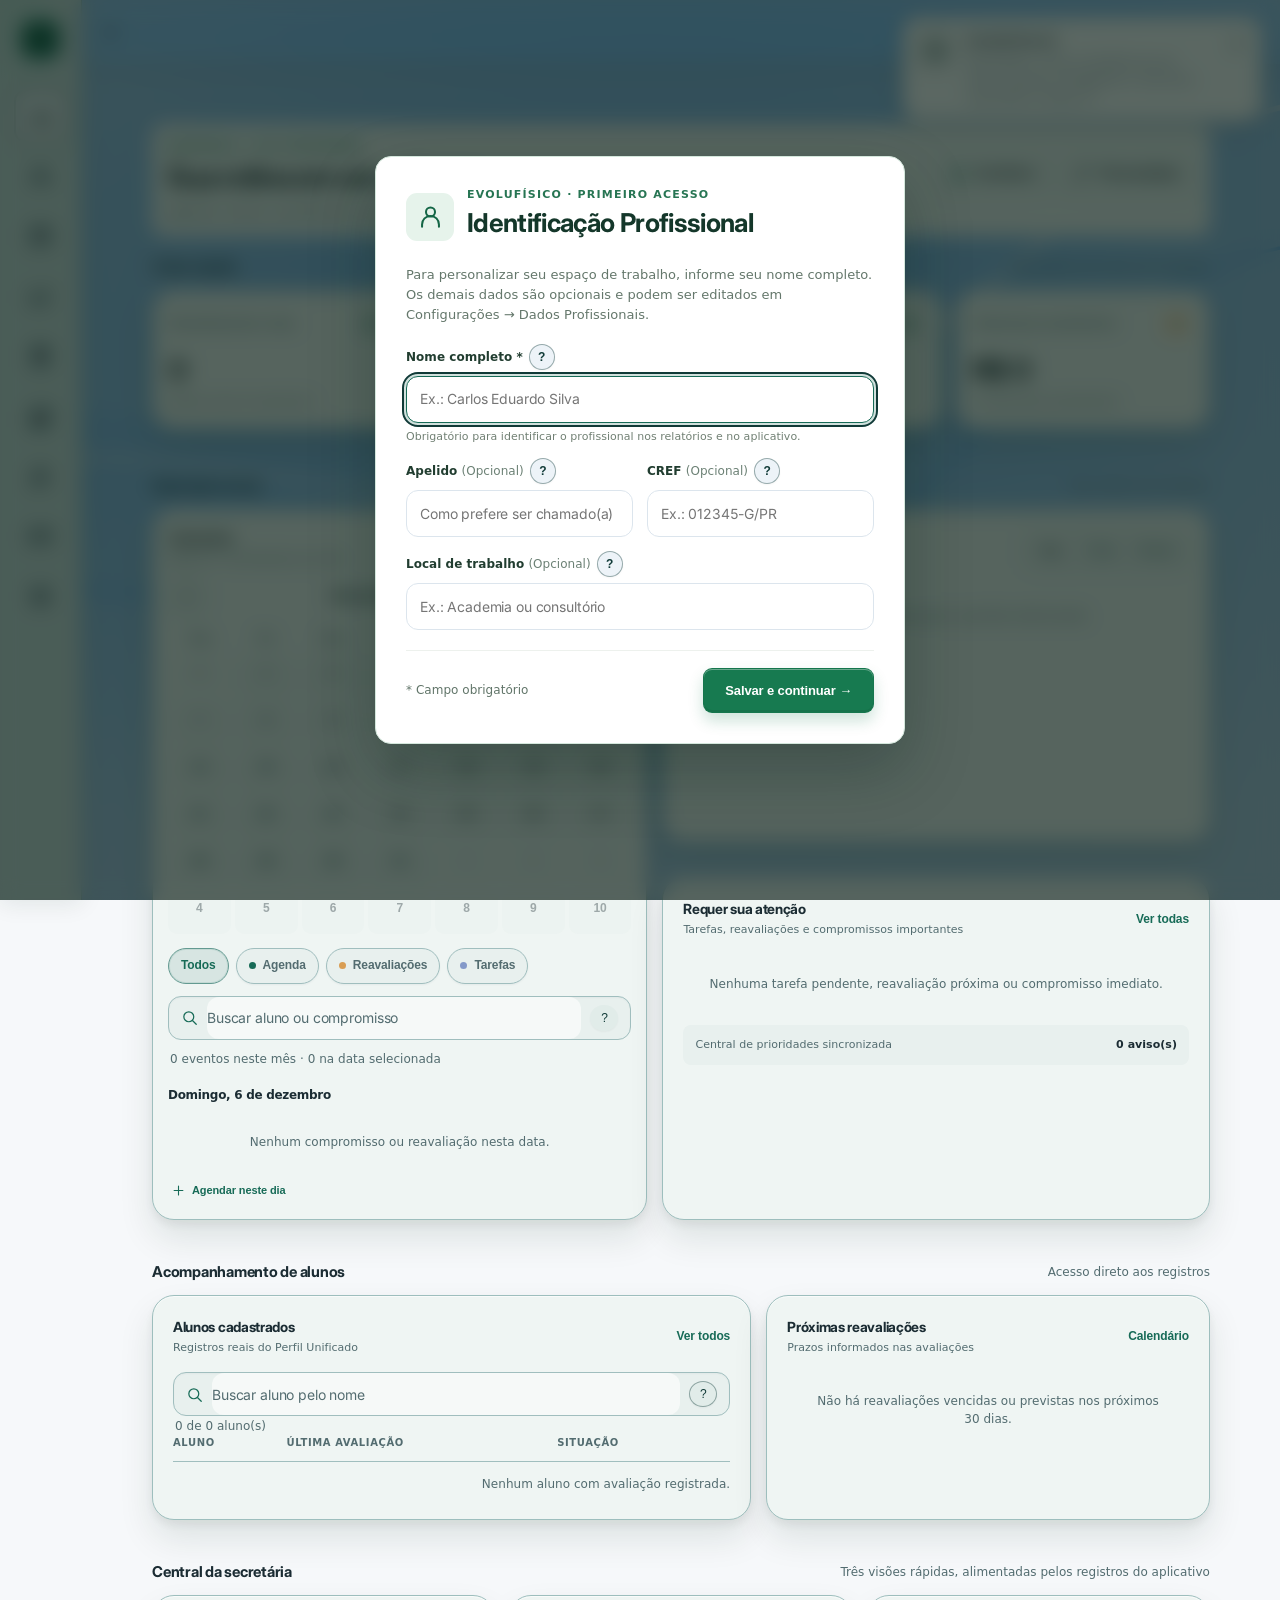
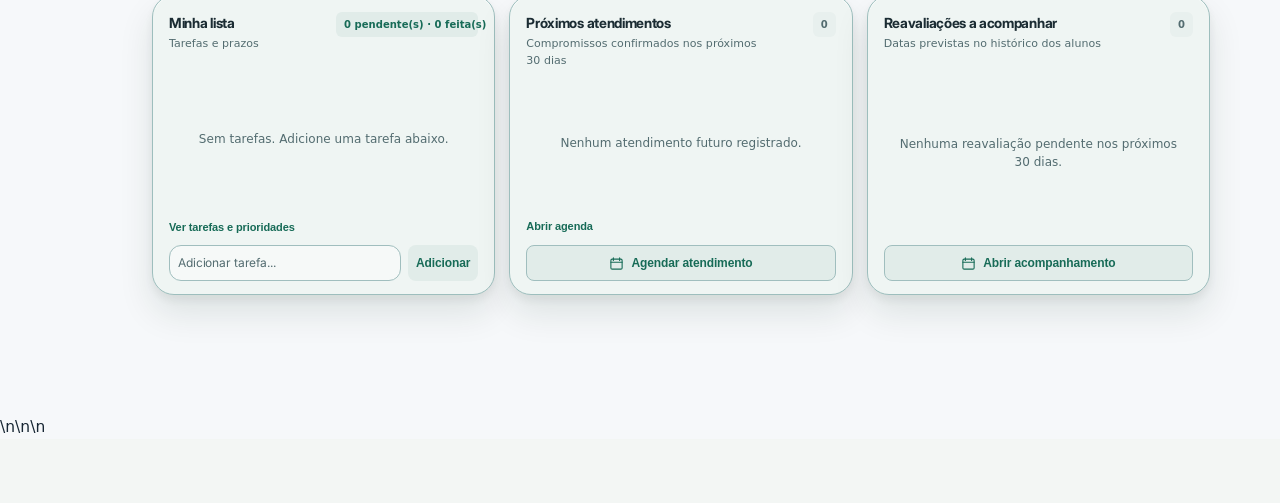
==== src/EvoluFisico.Desktop/wwwroot/index.html @ efb9e7fd "feat(windows): import EvoluFisico2 3.1.37 full frontend; preserve encrypted native SQLite and unify " ====
<!DOCTYPE html>
<!-- EvoluFisico2 3.1.37 Release — painel de resultados com expansão acessível. -->


<html lang="pt-BR">
<head>
<script src="./assets/js/28-native-storage.js"></script>
<script>if(window.chrome?.webview&&navigator.serviceWorker)navigator.serviceWorker.getRegistrations().then(regs=>Promise.all(regs.map(r=>r.unregister()))).catch(()=>{});</script>
<script id="ef-release-information">
(()=>{'use strict';const info={"version":"3.1.37","channel":"Release","summary":"Painel de resultados da avaliação com expansão acessível e confiável","changes":["Avaliação: expansão e recolhimento explícitos do painel Resultados em tempo real, com estado acessível e suporte a toque e teclado." ,"Perfil Unificado: exportar e importar com alternativas de copiar e colar quando o navegador móvel não oferece download ou seletor de arquivo." ,"Início: filtros e buscas de calendário e alunos com alinhamento responsivo e controles estilizados." ,"Avaliação: cabeçalho de resultados legível sobre cartões claros e escuros." ,"Temas: paletas com contraste reforçado, hierarquia tipográfica, cartões, controles e fundos reorganizados para desktop, tablet e celular." ,"Perfil Unificado: exportação de todos os alunos com compatibilidade para salvar ou compartilhar no Android; importação com seletor visível e leitura compatível com navegadores antigos.","Perfil Unificado: botão Novo Check-in encerra o editor salvo e reabre a avaliação vinculada ao aluno selecionado, sem navegar para uma tela vazia.","Início: indicadores clicáveis, busca e expansão da lista de alunos, prazos vencidos em destaque e atalhos nas rotinas da secretária." ,"Início: calendário e agenda com busca por aluno ou compromisso, filtros por tipo, visão de 30 dias e carregamento progressivo dos resultados.","Modo Avançado: fundo em camadas azul-cinza e verde-sálvia, textura discreta e sombras com relevo; papéis de parede pessoais mantêm prioridade.","Primeiro acesso: concluir identificação mesmo quando o navegador bloqueia armazenamento local; aviso claro e continuidade da sessão.","Identificação inicial mais robusta no Android e em arquivos locais; temas e paletas integrados aos módulos.","Confirmação: tema claro/escuro e botões corrigidos; barra de navegação oculta depois de salvar.","Cópia física pendente informada sem ocultar o sucesso do salvamento.","Avaliações podem ser salvas com metas incompletas sem validação obrigatória.","Botões do assistente integrados às cores, cantos e tamanhos do aplicativo.","A etapa Objetivos e planejamento permite escolher apenas um objetivo, sem exigir indicador, valor-alvo, tolerância ou prazo. Metas completas continuam alimentando o acompanhamento.", "Definição muscular incorporada ao catálogo unificado de objetivos, sem déficit calórico presumido.", "Avaliações: removido o fundo opaco do contêiner do Histórico sem alterar pastas, PDFs ou ações; cabeçalho e barra de organização mantêm cartões próprios.","Início e Análises: o wallpaper aparece nos vãos entre os componentes, sem escurecimento sólido aplicado ao fundo dos módulos.","Cartões e áreas de conteúdo seguem opacos; correção aplicada aos modos claro e escuro sem alterar motores ou impressão.","Perfil Unificado e Análises Completas: retirada a largura máxima dos painéis, mantendo os controles e a adaptação a desktop e tablet.","20 papéis de parede em todos os módulos, com adaptação ao tema e funcionamento offline.","Dock moderna redesenhada em branco/grafite; tablets em pé iniciam com painel lateral de ícones, com opção Maximizar.","Percentuais energéticos automáticos: emagrecimento e perda de peso −20%, hipertrofia +10% e manutenção 0%.","Carregamento do objetivo e da meta de gordura da avaliação selecionada, com identificação da fonte.","Recarregamento das medidas da fonte e correção da largura do seletor de avaliações.","EvoStore com 50 mini aplicativos, consultas aos dados dos módulos e cards com altura adaptável; leitura de medidas e nascimentos no formato atual do banco.","Comparação de avaliações com escolha de dois registros e medidas lado a lado.","Busca global abre o Perfil Unificado por identificador; versões, backups, entradas do aplicativo e cache são conferidos na publicação.","Avaliações: restaurados a moldura arredondada e o espaçamento do painel, mantendo os cartões e o wallpaper nos vãos.","Modo claro: cores do wallpaper reforçadas e camada de fundo visível nos módulos.","Contraste: textos fora dos cartões ficam claros sobre wallpapers escuros no modo claro; cartões preservam suas cores.","Dock Moderna: ícone de Análises redimensionado e centralizado no espaço do botão.","EvoStore: calendário mensal navegável no mini app Aniversariantes, com busca, filtros e seleção do dia.","Datas de nascimento aceitam formatos ISO e DD/MM/AAAA e são validadas nos relatórios.","EvoStore: superfícies escuras consistentes, cores do tema, botões com contraste e foco visível; ajuda clínica removida da busca da loja."]};info.changes=Object.freeze(info.changes);
 function render(root=document){const card=root.querySelector('#ef-whatsnew-card');if(!card)return;card.querySelector('.efwhatsnew-version').textContent='v'+info.version+' '+info.channel;card.querySelector('.efwhatsnew-summary').textContent=info.summary;let details=card.querySelector('.ef-release-details');if(!details){details=document.createElement('details');details.className='ef-release-details';const summary=document.createElement('summary');summary.textContent='Ver todas as melhorias desta versão';details.append(summary);const list=document.createElement('ul');for(const text of info.changes){const item=document.createElement('li');item.textContent=text;list.append(item)}details.append(list);summary.addEventListener('click',event=>{event.preventDefault();event.stopPropagation();details.open=!details.open;});card.append(details)}}
 window.EFReleaseInfo=Object.freeze({...info,render});
})();

/* Release: diagnóstico limitado à sessão; não armazena mensagens ou dados de alunos. */
(function(){
 'use strict';
 const entries=new Map();
 window.EFDiagnosticsLog=Object.freeze({
  warn:function(code,error){
   if(!entries.has(code)&&entries.size>=50)return;
   const entry=entries.get(code)||{code:code,count:0,type:'Error'};
   const known=['Error','TypeError','SyntaxError','QuotaExceededError','SecurityError','AbortError','InvalidStateError','NotAllowedError'];
   entry.type=known.includes(error&&error.name)?error.name:'Error';entry.count++;entries.set(code,entry);
   if(entry.count===1)console.warn('[EvoluFísico]',code,entry.type);
  },
  list:function(){return Array.from(entries.values(),x=>Object.assign({},x));},
  clear:function(){entries.clear();}
 });
 // Reject ambiguous structures before any snapshot, merge or database write.
 window.EFValidateBackupTree=function(value){
  const stack=[[value,0]];let visited=0;
  while(stack.length){
   const [node,depth]=stack.pop();
   if(++visited>500000||depth>40)throw new Error('Backup excede o limite de estrutura suportado.');
   if(!node||typeof node!=='object')continue;
   for(const key of Object.keys(node)){
    if(key==='__proto__'||key==='prototype'||key==='constructor')throw new Error('Backup contém uma chave de estrutura não permitida.');
    stack.push([node[key],depth+1]);
   }
  }
  return value;
 };
 window.EFValidateBackupRecords=function(list){
  if(!Array.isArray(list)||list.some(r=>!r||typeof r!=='object'||Array.isArray(r)))throw new Error('A lista deve conter somente avaliações válidas.');
  for(const r of list){
   for(const key of ['nome','email','whatsapp','data_avaliacao','data_proxima_avaliacao']){
    if(r[key]!=null&&typeof r[key]!=='string')throw new Error('Campo textual inválido na avaliação: '+key+'.');
   }
   for(const key of ['fotos','perimetria','dobras','bioimpedancia','dobras_resultado']){
    if(r[key]!=null&&(typeof r[key]!=='object'||Array.isArray(r[key])))throw new Error('Grupo de dados inválido na avaliação: '+key+'.');
   }
  }
  return list;
 };
})();
</script>

<script>/* Safe Storage Fallback para ambientes restritos / iframes / opaque origins */
(function() {
    try {
        var t = window.localStorage;
        t.setItem('__ef_storage_probe__', '1');
        t.removeItem('__ef_storage_probe__');
    } catch(e) {
        console.warn('[EvoluFísico] Armazenamento temporário: dados não persistem após recarregar.');
        window.EF_TEMPORARY_STORAGE = true;
        var _mem = {};
        var _mock = {
            getItem: function(k) { return Object.prototype.hasOwnProperty.call(_mem, k) ? _mem[k] : null; },
            setItem: function(k, v) { _mem[k] = String(v); },
            removeItem: function(k) { delete _mem[k]; },
            clear: function() { _mem = {}; },
            key: function(i) { return Object.keys(_mem)[i] || null; },
            get length() { return Object.keys(_mem).length; }
        };
        try {
            Object.defineProperty(window, 'localStorage', {
                value: _mock,
                configurable: true,
                enumerable: true,
                writable: true
            });
        } catch(err) {
            window.localStorage = _mock;
        }
    }
})();

/* Arquivos PDF: nome padronizado para impressão e download. */
window.EF2PdfBaseName = function(nome) {
    var original = String(nome == null ? '' : nome);
    var partes = original.normalize('NFD')
        .replace(/[\u0300-\u036f]/g, '')
        .replace(/[^a-zA-Z0-9]+/g, ' ')
        .trim()
        .split(/\s+/)
        .filter(Boolean);
    var aluno = partes.map(function(parte) {
        return parte.charAt(0).toUpperCase() + parte.slice(1).toLowerCase();
    }).join('').slice(0, 90);
    return 'Evolufisico' + aluno;
};
window.EF2PdfFileName = function(nome) {
    return window.EF2PdfBaseName(nome) + '.pdf';
};
</script>
<meta charset="utf-8"/>
<script id="ef-126-early-preferences">
(function(){try{if(localStorage.getItem('ef_general_splash_v1')==='0')document.documentElement.classList.add('efg-no-splash')}catch(e){}})();
</script>

<!-- ÍCONE DO APLICATIVO (FAVICON E APP ICONS) -->
<link href="[data-uri]" rel="icon" type="image/png"/>
<link href="[data-uri]" rel="icon" type="image/svg+xml"/>
<!-- ÍCONE DO APP: instalação / tela inicial / barra de tarefas -->
<meta content="EvoluFísico" name="application-name"/>
<meta content="EvoluFísico" name="apple-mobile-web-app-title"/>
<meta content="yes" name="apple-mobile-web-app-capable"/>
<meta content="yes" name="mobile-web-app-capable"/>
<meta content="default" name="apple-mobile-web-app-status-bar-style"/>
<link href="[data-uri]" rel="icon" sizes="192x192" type="image/png"/>
<link href="[data-uri]" rel="apple-touch-icon" sizes="180x180"/>
<script>/* 01-runtime.js */
/* Manifesto PWA gerado em tempo de execução (arquivo único, sem arquivos externos) */
    (function(){
      try {
        if (location.protocol === 'http:' || location.protocol === 'https:') {
          var manifestLink=document.querySelector('link[rel="manifest"]');
          if(!manifestLink){manifestLink=document.createElement('link');manifestLink.rel='manifest';document.head.appendChild(manifestLink)}
          manifestLink.href='./manifest.webmanifest';return;
        }
        var I192="[data-uri]",
            I512="[data-uri]",
            IMSK="[data-uri]";
        var base=location.href.split('#')[0].split('?')[0];
        var manifest={
          id:base, name:"EvoluFísico", short_name:"EvoluFísico",
          description:"Avaliação física e composição corporal.",
          start_url:base, scope:base.replace(/[^\/]*$/,''),
          display:"standalone", orientation:"any",
          background_color:"#071714", theme_color:"#071714", lang:"pt-BR",
          icons:[
            {src:I192,sizes:"192x192",type:"image/png",purpose:"any"},
            {src:I512,sizes:"512x512",type:"image/png",purpose:"any"},
            {src:IMSK,sizes:"512x512",type:"image/png",purpose:"maskable"}
          ]
        };
        var url=URL.createObjectURL(new Blob([JSON.stringify(manifest)],{type:"application/manifest+json"}));
        var l=document.createElement("link"); l.rel="manifest"; l.href=url;
        document.head.appendChild(l);
      } catch(e) { console.warn("Manifest PWA não criado:", e); }
    })();
</script>
<meta content="width=device-width, initial-scale=1, viewport-fit=cover" name="viewport"/>
<title>EvoluFísico2 3.1.37 Release — Avaliação Física &amp; Composição Corporal</title>
<meta content="#eef1ec" name="theme-color"/>
<meta content="telephone=no" name="format-detection"/>
<meta content="EvoluFísico — avaliação física e composição corporal." name="description"/>
<style>.patient-view-overlay{position:fixed!important;top:0!important;left:0!important;width:100vw!important;height:100vh!important;background:#0f172a!important;background-image:radial-gradient(at 0% 0%, rgba(37, 99, 235, 0.15) 0px, transparent 50%),
                      radial-gradient(at 100% 100%, rgba(16, 185, 129, 0.12) 0px, transparent 50%)!important;z-index:99999!important;overflow-y:auto!important;padding:1.5rem 1rem 3rem 1rem!important;box-sizing:border-box!important;display:block;}.patient-view-overlay.hidden{display:none!important;}.patient-view-container{max-width:920px!important;margin:0 auto!important;background:#ffffff!important;border-radius:24px!important;box-shadow:0 25px 50px -12px rgba(0, 0, 0, 0.35)!important;border:1px solid rgba(255, 255, 255, 0.2)!important;padding:2.25rem 2rem!important;box-sizing:border-box!important;}@media (max-width: 640px){.patient-view-overlay{padding:0.5rem 0.25rem 2rem 0.25rem!important;}.patient-view-container{padding:1.25rem 0.85rem!important;border-radius:16px!important;}}:root{--primary:#2563eb;--primary-hover:#1d4ed8;--primary-light:rgba(37, 99, 235, 0.08);--primary-glow:rgba(37, 99, 235, 0.25);--emerald:#10b981;--emerald-hover:#059669;--emerald-light:#ecfdf5;--emerald-border:#a7f3d0;--amber:#f59e0b;--amber-light:#fffbeb;--amber-border:#fde68a;--rose:#ef4444;--rose-hover:#dc2626;--rose-light:#fef2f2;--rose-border:#fecaca;--indigo:#6366f1;--indigo-light:#eef2ff;--slate-50:#f8fafc;--slate-100:#f1f5f9;--slate-200:#e2e8f0;--slate-300:#cbd5e1;--slate-400:#94a3b8;--slate-500:#64748b;--slate-600:#475569;--slate-700:#334155;--slate-800:#1e293b;--slate-900:#0f172a;--bg-color:#f8fafc;--surface-color:#ffffff;--surface-secondary:#f1f5f9;--surface-card:#ffffff;--border-color:#e2e8f0;--border-focus:#2563eb;--text-main:#0f172a;--text-muted:#64748b;--text-light:#94a3b8;--shadow-xs:0 1px 2px 0 rgba(0, 0, 0, 0.05);--shadow-sm:0 1px 3px 0 rgba(0, 0, 0, 0.08), 0 1px 2px -1px rgba(0, 0, 0, 0.08);--shadow-md:0 4px 6px -1px rgba(0, 0, 0, 0.07), 0 2px 4px -2px rgba(0, 0, 0, 0.05);--shadow-lg:0 10px 15px -3px rgba(0, 0, 0, 0.08), 0 4px 6px -4px rgba(0, 0, 0, 0.04);--shadow-xl:0 20px 25px -5px rgba(0, 0, 0, 0.1), 0 8px 10px -6px rgba(0, 0, 0, 0.04);--radius-xs:6px;--radius-sm:8px;--radius-md:12px;--radius-lg:16px;--radius-xl:20px;--radius-pill:9999px;--transition-fast:0.15s cubic-bezier(0.4, 0, 0.2, 1);--transition-normal:0.25s cubic-bezier(0.4, 0, 0.2, 1);}*, *::before, *::after{box-sizing:border-box;margin:0;padding:0;}body{font-family:-apple-system, BlinkMacSystemFont, "Segoe UI", Roboto, Inter, Helvetica, Arial, sans-serif;background-color:var(--bg-color);color:var(--text-main);line-height:1.5;min-height:100vh;}.top-navbar{position:sticky;top:0;z-index:100;display:flex;justify-content:space-between;align-items:center;background:rgba(255, 255, 255, 0.94);backdrop-filter:blur(16px);-webkit-backdrop-filter:blur(16px);border-bottom:1px solid var(--border-color);padding:0.75rem 1.75rem;box-shadow:0 4px 12px rgba(15, 23, 42, 0.03);}.brand-wrapper{display:flex;align-items:center;gap:0.85rem;text-decoration:none;color:inherit;}.brand-icon-box{width:38px;height:38px;border-radius:10px;background:linear-gradient(135deg, #2563eb, #0f172a);display:flex;align-items:center;justify-content:center;color:#ffffff;font-weight:800;font-size:1.15rem;box-shadow:0 4px 10px rgba(37, 99, 235, 0.3);}.brand-title-group{display:flex;flex-direction:column;}.brand-title{font-size:1.22rem;font-weight:800;letter-spacing:-0.5px;color:var(--slate-900);line-height:1.2;}.brand-subtitle{font-size:0.73rem;color:var(--slate-500);font-weight:500;}.brand-badge{display:inline-flex;align-items:center;padding:0.2rem 0.55rem;border-radius:var(--radius-pill);font-size:0.72rem;font-weight:700;background:linear-gradient(135deg, #2563eb, #10b981);color:#ffffff;box-shadow:0 2px 6px rgba(16, 185, 129, 0.25);}.brand-title-row{display:flex;align-items:center;gap:.5rem}.brand-version{display:inline-flex;align-items:center;padding:.1rem .5rem;border-radius:999px;font-size:.66rem;font-weight:700;line-height:1.3;letter-spacing:.01em;background:rgba(0,122,255,.12);color:#007aff;white-space:nowrap}body.dark-mode .brand-version,[data-theme="dark"] .brand-version{background:rgba(90,200,250,.18);color:#5ac8fa}.nav-tabs{display:flex;align-items:center;background:var(--slate-100);padding:4px;border-radius:var(--radius-md);border:1px solid var(--slate-200);gap:4px;}.nav-tab-btn{border:none;background:transparent;padding:0.55rem 1.1rem;border-radius:8px;font-size:0.88rem;font-weight:600;color:var(--slate-600);cursor:pointer;display:inline-flex;align-items:center;gap:6px;transition:var(--transition-fast);}.nav-tab-btn:hover{color:var(--slate-900);background:rgba(255, 255, 255, 0.5);}.nav-tab-btn.active{background:#ffffff;color:var(--primary);box-shadow:0 2px 6px rgba(15, 23, 42, 0.08);}.nav-actions{display:flex;align-items:center;gap:0.5rem;}.btn{display:inline-flex;align-items:center;justify-content:center;gap:6px;padding:0.6rem 1.1rem;border-radius:var(--radius-md);font-size:0.88rem;font-weight:600;cursor:pointer;border:1px solid transparent;transition:var(--transition-fast);text-decoration:none;}.btn-sm{padding:0.45rem 0.85rem;font-size:0.82rem;border-radius:var(--radius-sm);}.btn-primary{background:var(--primary);color:#ffffff;box-shadow:0 2px 8px rgba(37, 99, 235, 0.25);}.btn-primary:hover{background:var(--primary-hover);box-shadow:0 4px 12px rgba(37, 99, 235, 0.35);transform:translateY(-1px);}.btn-secondary{background:var(--slate-100);color:var(--slate-700);border-color:var(--slate-200);}.btn-secondary:hover{background:var(--slate-200);color:var(--slate-900);}.btn-success{background:var(--emerald);color:#ffffff;}.btn-success:hover{background:var(--emerald-hover);}.btn-outline{background:transparent;border-color:var(--slate-300);color:var(--slate-700);}.btn-outline:hover{background:var(--slate-100);border-color:var(--slate-400);}.btn-pro-pill{background:linear-gradient(135deg, rgba(37, 99, 235, 0.08), rgba(16, 185, 129, 0.08));border:1.5px solid rgba(37, 99, 235, 0.3);color:var(--primary);font-weight:700;}.folder-status-pill{display:inline-flex;align-items:center;gap:6px;padding:0.45rem 0.85rem;border-radius:var(--radius-pill);font-size:0.8rem;font-weight:600;background:var(--slate-100);border:1px solid var(--slate-200);color:var(--slate-700);cursor:pointer;}.folder-dot{width:8px;height:8px;border-radius:50%;background:var(--slate-400);}.folder-dot.connected{background:var(--emerald);box-shadow:0 0 8px rgba(16, 185, 129, 0.6);}.main-wrapper{max-width:1200px;margin:1.75rem auto 3rem auto;padding:0 1.25rem;}.tab-panel{display:none;}.tab-panel.active{display:block;}.wizard-header-card{background:#ffffff;border-radius:var(--radius-xl);padding:1.5rem 1.75rem;box-shadow:var(--shadow-sm);border:1px solid var(--border-color);margin-bottom:1.5rem;}.stepper-container{display:flex;justify-content:space-between;align-items:center;position:relative;margin-top:1rem;padding:0 0.5rem;}.stepper-progress-bg{position:absolute;top:22px;left:40px;right:40px;height:4px;background:var(--slate-200);z-index:1;border-radius:var(--radius-pill);}.stepper-progress-fill{height:100%;background:linear-gradient(90deg, #2563eb, #10b981);border-radius:var(--radius-pill);transition:width 0.3s ease;width:20%;}.step-indicator{display:flex;flex-direction:column;align-items:center;position:relative;z-index:2;cursor:pointer;text-align:center;}.step-dot{width:44px;height:44px;border-radius:50%;background:#ffffff;border:2.5px solid var(--slate-300);color:var(--slate-500);display:flex;align-items:center;justify-content:center;font-size:1.1rem;font-weight:700;transition:var(--transition-normal);box-shadow:0 2px 6px rgba(0, 0, 0, 0.05);}.step-indicator.active .step-dot{border-color:var(--primary);background:var(--primary);color:#ffffff;box-shadow:0 0 0 5px var(--primary-glow);}.step-indicator.completed .step-dot{border-color:var(--emerald);background:var(--emerald);color:#ffffff;}.step-label{margin-top:0.5rem;font-size:0.8rem;font-weight:600;color:var(--slate-500);max-width:110px;line-height:1.25;}.step-indicator.active .step-label{color:var(--primary);font-weight:700;}.live-kpi-summary{display:grid;grid-template-columns:repeat(auto-fit, minmax(140px, 1fr));gap:0.75rem;background:linear-gradient(135deg, #0f172a, #1e293b);border-radius:var(--radius-lg);padding:1.1rem 1.4rem;color:#ffffff;margin-bottom:1.5rem;box-shadow:var(--shadow-md);border:1px solid rgba(255, 255, 255, 0.1);}.live-kpi-item{display:flex;flex-direction:column;}.live-kpi-label{font-size:0.72rem;font-weight:600;text-transform:uppercase;letter-spacing:0.5px;color:var(--slate-400);}.live-kpi-val{font-size:1.35rem;font-weight:800;color:#ffffff;line-height:1.3;}.live-kpi-sub{font-size:0.75rem;color:var(--emerald);font-weight:600;}.form-container{background:#ffffff;border-radius:var(--radius-xl);padding:2rem 2.25rem;box-shadow:var(--shadow-sm);border:1px solid var(--border-color);}.step{display:none;}.step.active{display:block;}.step-title{font-size:1.35rem;font-weight:800;letter-spacing:-0.5px;color:var(--slate-900);margin-bottom:0.5rem;display:flex;align-items:center;gap:0.5rem;}.form-grid{display:grid;grid-template-columns:repeat(auto-fit, minmax(260px, 1fr));gap:1.25rem;margin-bottom:1.5rem;}.input-group{display:flex;flex-direction:column;gap:0.35rem;}.input-group label{font-size:0.85rem;font-weight:600;color:var(--slate-700);display:flex;align-items:center;justify-content:space-between;}.input-group input, 
.input-group select, 
.input-group textarea{width:100%;padding:0.72rem 0.95rem;border-radius:10px;border:1.5px solid var(--slate-300);background:#ffffff;color:var(--slate-900);font-size:0.92rem;font-family:inherit;outline:none;transition:var(--transition-fast);}.input-group input:focus, 
.input-group select:focus, 
.input-group textarea:focus{border-color:var(--border-focus);box-shadow:0 0 0 3px var(--primary-glow);}.help-text{font-size:0.75rem;color:var(--slate-500);}.photo-studio-grid{display:grid;grid-template-columns:repeat(auto-fit, minmax(190px, 1fr));gap:1rem;margin-top:1rem;}.photo-preview-box{width:100%;height:180px;border-radius:var(--radius-md);overflow:hidden;position:relative;background:#000000;display:none;}.dashboard-kpi-grid{display:grid;grid-template-columns:repeat(auto-fit, minmax(220px, 1fr));gap:1rem;margin-bottom:1.75rem;}.kpi-card{background:#ffffff;border:1px solid var(--border-color);border-radius:var(--radius-lg);padding:1.25rem 1.5rem;box-shadow:var(--shadow-sm);display:flex;align-items:center;gap:1rem;}.kpi-icon-box{width:48px;height:48px;border-radius:var(--radius-md);display:flex;align-items:center;justify-content:center;font-size:1.5rem;}.kpi-info{display:flex;flex-direction:column;}.kpi-title{font-size:0.78rem;color:var(--slate-500);font-weight:600;text-transform:uppercase;}.kpi-value{font-size:1.5rem;font-weight:800;color:var(--slate-900);line-height:1.2;}.history-card{background:#ffffff;border:1px solid var(--border-color);border-radius:var(--radius-lg);padding:1.5rem;box-shadow:var(--shadow-sm);margin-bottom:1rem;}.modal-overlay{position:fixed;top:0;left:0;width:100vw;height:100vh;background:rgba(15, 23, 42, 0.6);backdrop-filter:blur(8px);z-index:10000;display:flex;align-items:center;justify-content:center;padding:1rem;}.modal-overlay.hidden{display:none;}.modal-card,
.modal-content{background:#ffffff;border-radius:var(--radius-xl);max-width:1040px;width:100%;max-height:92vh;overflow-y:auto;box-shadow:var(--shadow-xl);}.modal-header{display:flex;justify-content:space-between;align-items:center;padding:1.25rem 1.5rem;border-bottom:1px solid var(--border-color);}.modal-title{font-size:1.15rem;font-weight:800;color:var(--slate-900);}.modal-close-btn{border:none;background:transparent;font-size:1.5rem;color:var(--slate-400);cursor:pointer;}.modal-body{padding:1.5rem;}.modal-footer{padding:1rem 1.5rem;border-top:1px solid var(--border-color);background:var(--slate-50);display:flex;justify-content:flex-end;gap:0.5rem;}@page{size:A4 portrait;margin:0!important;}#single-print-wrapper{display:none;}@media print{html, body{margin:0!important;padding:0!important;background:#ffffff!important;color:#000000!important;-webkit-print-color-adjust:exact!important;print-color-adjust:exact!important;}.no-print, .top-navbar, .nav-tabs, .nav-actions, .wizard-actions{display:none!important;}.main-wrapper{max-width:100%!important;margin:0!important;padding:0!important;}.print-mode-single #single-print-wrapper{display:block!important;}.print-mode-single header, .print-mode-single main, .print-mode-single footer{display:none!important;}.print-mode-comparison #comparison-print-area{display:block!important;}body.print-mode-single > *:not(#single-print-wrapper){display:none!important;}body.print-mode-single #single-print-wrapper{display:block!important;width:100%!important;margin:0!important;padding:0!important;background:#fff!important;color:#0f172a!important;}.print-page{width:100%!important;min-height:270mm!important;margin:0!important;color:#0f172a!important;-webkit-print-color-adjust:exact!important;print-color-adjust:exact!important;}.print-page-break{display:none!important;}.print-page table{table-layout:fixed!important;}.print-page tr, .print-page td, .print-page th{break-inside:avoid!important;page-break-inside:avoid!important;}.print-page-2 img{max-width:100%!important;}.print-page{page-break-after:always;break-after:page;padding:1.2cm 1.2cm!important;width:100%!important;min-height:270mm!important;}.print-page-2{page-break-after:avoid;break-after:avoid;}.print-header{border-bottom:2.5px solid #2563eb!important;padding-bottom:8px!important;margin-bottom:12px!important;}.print-table{width:100%!important;border-collapse:collapse!important;font-size:8pt!important;}.print-table th, .print-table td{border:1px solid #cbd5e1!important;padding:4px 6px!important;}.print-meta-grid{display:grid!important;grid-template-columns:repeat(4, 1fr)!important;gap:6px!important;font-size:8pt!important;background:#f8fafc!important;border:1px solid #cbd5e1!important;padding:6px!important;margin-bottom:8px!important;}.print-stats-row{display:grid!important;grid-template-columns:repeat(4, 1fr)!important;gap:6px!important;margin-bottom:8px!important;}.print-stat-box{border:1px solid #cbd5e1!important;padding:6px!important;text-align:center!important;}}.hidden{display:none!important;}.input-row{display:grid;grid-template-columns:repeat(2, minmax(0, 1fr));gap:1.25rem;margin-bottom:1.25rem;}.input-row-3{grid-template-columns:repeat(3, minmax(0, 1fr));}.input-row-4{grid-template-columns:repeat(4, minmax(0, 1fr));}.step > .input-group{margin-bottom:1.25rem;}.step-title{margin-bottom:1.25rem;}.input-group input::placeholder, .input-group textarea::placeholder{color:var(--slate-400);}.input-group input:hover, .input-group select:hover, .input-group textarea:hover{border-color:var(--slate-400);}.edit-mode-banner{display:flex;align-items:center;justify-content:space-between;gap:1rem;flex-wrap:wrap;background:#fffbeb;border:1px solid #fde68a;color:#92400e;border-radius:var(--radius-md);padding:0.75rem 1rem;margin-bottom:1.25rem;font-size:0.9rem;}.form-header{margin-bottom:1.5rem;}.form-header h1{font-size:1.6rem;font-weight:800;letter-spacing:-0.5px;color:var(--slate-900);margin:0 0 0.3rem 0;}.form-header p{font-size:0.9rem;color:var(--slate-500);margin:0;}.form-actions{display:flex;justify-content:space-between;align-items:center;gap:0.75rem;margin-top:2rem;padding-top:1.25rem;border-top:1px solid var(--border-color);}.btn-prev{background:var(--slate-100);color:var(--slate-700);border:1px solid var(--slate-300);}.btn-prev:hover{background:var(--slate-200);}.btn-next, .btn-submit{background:var(--primary);color:#fff;margin-left:auto;box-shadow:0 4px 12px var(--primary-glow);}.btn-next:hover, .btn-submit:hover{background:var(--primary-hover);}.btn-submit{background:#059669;box-shadow:0 4px 12px rgba(5, 150, 105, 0.3);}.btn-submit:hover{background:#047857;}.info-box{background:var(--primary-light);border:1px solid #bfdbfe;border-radius:var(--radius-md);padding:0.85rem 1rem;font-size:0.85rem;color:#1e40af;margin-bottom:1.25rem;}@media (max-width: 760px){.input-row, .input-row-3, .input-row-4{grid-template-columns:1fr;gap:1rem;}.form-container{padding:1.25rem 1rem;}}@media (max-width: 900px){.top-navbar{flex-wrap:wrap;gap:0.6rem;padding:0.6rem 1rem;}.nav-tabs{order:3;width:100%;overflow-x:auto;}.nav-actions{flex-wrap:wrap;}}@media (min-width: 761px) and (max-width: 1000px){.input-row-4{grid-template-columns:repeat(2, minmax(0, 1fr));}}@media screen{:root{--primary:#007aff;--primary-color:#007aff;--primary-hover:#0a6cdf;--primary-light:rgba(0,122,255,.10);--primary-glow:rgba(0,122,255,.28);--border-focus:#007aff;--border-color:rgba(60,60,67,.14);--text-main:#1d1d1f;--text-muted:#6e6e73;--text-light:#86868b;--slate-900:#1d1d1f;--slate-800:#2c2c2e;--slate-700:#3a3a3c;--slate-600:#48484a;--slate-500:#6e6e73;--slate-400:#8e8e93;--slate-300:#c7c7cc;--slate-200:#e5e5ea;--slate-100:#f2f2f7;--slate-50:#f5f5f7;--radius-sm:8px;--radius-md:10px;--radius-lg:14px;--radius-xl:18px;--shadow-sm:0 1px 2px rgba(0,0,0,.04),0 0 0 .5px rgba(0,0,0,.06);--shadow-md:0 4px 14px rgba(0,0,0,.06),0 0 0 .5px rgba(0,0,0,.06);--mac-font:-apple-system,BlinkMacSystemFont,"SF Pro Text","SF Pro Display","Segoe UI Variable Text","Segoe UI",Inter,Roboto,sans-serif;--ease:cubic-bezier(.25,.1,.25,1);}html{-webkit-font-smoothing:antialiased;-moz-osx-font-smoothing:grayscale}body,button,input,select,textarea{font-family:var(--mac-font)!important;letter-spacing:-.01em}body{background:#f5f5f7!important;color:var(--text-main)}*{scrollbar-width:thin;scrollbar-color:rgba(0,0,0,.25) transparent}::selection{background:rgba(0,122,255,.25)}.app-container{max-width:1120px;margin:0 auto;padding:1.5rem 1.25rem 4rem}.top-navbar{background:rgba(245,245,247,.72)!important;backdrop-filter:saturate(180%) blur(24px);-webkit-backdrop-filter:saturate(180%) blur(24px);border-bottom:.5px solid rgba(0,0,0,.14)!important;box-shadow:none!important;padding:.55rem 1.25rem!important}.brand-icon-box{border-radius:9px!important;box-shadow:0 1px 3px rgba(0,0,0,.2)}.brand-title{font-weight:600!important;font-size:1rem!important;letter-spacing:-.02em}.brand-subtitle{font-size:.7rem!important;color:var(--text-muted)!important}.brand-badge{background:rgba(0,0,0,.06)!important;color:var(--text-muted)!important;box-shadow:none!important;font-weight:600!important;border-radius:6px!important}#wizard-progress-badge{background:var(--primary-light)!important;color:var(--primary)!important}.nav-tabs{background:rgba(118,118,128,.12)!important;border:0!important;border-radius:10px!important;padding:2px!important;gap:2px!important}.nav-tab-btn{border-radius:8px!important;font-weight:500!important;font-size:.82rem!important;color:var(--slate-700)!important;transition:all .2s var(--ease)}.nav-tab-btn:hover{background:rgba(0,0,0,.04)!important}.nav-tab-btn.active{background:#fff!important;color:var(--text-main)!important;box-shadow:0 1px 3px rgba(0,0,0,.18),0 0 0 .5px rgba(0,0,0,.05)!important;font-weight:600!important}.btn{border-radius:8px!important;font-weight:500!important;border:0!important;transition:all .18s var(--ease)!important;box-shadow:none}.btn:active{transform:scale(.97)}.btn-primary,.btn-next{background:var(--primary)!important;color:#fff!important}.btn-primary:hover,.btn-next:hover{background:var(--primary-hover)!important}.btn-secondary,.btn-prev{background:rgba(118,118,128,.12)!important;color:var(--text-main)!important}.btn-secondary:hover,.btn-prev:hover{background:rgba(118,118,128,.2)!important}.btn-success,.btn-submit{background:#34c759!important;color:#fff!important;box-shadow:none!important}.btn-success:hover,.btn-submit:hover{background:#2db04f!important}.btn-outline{background:transparent!important;color:var(--primary)!important;box-shadow:inset 0 0 0 1px rgba(0,122,255,.4)!important}.btn-outline:hover{background:var(--primary-light)!important}.btn-pro-pill{border-radius:999px!important;background:var(--primary-light)!important;color:var(--primary)!important;box-shadow:none!important;border:0!important}.form-container,.card,.wizard-header-card,.kpi-card,.history-card{background:#fff!important;border:0!important;border-radius:var(--radius-xl)!important;box-shadow:var(--shadow-md)!important}.form-container{padding:2rem 2.25rem!important}.card{padding:1.5rem 1.75rem;margin-bottom:1.25rem}.card-header{display:flex;justify-content:space-between;align-items:center;gap:.75rem;flex-wrap:wrap;margin-bottom:1.1rem;padding-bottom:.9rem;border-bottom:.5px solid var(--border-color)}.card-title{display:flex;align-items:center;gap:.5rem;font-size:1.05rem;font-weight:600;letter-spacing:-.02em}.form-header h1{font-size:2rem!important;font-weight:700!important;letter-spacing:-.035em!important}.step-title{font-weight:700!important;font-size:1.4rem!important;letter-spacing:-.03em!important}.wizard-header-card{box-shadow:none!important;background:var(--slate-50)!important}.edit-mode-banner{background:#fff8e6!important;border:0!important;color:#8a5a00!important;border-radius:12px!important}.step-dot{border-width:1.5px!important;font-weight:600!important}.step-indicator.active .step-dot{background:var(--primary)!important;border-color:var(--primary)!important;box-shadow:0 0 0 4px var(--primary-glow)!important}.step-indicator.completed .step-dot{background:#34c759!important;border-color:#34c759!important}.stepper-progress-fill{background:var(--primary)!important}.live-kpi-summary{background:#1d1d1f!important;border-radius:var(--radius-xl)!important;box-shadow:0 8px 24px rgba(0,0,0,.18)!important}.live-kpi-val{font-weight:700!important;letter-spacing:-.03em}.live-kpi-sub{color:#30d158!important}.kpi-card{padding:1.1rem 1.25rem!important}.kpi-icon-box{border-radius:12px!important}.kpi-title{text-transform:none!important;font-size:.78rem!important;font-weight:500!important}.kpi-value{font-weight:700!important;letter-spacing:-.03em}.input-group label{font-size:.78rem!important;font-weight:500!important;color:var(--text-muted)!important}.input-group input,.input-group select,.input-group textarea,.search-input-box input{background:#fff!important;border:1px solid rgba(60,60,67,.2)!important;border-radius:8px!important;box-shadow:inset 0 1px 1px rgba(0,0,0,.03);padding:.62rem .85rem!important;font-size:.95rem!important;transition:box-shadow .15s var(--ease),border-color .15s var(--ease)}.input-group select{-webkit-appearance:none;appearance:none;padding-right:2rem!important;background:#fff url("data:image/svg+xml,%3Csvg xmlns='http://www.w3.org/2000/svg' width='12' height='8' fill='none' stroke='%236e6e73' stroke-width='1.8' stroke-linecap='round'%3E%3Cpath d='M2 2l4 4 4-4'/%3E%3C/svg%3E") no-repeat right .8rem center!important}.input-group input:focus,.input-group select:focus,.input-group textarea:focus,.search-input-box input:focus{border-color:var(--primary)!important;box-shadow:0 0 0 4px var(--primary-glow)!important}.input-group input[type=file]{padding:.4rem!important}.input-group input::file-selector-button,input[type=file]::file-selector-button{background:rgba(118,118,128,.12);border:0;border-radius:6px;padding:.35rem .7rem;margin-right:.6rem;font:500 .8rem var(--mac-font);cursor:pointer}.info-box{background:rgba(0,122,255,.07)!important;border:0!important;color:#0a4fa8!important;border-radius:12px!important}.photo-upload-card,.photo-pose-card{border:0!important;border-radius:16px!important;background:var(--slate-50)!important}.form-actions{border-top:.5px solid var(--border-color)!important}.search-bar-container{display:flex;gap:.75rem;flex-wrap:wrap;align-items:center;justify-content:space-between;margin:0 0 1.25rem}.search-input-box{flex:1 1 320px}.search-input-box input{width:100%;border-radius:10px!important;background:rgba(118,118,128,.12)!important;border-color:transparent!important;box-shadow:none}.dashboard-kpi-grid{margin-bottom:1.25rem!important}.history-list{display:grid;gap:1rem}.history-card{padding:1.35rem 1.5rem!important;margin-bottom:1rem;transition:transform .2s var(--ease),box-shadow .2s var(--ease)}.history-card:hover{transform:translateY(-1px);box-shadow:0 8px 24px rgba(0,0,0,.09),0 0 0 .5px rgba(0,0,0,.06)!important}.history-card-header{display:flex;justify-content:space-between;align-items:flex-start;gap:.75rem;margin-bottom:.75rem}.history-client-name{font-size:1.15rem;font-weight:600;letter-spacing:-.02em}.history-badge{display:inline-block;font-size:.72rem;font-weight:600;padding:.2rem .6rem;border-radius:999px;background:var(--primary-light);color:var(--primary);white-space:nowrap}.history-meta{display:grid;gap:.3rem;font-size:.84rem;color:var(--text-muted);margin-bottom:.9rem}.history-meta strong{color:var(--slate-700);font-weight:600}.history-stats-preview{display:grid;grid-template-columns:repeat(3,1fr);gap:.6rem;margin-bottom:1rem}.history-stat-mini{background:var(--slate-50);border-radius:12px;padding:.65rem .8rem;display:flex;flex-direction:column;gap:2px}.h-val{font-size:1.25rem;font-weight:700;letter-spacing:-.03em}.h-lbl{font-size:.7rem;color:var(--text-muted);font-weight:500}.history-actions{padding-top:.2rem}.comparison-selector-grid{display:grid;grid-template-columns:repeat(auto-fit,minmax(220px,1fr));gap:1rem;align-items:end;background:#fff;border-radius:var(--radius-xl);padding:1.25rem 1.5rem;box-shadow:var(--shadow-md);margin-bottom:1.25rem}.stats-grid{display:grid;grid-template-columns:repeat(auto-fit,minmax(170px,1fr));gap:.75rem;margin-bottom:1.25rem}.stat-card{background:var(--slate-50);border-radius:14px;padding:.9rem 1rem;display:flex;flex-direction:column;gap:2px}.stat-label{font-size:.72rem;color:var(--text-muted);font-weight:500}.stat-value{font-size:1.35rem;font-weight:700;letter-spacing:-.03em}.stat-diff{font-size:.78rem;font-weight:600;color:var(--text-muted)}.comparison-table-wrapper{overflow-x:auto;border-radius:12px;border:.5px solid var(--border-color)}.comparison-table{width:100%;border-collapse:collapse;font-size:.88rem}.comparison-table th{background:var(--slate-50);font-size:.72rem;font-weight:600;color:var(--text-muted);text-transform:uppercase;letter-spacing:.04em;text-align:left;padding:.65rem .9rem}.comparison-table td{padding:.65rem .9rem;border-top:.5px solid var(--border-color)}.comparison-table tr:hover td{background:rgba(0,122,255,.04)}.delta-badge{display:inline-block;padding:.12rem .55rem;border-radius:999px;font-size:.74rem;font-weight:600;background:rgba(52,199,89,.14);color:#1f8f3d}.delta-neutral{background:rgba(118,118,128,.14)!important;color:var(--text-muted)!important}.chart-box{background:#fff;border-radius:14px;padding:1rem}.charts-row-duo{display:grid;grid-template-columns:repeat(auto-fit,minmax(320px,1fr));gap:1rem}.ba-segmented-tabs{display:inline-flex;background:rgba(118,118,128,.12);border-radius:9px;padding:2px;gap:2px}.ba-tab-btn{border:0;background:transparent;border-radius:7px;padding:.35rem .8rem;font-weight:500;cursor:pointer}.ba-tab-btn.active{background:#fff;box-shadow:0 1px 3px rgba(0,0,0,.18)}.modal-overlay{background:rgba(0,0,0,.28)!important;backdrop-filter:blur(8px);-webkit-backdrop-filter:blur(8px)}.modal-card,.modal-content{background:rgba(255,255,255,.92)!important;backdrop-filter:saturate(180%) blur(30px);border-radius:14px!important;border:0!important;box-shadow:0 22px 70px rgba(0,0,0,.35),0 0 0 .5px rgba(0,0,0,.15)!important;animation:macSheet .22s var(--ease)}@keyframes macSheet{from{opacity:0;transform:scale(.96) translateY(6px)}to{opacity:1;transform:none}}.modal-header{border-bottom:.5px solid var(--border-color)!important}.modal-title{font-weight:600!important;letter-spacing:-.02em}.modal-close-btn{width:26px;height:26px;border-radius:50%!important;background:rgba(118,118,128,.18)!important;color:var(--slate-600)!important;border:0!important}.modal-footer{border-top:.5px solid var(--border-color)!important}.success-message{background:var(--surface-color,#fff)}.success-icon{background:#34c759!important}@media (prefers-reduced-motion:reduce){*{animation:none!important;transition:none!important}}@media (max-width:760px){.form-container{padding:1.25rem 1rem!important}.form-header h1{font-size:1.5rem!important}.history-stats-preview{grid-template-columns:repeat(3,1fr)}.app-container{padding:1rem .75rem 3rem}}}@media screen{.modal-overlay{padding:1.5rem 1rem;align-items:center;justify-content:center}.modal-card{width:min(1000px,100%);max-height:90vh;overflow-y:auto;overflow-x:hidden}.modal-header{padding:1.1rem 1.5rem!important;position:sticky;top:0;z-index:2;background:rgba(255,255,255,.85);backdrop-filter:blur(20px);-webkit-backdrop-filter:blur(20px)}.modal-body{padding:1.25rem 1.5rem!important}.modal-footer{padding:1rem 1.5rem!important}.modal-close-btn{font-size:.9rem!important;line-height:1;display:inline-flex;align-items:center;justify-content:center;cursor:pointer}}#ef55-painel{max-width:1120px;margin:0 auto}.ef55-head{display:flex;align-items:flex-end;justify-content:space-between;gap:1rem;margin:.25rem 0 1.1rem;flex-wrap:wrap}.ef55-head h1{font-size:1.75rem;font-weight:700;letter-spacing:-.03em;color:var(--text-main)}.ef55-head p{color:var(--text-muted);font-size:.85rem;margin-top:.15rem}.ef55-kpis{display:grid;grid-template-columns:repeat(auto-fit,minmax(190px,1fr));gap:.85rem;margin-bottom:1rem}.ef55-card{background:#fff;border-radius:16px;padding:1.1rem 1.2rem;border:.5px solid rgba(0,0,0,.08);box-shadow:0 1px 3px rgba(0,0,0,.06),0 8px 24px -12px rgba(0,0,0,.08)}.ef55-kpi small{display:block;font-size:.68rem;font-weight:600;letter-spacing:.06em;text-transform:uppercase;color:var(--text-muted)}.ef55-kpi b{display:block;font-size:2rem;font-weight:700;letter-spacing:-.03em;margin:.2rem 0 .05rem;color:var(--text-main)}.ef55-kpi span{font-size:.75rem;color:var(--text-muted)}.ef55-cols{display:grid;grid-template-columns:repeat(auto-fit,minmax(340px,1fr));gap:.85rem}.ef55-card h3{font-size:.95rem;font-weight:600;letter-spacing:-.01em;margin-bottom:.6rem;display:flex;justify-content:space-between;align-items:center}.ef55-card h3 em{font-style:normal;font-size:.72rem;font-weight:600;color:var(--text-muted);background:rgba(118,118,128,.12);padding:.12rem .5rem;border-radius:99px}.ef55-row{display:flex;align-items:center;gap:.7rem;padding:.6rem .4rem;border-top:.5px solid rgba(0,0,0,.08);cursor:pointer;border-radius:8px;transition:background .15s}.ef55-row:first-of-type{border-top:0}.ef55-row:hover{background:rgba(0,0,0,.035)}.ef55-av{flex:none;width:34px;height:34px;border-radius:50%;background:linear-gradient(180deg,#0a84ff,#0050c8);color:#fff;font-weight:600;font-size:.8rem;display:grid;place-items:center}.ef55-row .t{flex:1;min-width:0}.ef55-row .t b{display:block;font-size:.88rem;font-weight:600;white-space:nowrap;overflow:hidden;text-overflow:ellipsis}.ef55-row .t span{font-size:.74rem;color:var(--text-muted)}.ef55-pill{font-size:.7rem;font-weight:600;padding:.18rem .55rem;border-radius:99px;white-space:nowrap;background:rgba(118,118,128,.14);color:#444}.ef55-pill.ok{background:rgba(52,199,89,.15);color:#1c8a3d}.ef55-pill.bad{background:rgba(255,59,48,.13);color:#c62a20}.ef55-pill.warn{background:rgba(255,159,10,.18);color:#a86400}.ef55-wa{border:0;background:#34c759;color:#fff;font-weight:600;font-size:.72rem;border-radius:8px;padding:.3rem .6rem;cursor:pointer}.ef55-empty{text-align:center;color:var(--text-muted);font-size:.85rem;padding:1.6rem .5rem}.ef55-chips{display:flex;gap:.3rem;flex-wrap:wrap;justify-content:flex-end}#ef55-pal{position:fixed;inset:0;z-index:20000;display:none;align-items:flex-start;justify-content:center;padding-top:12vh;background:rgba(0,0,0,.28);backdrop-filter:blur(6px)}#ef55-pal.open{display:flex}#ef55-pal .box{width:min(620px,94vw);background:rgba(250,250,252,.92);backdrop-filter:saturate(180%) blur(30px);border-radius:16px;box-shadow:0 24px 70px rgba(0,0,0,.35),0 0 0 .5px rgba(0,0,0,.15);overflow:hidden}#ef55-pal input{width:100%;border:0;outline:0;background:transparent;font-size:1.1rem;padding:1rem 1.2rem;border-bottom:.5px solid rgba(0,0,0,.12)}#ef55-pal ul{list-style:none;max-height:340px;overflow:auto;padding:.4rem;margin:0}#ef55-pal li{display:flex;align-items:center;gap:.7rem;padding:.55rem .7rem;border-radius:99px;font-size:.88rem;cursor:pointer}#ef55-pal li small{margin-left:auto;color:var(--text-muted);font-size:.7rem}#ef55-pal li.sel{background:#0a84ff;color:#fff}#ef55-pal li.sel small{color:rgba(255,255,255,.8)}#ef55-pal .foot{padding:.45rem 1rem;font-size:.7rem;color:var(--text-muted);border-top:.5px solid rgba(0,0,0,.1)}#ef55-toasts{position:fixed;left:50%;bottom:22px;transform:translateX(-50%);z-index:30000;display:flex;flex-direction:column;gap:8px;align-items:center}.ef55-toast{background:rgba(30,30,32,.92);color:#fff;font-size:.82rem;padding:.6rem 1rem;border-radius:12px;box-shadow:0 8px 30px rgba(0,0,0,.3);backdrop-filter:blur(12px);animation:ef55in .25s ease;transition:opacity .3s}.ef55-toast.out{opacity:0}.ef55-toast.warn{background:rgba(160,95,0,.95)}@keyframes ef55in{from{opacity:0;transform:translateY(10px)}}@media print{#ef55-pal,#ef55-toasts,#tab-painel{display:none!important}}@media print{.print-mode-single .patient-view-overlay{display:none!important}.print-mode-single #single-print-wrapper{display:block!important}}.ef6-sec{border:1px solid #e2e8f0;border-radius:12px;padding:1rem;margin-bottom:1rem;background:#fff}.ef6-sec>h3{font-size:.95rem;font-weight:800;margin:0 0 .6rem;color:#0f172a}.ef6-resumo{border:1px solid #bfdbfe;background:linear-gradient(180deg,#eff6ff,#fff);border-radius:12px;padding:1rem;margin-bottom:1rem}.ef6-resumo-h{display:flex;justify-content:space-between;align-items:center;gap:.5rem;flex-wrap:wrap;margin-bottom:.6rem}.ef6-badge{font-size:.75rem;font-weight:800;padding:.25rem .65rem;border-radius:999px;display:inline-block}.ef6-kvs{display:grid;grid-template-columns:repeat(auto-fit,minmax(120px,1fr));gap:.5rem}.ef6-kv{background:#fff;border:1px solid #e2e8f0;border-radius:10px;padding:.5rem .65rem;display:flex;flex-direction:column;gap:2px}.ef6-kv small{font-size:.68rem;color:#64748b;font-weight:700;text-transform:uppercase}.ef6-kv b{font-size:1.05rem;color:#0f172a}.ef6-d{font-size:.7rem;color:#64748b;font-weight:700}.ef6-d.ok{color:#15803d}.ef6-d.bad{color:#b91c1c}.ef6-sub{font-size:.75rem;color:#64748b;margin-top:.5rem}.ef6-bar{height:8px;background:#e2e8f0;border-radius:99px;overflow:hidden;margin:4px 0}.ef6-bar>i{display:block;height:100%;background:linear-gradient(90deg,#0071e3,#34c759);border-radius:99px}.ef6-meta{margin-top:.6rem;font-size:.78rem;color:#334155}.ef6-chips{display:flex;flex-wrap:wrap;gap:.4rem}.ef6-chip{border:1px solid #cbd5e1;background:#fff;color:#334155;border-radius:999px;padding:.3rem .7rem;font-size:.75rem;font-weight:600;cursor:pointer}.ef6-chip.on{background:#0071e3;border-color:#0071e3;color:#fff}.ef6-chip.frase{background:#fefce8;border-color:#fde68a;color:#854d0e}.ef6-acoes{display:flex;flex-wrap:wrap;gap:.5rem;margin-top:.6rem}@media print{.ef6-laudo{page-break-inside:avoid}}html{-webkit-text-size-adjust:100%;text-size-adjust:100%;scroll-behavior:smooth;overscroll-behavior-x:none;}body{-webkit-tap-highlight-color:transparent;-webkit-touch-callout:none;}img, video, canvas, svg{max-width:100%;}button, a, input, select, textarea{touch-action:manipulation;}.comparison-table-wrapper,
.comparison-table,
.table-responsive{max-width:100%;}@media (max-width: 900px){.top-navbar,
    .modal-overlay{-webkit-backdrop-filter:none!important;backdrop-filter:none!important;}.top-navbar{background:rgba(245,245,247,.96)!important;}.modal-overlay{background:rgba(15,23,42,.72)!important;}.form-container,
    .card,
    .history-card,
    .wizard-header-card,
    .kpi-card{box-shadow:0 1px 5px rgba(0,0,0,.055)!important;}.main-wrapper,
    .app-container{width:100%;max-width:100%;padding-left:.75rem!important;padding-right:.75rem!important;}.top-navbar{padding-left:.75rem!important;padding-right:.75rem!important;}.nav-tabs{-webkit-overflow-scrolling:touch;scrollbar-width:none;}.nav-tabs::-webkit-scrollbar{display:none;}input,
    select,
    textarea{font-size:16px!important;}.btn,
    .nav-tab-btn,
    .modal-close-btn,
    .step-indicator{min-height:44px;}.stepper-container{overflow-x:auto;justify-content:flex-start;gap:.9rem;padding-bottom:.35rem;-webkit-overflow-scrolling:touch;scrollbar-width:none;}.stepper-container::-webkit-scrollbar{display:none;}.step-indicator{flex:0 0 auto;min-width:72px;}.stepper-progress-bg{display:none;}.dashboard-kpi-grid,
    .photo-studio-grid,
    .form-grid{grid-template-columns:1fr;}.live-kpi-summary{grid-template-columns:repeat(2, minmax(0, 1fr));}.modal-card{max-height:calc(100dvh - 1rem);border-radius:14px;}.patient-view-overlay{height:100dvh!important;min-height:100dvh;padding-bottom:max(1rem, env(safe-area-inset-bottom))!important;}.patient-view-container{width:100%;max-width:100%;}#history-list-grid > *{content-visibility:auto;contain-intrinsic-size:1px 260px;}}@media (max-width: 520px){.live-kpi-summary{grid-template-columns:1fr 1fr;gap:.5rem;padding:.8rem;}.live-kpi-val{font-size:1.1rem;}.form-container{padding:1rem .8rem!important;}.wizard-header-card{padding:1rem!important;}.form-actions{position:sticky;bottom:0;z-index:20;margin-left:-.8rem;margin-right:-.8rem;padding:.75rem .8rem;background:rgba(245,245,247,.96);-webkit-backdrop-filter:none;backdrop-filter:none;}.form-actions .btn{flex:1 1 0;}.photo-preview-box{height:150px;}}@media (prefers-reduced-motion: reduce){*,
    *::before,
    *::after{scroll-behavior:auto!important;animation-duration:.01ms!important;animation-iteration-count:1!important;transition-duration:.01ms!important;}}@media (max-width: 360px){html, body{overflow-x:hidden;max-width:100%;}.chart-box, .chart-box > *, .nav-tabs{max-width:100%;box-sizing:border-box;}.chart-box svg, .chart-box canvas{max-width:100%;height:auto;}}.ef-help-btn{display:inline-flex;align-items:center;justify-content:center;width:17px;height:17px;min-width:17px;border-radius:50%;background:rgba(0, 122, 255, 0.12);color:#007aff;font-size:11px;font-weight:700;font-family:-apple-system, BlinkMacSystemFont, "Segoe UI", Roboto, sans-serif;cursor:pointer;border:1px solid rgba(0, 122, 255, 0.25);margin-left:6px;padding:0;line-height:1;vertical-align:middle;transition:all 0.2s cubic-bezier(0.16, 1, 0.3, 1);box-shadow:0 1px 2px rgba(0,0,0,0.04);user-select:none;-webkit-user-select:none;}.ef-help-btn:hover{background:#007aff;color:#ffffff;border-color:#007aff;transform:scale(1.15);box-shadow:0 2px 8px rgba(0, 122, 255, 0.35);}.ef-help-btn:active{transform:scale(0.95);}#ef-help-popover{position:absolute;z-index:10000;max-width:320px;min-width:240px;background:rgba(255, 255, 255, 0.98);backdrop-filter:blur(20px);-webkit-backdrop-filter:blur(20px);border:1px solid rgba(0, 0, 0, 0.1);border-radius:12px;box-shadow:0 10px 30px rgba(0, 0, 0, 0.15), 0 1px 3px rgba(0,0,0,0.06);padding:12px 14px;font-family:-apple-system, BlinkMacSystemFont, "Segoe UI", Roboto, sans-serif;color:#1d1d1f;opacity:0;visibility:hidden;transform:translateY(6px);transition:opacity 0.2s ease, transform 0.2s ease, visibility 0.2s;pointer-events:none;}#ef-help-popover.active{opacity:1;visibility:visible;transform:translateY(0);pointer-events:auto;}#ef-help-popover .popover-header{display:flex;align-items:center;justify-content:space-between;margin-bottom:6px;padding-bottom:6px;border-bottom:1px solid rgba(0, 0, 0, 0.06);}#ef-help-popover .popover-title{font-size:0.84rem;font-weight:700;color:#007aff;display:flex;align-items:center;gap:6px;}#ef-help-popover .popover-close{background:transparent;border:none;font-size:15px;color:#86868b;cursor:pointer;line-height:1;padding:2px 4px;border-radius:4px;display:none;}#ef-help-popover .popover-close:hover{color:#1d1d1f;background:rgba(0,0,0,0.05);}#ef-help-popover .popover-body{font-size:0.81rem;line-height:1.45;color:#424245;}body.dark-mode #ef-help-popover{background:rgba(30, 30, 32, 0.98);border-color:rgba(255, 255, 255, 0.15);box-shadow:0 10px 30px rgba(0, 0, 0, 0.45);color:#f5f5f7;}body.dark-mode #ef-help-popover .popover-header{border-bottom-color:rgba(255, 255, 255, 0.08);}body.dark-mode #ef-help-popover .popover-title{color:#2997ff;}body.dark-mode #ef-help-popover .popover-body{color:#d2d2d7;}body.dark-mode .ef-help-btn{background:rgba(41, 151, 255, 0.18);color:#2997ff;border-color:rgba(41, 151, 255, 0.35);}body.dark-mode .ef-help-btn:hover{background:#2997ff;color:#ffffff;}@media (max-width: 600px){#ef-help-popover{position:fixed;left:16px!important;right:16px!important;bottom:20px!important;top:auto!important;max-width:none;width:auto;transform:translateY(20px);box-shadow:0 -4px 25px rgba(0,0,0,0.25);}#ef-help-popover.active{transform:translateY(0);}#ef-help-popover .popover-close{display:block;}}.ef90-home{display:flex;flex-direction:column;gap:1rem}.ef90-hero{display:flex;justify-content:space-between;gap:1rem;align-items:flex-start;padding:1.25rem 1.35rem;background:linear-gradient(135deg,rgba(2,58,45,.96),rgba(9,94,75,.92));color:#f8fafc;border:1px solid rgba(201,244,82,.18)}.ef90-kicker{display:inline-block;font-size:.74rem;letter-spacing:.08em;text-transform:uppercase;font-weight:700;color:#cbe85a;margin-bottom:.45rem}.ef90-hero h1{font-size:1.7rem;line-height:1.15;margin:0 0 .45rem;color:#fff}.ef90-hero p{margin:0;max-width:72ch;color:rgba(248,250,252,.86)}.ef90-hero-actions{display:flex;gap:.6rem;flex-wrap:wrap;justify-content:flex-end}.ef90-kpis-grid{display:grid;grid-template-columns:repeat(auto-fit,minmax(180px,1fr));gap:.9rem}.ef90-kpi{display:flex;gap:.85rem;align-items:flex-start;background:#fff;border:1px solid var(--border-color);border-radius:18px;padding:1rem 1rem .95rem;box-shadow:var(--shadow-sm)}.ef90-kpi-icon{width:42px;height:42px;border-radius:14px;display:flex;align-items:center;justify-content:center;background:rgba(190,242,100,.18);font-size:1.15rem;flex:0 0 auto}.ef90-kpi small{display:block;color:var(--slate-500);font-size:.75rem;font-weight:700;text-transform:uppercase;letter-spacing:.04em;margin-bottom:.28rem}.ef90-kpi strong{display:block;font-size:1.45rem;line-height:1.1;color:var(--slate-900)}.ef90-kpi span{display:block;color:var(--slate-500);font-size:.8rem;margin-top:.18rem}.ef90-main-grid,.ef90-bottom-grid{display:grid;grid-template-columns:minmax(0,1.55fr) minmax(320px,.95fr);gap:1rem}.ef90-bottom-grid{grid-template-columns:repeat(2,minmax(0,1fr))}.ef90-left-stack,.ef90-right-stack{display:flex;flex-direction:column;gap:1rem}.ef90-card{padding:1rem 1.1rem}.ef90-section-head{display:flex;justify-content:space-between;gap:1rem;align-items:flex-start;margin-bottom:.95rem}.ef90-section-head h3{margin:0 0 .2rem;font-size:1.06rem;color:var(--slate-900)}.ef90-section-head p{margin:0;color:var(--slate-500);font-size:.84rem}.ef90-chip{display:inline-flex;align-items:center;padding:.28rem .7rem;border-radius:999px;font-size:.72rem;font-weight:700;white-space:nowrap}.ef90-chip.soft{background:rgba(14,165,233,.13);color:#0369a1}.ef90-chip.ok{background:rgba(34,197,94,.14);color:#166534}.ef90-chip.warn{background:rgba(234,179,8,.18);color:#854d0e}.ef90-form{display:grid;grid-template-columns:1.1fr .9fr 1fr 1.2fr 1.5fr auto;gap:.65rem;align-items:center}.ef90-form input,.ef90-form select{border:1px solid var(--border-color);border-radius:12px;padding:.72rem .82rem;font:inherit;background:#fff;color:var(--slate-900)}.ef90-form input:focus,.ef90-form select:focus{outline:none;border-color:var(--primary);box-shadow:0 0 0 3px rgba(59,130,246,.12)}.ef90-calendar-nav{display:flex;align-items:center;gap:.55rem;flex-wrap:wrap}.ef90-calendar-grid{display:grid;grid-template-columns:repeat(7,minmax(0,1fr));gap:.45rem}.ef90-cal-head{font-size:.72rem;font-weight:700;color:var(--slate-500);padding:.25rem .25rem .35rem;text-align:center;text-transform:uppercase;letter-spacing:.03em}.ef90-cal-day{border:1px solid var(--border-color);background:#fff;border-radius:16px;min-height:86px;padding:.5rem .45rem;display:flex;flex-direction:column;align-items:flex-start;gap:.35rem;cursor:pointer;transition:.18s ease;color:var(--slate-900)}.ef90-cal-day:hover{border-color:#b7d68a;box-shadow:0 10px 24px rgba(15,23,42,.06)}.ef90-cal-day.muted{opacity:.48}.ef90-cal-day.today{outline:2px solid rgba(190,242,100,.65)}.ef90-cal-day.selected{background:rgba(190,242,100,.18);border-color:#b8d649}.ef90-cal-day .num{font-weight:800;font-size:.95rem}.ef90-cal-day small{font-size:.68rem;color:var(--slate-500);margin-top:auto}.ef90-cal-day .dots{display:flex;gap:.25rem;flex-wrap:wrap;min-height:12px}.ef90-cal-day .dots i{width:7px;height:7px;border-radius:999px;display:inline-block}.ef90-cal-day .dots i.agd{background:#0ea5e9}.ef90-cal-day .dots i.ret{background:#84cc16}.ef90-day-panel{margin-top:.9rem;border-top:1px solid var(--border-color);padding-top:.9rem}.ef90-day-head{display:flex;align-items:center;justify-content:space-between;gap:1rem;margin-bottom:.7rem}.ef90-day-head h4{margin:0;font-size:1rem}.ef90-day-head span{font-size:.78rem;color:var(--slate-500)}.ef90-day-item{display:grid;grid-template-columns:62px minmax(0,1fr) auto;gap:.75rem;align-items:center;padding:.85rem 0;border-top:1px solid rgba(148,163,184,.18)}.ef90-day-item:first-of-type{border-top:0}.ef90-day-time{font-size:.9rem;font-weight:800;color:var(--slate-700)}.ef90-day-body>div{display:flex;align-items:center;gap:.45rem;flex-wrap:wrap}.ef90-day-body b{color:var(--slate-900)}.ef90-day-body p{margin:.18rem 0;color:var(--slate-600);font-size:.84rem}.ef90-day-body small{color:var(--slate-400)}.ef90-row-actions{display:flex;gap:.45rem;flex-wrap:wrap;justify-content:flex-end}.ef90-inline-btn{border:1px solid var(--border-color);background:#fff;color:var(--slate-700);border-radius:10px;padding:.42rem .62rem;font:inherit;font-size:.74rem;font-weight:700;cursor:pointer}.ef90-inline-btn.danger{color:#b91c1c;border-color:rgba(239,68,68,.28)}.ef90-inline-btn:hover{background:#f8fafc}.ef90-briefs{display:grid;grid-template-columns:repeat(2,minmax(0,1fr));gap:.65rem}.ef90-briefs>div{border:1px solid var(--border-color);border-radius:16px;padding:.85rem .9rem;background:#fff}.ef90-briefs small{display:block;color:var(--slate-500);font-size:.76rem;margin-bottom:.25rem}.ef90-briefs strong{display:block;font-size:1.22rem;color:var(--slate-900)}.ef90-att-item{width:100%;display:flex;gap:.75rem;align-items:flex-start;border:0;background:#fff;padding:.78rem .1rem;border-top:1px solid rgba(148,163,184,.18);cursor:pointer;text-align:left}.ef90-att-item:first-of-type{border-top:0;padding-top:.1rem}.ef90-att-item b{display:block;color:var(--slate-900);margin-bottom:.18rem}.ef90-att-item p{margin:0;color:var(--slate-600);font-size:.84rem}.ef90-att-dot{width:12px;height:12px;border-radius:999px;display:inline-block;flex:0 0 auto;margin-top:.18rem}.ef90-att-dot.warn{background:#f59e0b}.ef90-att-dot.good{background:#22c55e}.ef90-att-dot.neutral{background:#94a3b8}html.ef-dark-mode .ef90-kpi,html.ef-dark-mode .ef90-card,html.ef-dark-mode .ef90-cal-day,html.ef-dark-mode .ef90-briefs>div{background:#102033;border-color:#223349;box-shadow:none}html.ef-dark-mode .ef90-kpi strong,html.ef-dark-mode .ef90-section-head h3,html.ef-dark-mode .ef90-day-body b,html.ef-dark-mode .ef90-day-head h4,html.ef-dark-mode .ef90-briefs strong{color:#f8fafc}html.ef-dark-mode .ef90-kpi span,html.ef-dark-mode .ef90-kpi small,html.ef-dark-mode .ef90-section-head p,html.ef-dark-mode .ef90-day-body p,html.ef-dark-mode .ef90-day-body small,html.ef-dark-mode .ef90-day-head span,html.ef-dark-mode .ef90-briefs small,html.ef-dark-mode .ef90-cal-head,html.ef-dark-mode .ef90-cal-day small,html.ef-dark-mode .ef90-att-item p{color:#a8b7ca}html.ef-dark-mode .ef90-inline-btn,html.ef-dark-mode .ef90-form input,html.ef-dark-mode .ef90-form select{background:#0c1726;border-color:#223349;color:#e5eef8}html.ef-dark-mode .ef90-att-item{background:transparent;border-top-color:#223349}@media (max-width:1180px){.ef90-main-grid,.ef90-bottom-grid{grid-template-columns:1fr}.ef90-form{grid-template-columns:repeat(2,minmax(0,1fr))}.ef90-form button{grid-column:span 2}}@media (max-width:720px){.ef90-hero{flex-direction:column}.ef90-hero h1{font-size:1.34rem}.ef90-kpis-grid{grid-template-columns:repeat(2,minmax(0,1fr))}.ef90-form{grid-template-columns:1fr}.ef90-form button{grid-column:auto}.ef90-day-item{grid-template-columns:1fr}.ef90-row-actions{justify-content:flex-start}.ef90-calendar-grid{gap:.35rem}.ef90-cal-day{min-height:72px;border-radius:14px;padding:.45rem}.ef90-kpis-grid{gap:.65rem}.ef90-briefs{grid-template-columns:1fr 1fr}}@media (max-width:520px){.ef90-kpis-grid{grid-template-columns:1fr}.ef90-briefs{grid-template-columns:1fr}.ef90-cal-head{font-size:.65rem}.ef90-cal-day .num{font-size:.86rem}}.ef90-alert-strip{display:flex;align-items:center;gap:.8rem;padding:.9rem 1.1rem;border:1px solid #cbdcaa;border-radius:14px;background:#f4f9e9;color:#244232}.ef90-alert-strip .ef90-alert-icon{display:grid;place-items:center;width:32px;height:32px;border-radius:9px;background:#d7ef9e;font-weight:850}.ef90-alert-strip b{font-size:.88rem}.ef90-alert-strip p{font-size:.8rem;margin:.15rem 0 0}.ef90-filter-wrap{display:flex;align-items:center;gap:.5rem;flex-wrap:wrap}.ef90-filter-wrap label{font-size:.75rem;color:var(--slate-500)}.ef90-filter-wrap select{padding:.42rem .55rem;border:1px solid var(--border-color);border-radius:10px;background:#fff;color:var(--slate-800)}.ef90-task-form{display:flex;gap:.5rem;margin-bottom:.7rem}.ef90-task-form input{flex:1;min-width:0;padding:.6rem .75rem;border:1px solid var(--border-color);border-radius:10px;background:#fff}.ef90-task-item{display:flex;align-items:center;gap:.65rem;padding:.6rem 0;border-top:1px solid var(--border-color);font-size:.84rem}.ef90-task-item input{accent-color:#0c6650;width:17px;height:17px}.ef90-task-item span{flex:1}.ef90-task-item span.done{text-decoration:line-through;opacity:.6}html.ef-dark-mode .ef90-alert-strip{background:#173523;border-color:#446444;color:#e9f4e2}html.ef-dark-mode .ef90-filter-wrap select,html.ef-dark-mode .ef90-task-form input{background:#102033;color:#fff;border-color:#344256}@media(max-width:650px){.ef90-day-head{align-items:flex-start;flex-direction:column}.ef90-filter-wrap{width:100%}.ef90-alert-strip{align-items:flex-start}}.ef90-status-select{background:var(--ef-surface,#fff);color:var(--ef-text,#183228);border:1px solid var(--ef-line,#d4ded8);border-radius:8px;padding:7px;max-width:155px;font:inherit;font-size:.8rem}.ef90-history-grid{display:grid;grid-template-columns:repeat(auto-fit,minmax(240px,1fr));gap:10px}.ef90-history-person{padding:12px;border:1px solid var(--ef-line,#d4ded8);border-radius:10px;display:flex;gap:5px;flex-direction:column}.ef90-history-person span,.ef90-history-person small{color:var(--ef-muted,#52685a)}.ef90-history-person small{line-height:1.5;overflow-wrap:anywhere}.ef90-day-time{min-width:66px}#tab-painel .ef90-home, #tab-painel .ef90-main-grid,
#tab-painel .ef90-left-stack, #tab-painel .ef90-right-stack,
#tab-painel .ef90-card, #tab-painel .ef90-section-head,
#tab-painel .ef90-day-panel{min-width:0;max-width:100%;box-sizing:border-box}#tab-painel .ef90-main-grid{grid-template-columns:minmax(0,1.5fr) minmax(0,1fr)}#tab-painel .ef90-form{display:grid;grid-template-columns:repeat(6,minmax(0,1fr));gap:10px;width:100%;align-items:stretch}#tab-painel .ef90-form > input,#tab-painel .ef90-form > select{min-width:0;max-width:100%;width:100%;box-sizing:border-box}#tab-painel .ef90-form > #ef90-date{grid-column:span 2}#tab-painel .ef90-form > #ef90-time{grid-column:span 2}#tab-painel .ef90-form > #ef90-duration{grid-column:span 2}#tab-painel .ef90-form > #ef90-type{grid-column:span 2}#tab-painel .ef90-form > #ef90-student{grid-column:span 4}#tab-painel .ef90-form > #ef90-note{grid-column:span 6}#tab-painel .ef90-form > button{grid-column:span 3;min-width:0;width:100%;max-width:100%;white-space:normal}#tab-painel .ef90-calendar-nav{display:grid;grid-template-columns:36px minmax(100px,1fr) 36px;gap:8px;align-items:center;min-width:0;flex:0 1 245px}#tab-painel .ef90-calendar-nav strong{text-align:center;line-height:1.25;white-space:normal;overflow-wrap:normal}#tab-painel .ef90-calendar-nav button{width:36px;min-width:0;height:36px;padding:0;display:grid;place-items:center}#tab-painel .ef90-calendar-grid{min-width:0;width:100%}#tab-painel .ef90-cal-day{min-width:0;overflow:hidden}#tab-painel .ef90-cal-day small{word-break:normal;overflow-wrap:normal}#tab-painel .ef90-section-head{align-items:center;flex-wrap:wrap}#tab-painel .ef90-section-head > div:first-child{min-width:0;flex:1 1 220px}#tab-painel .ef90-day-item{min-width:0;grid-template-columns:minmax(58px,auto) minmax(0,1fr);align-items:start}#tab-painel .ef90-day-item .ef90-row-actions, #tab-painel .ef90-day-item > .ef55-wa{grid-column:2;justify-self:start}#tab-painel .ef90-day-body{min-width:0;overflow-wrap:anywhere}#tab-painel .ef90-day-head{flex-wrap:wrap}#tab-painel .ef90-filter-wrap{display:flex;gap:8px;align-items:center;flex-wrap:wrap;min-width:0}@media(max-width:1240px){#tab-painel .ef90-main-grid{grid-template-columns:minmax(0,1fr)}}@media(max-width:560px){#tab-painel .ef90-form{grid-template-columns:repeat(2,minmax(0,1fr))}#tab-painel .ef90-form > #ef90-date,#tab-painel .ef90-form > #ef90-time,#tab-painel .ef90-form > #ef90-duration,#tab-painel .ef90-form > #ef90-type,#tab-painel .ef90-form > #ef90-student,#tab-painel .ef90-form > #ef90-note{grid-column:span 2}#tab-painel .ef90-form > button{grid-column:span 2}#tab-painel .ef90-calendar-nav{flex-basis:100%;width:100%}#tab-painel .ef90-cal-day{min-height:60px;padding:5px}#tab-painel .ef90-cal-day small{display:none}}#ef55-painel .ef90-compact{gap:16px}#ef55-painel .ef90-simple-head{display:flex;align-items:center;justify-content:space-between;gap:16px;flex-wrap:wrap}#ef55-painel .ef90-simple-head h1{font-size:clamp(1.45rem,2vw,2rem);margin:0 0 4px;font-weight:750}#ef55-painel .ef90-simple-head p{margin:0;color:var(--ef-muted,#64748b)}#ef55-painel .ef90-simple-stats{display:flex;align-items:center;gap:10px;flex-wrap:wrap}#ef55-painel .ef90-simple-stats span{padding:8px 13px;border-radius:10px;border:1px solid var(--ef-line,#e2e8f0);background:var(--ef-surface,#fff);font-size:.83rem}#ef55-painel .ef90-simple-stats strong{font-size:1.04rem;margin-right:4px}#ef55-painel .ef90-simple-grid{grid-template-columns:minmax(0,1.65fr) minmax(270px,.8fr);align-items:start}#ef55-painel .ef90-simple-grid>*{min-width:0}#ef55-painel .ef90-simple-grid .ef90-form{display:grid;grid-template-columns:repeat(3,minmax(0,1fr));gap:10px}#ef55-painel .ef90-simple-grid .ef90-form>*{min-width:0;max-width:100%;width:100%;box-sizing:border-box}#ef55-painel .ef90-simple-grid .ef90-calendar-nav{display:flex;align-items:center;justify-content:flex-end;flex-wrap:nowrap;gap:10px}#ef55-painel .ef90-simple-grid .ef90-calendar-nav strong{white-space:nowrap;text-align:center}#ef55-painel .ef90-simple-grid .ef90-calendar-nav button{flex-shrink:0}#ef55-painel .ef90-simple-grid .ef90-section-head{flex-wrap:wrap}@media(max-width:1200px){#ef55-painel .ef90-simple-grid{grid-template-columns:minmax(0,1fr)}}@media(max-width:740px){#ef55-painel .ef90-simple-grid .ef90-form{grid-template-columns:repeat(2,minmax(0,1fr))}#ef55-painel .ef90-simple-head{align-items:flex-start}}@media(max-width:480px){#ef55-painel .ef90-simple-grid .ef90-form{grid-template-columns:minmax(0,1fr)}#ef55-painel .ef90-simple-grid .ef90-calendar-nav{width:100%;justify-content:space-between}#ef55-painel .ef90-simple-stats span{flex:1 1 auto}}#ef55-painel .ef90-simple-grid .ef90-form .ef90-location-field{grid-column:span 3;display:flex;flex-direction:column;gap:6px;max-width:100%;min-width:0;color:var(--ef-muted,#64748b);font-weight:600;font-size:.79rem}#ef55-painel .ef90-simple-grid .ef90-location-field input{width:100%;min-width:0;max-width:100%;box-sizing:border-box;border:1px solid var(--ef-line,#cbd5e1);border-radius:10px;padding:11px 12px;background:var(--ef-surface,#fff);color:var(--ef-ink,#0f172a);font:inherit;font-size:.88rem;font-weight:500}#ef55-painel .ef90-simple-grid .ef90-location-field input::placeholder{color:var(--ef-muted,#64748b);opacity:.8}#ef55-painel .ef90-simple-grid .ef90-location-field input:focus{outline:2px solid var(--ef-accent,#2563eb);outline-offset:1px}#ef55-painel .ef90-filter-wrap #ef90-filter-local{min-width:165px;max-width:240px;flex:1 1 180px}#ef55-painel .ef90-place-label{font-weight:700;color:var(--ef-accent,#159571);overflow-wrap:anywhere}html.ef-dark-mode #ef55-painel .ef90-simple-grid .ef90-location-field input{background:var(--ef-surface,#0c1726);color:var(--ef-ink,#f8fafc);border-color:var(--ef-line,#334155)}@media(max-width:740px){#ef55-painel .ef90-simple-grid .ef90-form .ef90-location-field{grid-column:span 2}}@media(max-width:480px){#ef55-painel .ef90-simple-grid .ef90-form .ef90-location-field{grid-column:span 1}}</style>
<style>.ef68-insights-card{grid-column:1/-1!important;position:relative;overflow:hidden}.ef68-head{display:flex;justify-content:space-between;align-items:flex-start;gap:1rem;flex-wrap:wrap;margin-bottom:.75rem}.ef68-head h3{margin-bottom:.2rem!important}.ef68-subtitle{font-size:.74rem;color:var(--text-muted);margin:0;max-width:720px}.ef68-summary{display:flex;gap:.35rem;flex-wrap:wrap}.ef68-summary span{font-size:.68rem;font-weight:700;padding:.2rem .55rem;border-radius:99px}.ef68-summary .ok{background:rgba(52,199,89,.14);color:#1c8a3d}.ef68-summary .warn{background:rgba(255,159,10,.16);color:#a86400}.ef68-events{display:grid;gap:.35rem}.ef68-event{display:flex;align-items:center;gap:.65rem;padding:.65rem .45rem;border-top:.5px solid rgba(0,0,0,.08)}.ef68-event:first-child{border-top:0}.ef68-event-icon{flex:none;width:30px;height:30px;border-radius:9px;display:grid;place-items:center;font-weight:800;font-size:.82rem}.ef68-event-icon.ok{background:rgba(52,199,89,.14);color:#1c8a3d}.ef68-event-icon.bad{background:rgba(255,59,48,.12);color:#c62a20}.ef68-event-icon.warn{background:rgba(255,159,10,.15);color:#a86400}.ef68-event-main{flex:1;min-width:0}.ef68-event-main>div{display:flex;gap:.5rem;align-items:center;flex-wrap:wrap}.ef68-event-main b{font-size:.82rem;font-weight:650}.ef68-event-main p{font-size:.72rem;color:var(--text-muted);margin:.12rem 0 0}.ef68-student{font-size:.67rem;font-weight:600;color:var(--primary);background:var(--primary-light);padding:.13rem .45rem;border-radius:99px}.ef68-open{border:0;background:rgba(118,118,128,.12);color:var(--text-main);font-size:.68rem;font-weight:600;padding:.3rem .55rem;border-radius:7px;cursor:pointer}.ef68-open:hover{background:rgba(118,118,128,.2)}.ef68-consistency{margin-top:.7rem;padding:.7rem .75rem;background:var(--slate-50);border-radius:10px}.ef68-consistency>b{font-size:.72rem}.ef68-consistency>div{display:flex;gap:.35rem;flex-wrap:wrap;margin-top:.4rem}.ef68-chip{font-size:.65rem;padding:.22rem .5rem;background:#fff;border:1px solid var(--border-color);border-radius:99px;color:var(--text-muted)}.ef68-foot{margin-top:.65rem;text-align:right;font-size:.62rem;color:var(--text-light)}@media(max-width:600px){.ef68-event{align-items:flex-start}.ef68-open{align-self:center}.ef68-subtitle{max-width:none}}</style>
<style>.delta-badge.delta-negative{background:rgba(52,199,89,.14)!important;color:#1f8f3d!important}.delta-badge.delta-positive{background:rgba(255,59,48,.14)!important;color:#b91c1c!important}#ef70-engine{grid-column:1/-1}@media(max-width:640px){.top-navbar{position:static!important}}</style>
<style>.bkp-option-card{display:flex;align-items:flex-start;gap:12px;padding:0.9rem 1.1rem;border:1.5px solid var(--border-color, #e2e8f0);border-radius:12px;background:#ffffff;cursor:pointer;transition:all 0.18s cubic-bezier(0.25, 0.1, 0.25, 1);}.bkp-option-card:hover{border-color:#cbd5e1;background:#f8fafc;}.bkp-option-card.active{border-color:var(--primary, #0071e3);background:rgba(0, 113, 227, 0.04);box-shadow:0 0 0 3px rgba(0, 113, 227, 0.12);}#bkp-dropzone.dragover{border-color:var(--primary, #0071e3)!important;background:rgba(0, 113, 227, 0.08)!important;transform:scale(1.01);}</style>
<style>@media screen{:root{--ios-bg:#f2f2f7;--ios-card:#fff;--ios-fill:rgba(118,118,128,.12);--ios-sep:rgba(60,60,67,.12);--ios-blue:#007aff;--ios-green:#34c759;--ios-red:#ff3b30;--ios-orange:#ff9500;--ios-r:22px;--ios-r-sm:14px;--ios-shadow:0 1px 2px rgba(0,0,0,.04),0 8px 24px rgba(0,0,0,.05);--ios-shadow-hover:0 2px 4px rgba(0,0,0,.05),0 16px 36px rgba(0,0,0,.09);--spring:cubic-bezier(.32,.72,0,1);--radius-lg:16px;--radius-xl:22px;}html{scroll-behavior:smooth}body{background:var(--ios-bg)!important;background-image:radial-gradient(900px 420px at 12% -8%,rgba(0,122,255,.09),transparent 60%),radial-gradient(700px 380px at 95% -4%,rgba(175,82,222,.07),transparent 60%)!important;background-repeat:no-repeat!important;font-size:15.5px;line-height:1.45}.app-container{max-width:1160px;padding:1.75rem 1.25rem 4rem}.top-navbar{background:rgba(242,242,247,.74)!important;backdrop-filter:saturate(200%) blur(28px)!important;-webkit-backdrop-filter:saturate(200%) blur(28px)!important;border-bottom:.5px solid var(--ios-sep)!important;gap:.75rem;flex-wrap:wrap;padding:.6rem 1.25rem!important}.brand-icon-box{width:38px;height:38px;border-radius:11px!important;background:linear-gradient(145deg,#5ac8fa 0%,#007aff 55%,#5856d6 100%)!important;color:#fff!important;font-weight:700;letter-spacing:-.02em;box-shadow:0 4px 12px rgba(0,122,255,.35),inset 0 1px 0 rgba(255,255,255,.35)!important}.brand-title{font-size:1.05rem!important;font-weight:700!important;letter-spacing:-.025em}.brand-badge{border-radius:999px!important;padding:.15rem .6rem!important;font-size:.66rem!important}.nav-tabs{background:var(--ios-fill)!important;border-radius:12px!important;padding:3px!important;gap:2px!important}.nav-tab-btn{border-radius:9px!important;padding:.45rem .9rem!important;font-weight:500!important;color:var(--slate-700)!important;transition:background .25s var(--spring),box-shadow .25s var(--spring),color .2s!important}.nav-tab-btn.active{background:#fff!important;color:#000!important;font-weight:600!important;box-shadow:0 3px 8px rgba(0,0,0,.12),0 0 0 .5px rgba(0,0,0,.04)!important}.btn{border-radius:999px!important;font-weight:600!important;letter-spacing:-.01em;padding:.62rem 1.25rem;transition:transform .2s var(--spring),background .2s,box-shadow .2s,opacity .2s!important}.btn-sm{padding:.42rem .85rem!important;font-size:.82rem}.btn:hover{transform:translateY(-1px)}.btn:active{transform:scale(.96)!important}.btn-primary,.btn-next{background:linear-gradient(180deg,#2b8cff,#007aff)!important;box-shadow:0 4px 14px rgba(0,122,255,.32),inset 0 1px 0 rgba(255,255,255,.25)!important}.btn-success,.btn-submit{background:linear-gradient(180deg,#46d36a,#34c759)!important;box-shadow:0 4px 14px rgba(52,199,89,.32),inset 0 1px 0 rgba(255,255,255,.25)!important}.btn-danger{background:var(--ios-red)!important;color:#fff!important}.btn-warning{background:rgba(255,149,0,.14)!important;color:#b25f00!important}.btn[disabled],.btn:disabled{opacity:.45;transform:none!important;box-shadow:none!important}.folder-status-pill,.btn-pro-pill{border-radius:999px!important;border:0!important;background:var(--ios-fill)!important}.form-container,.card,.wizard-header-card,.kpi-card,.history-card,.stat-card,.ef55-card,.patient-view-container{background:var(--ios-card)!important;border:0!important;border-radius:var(--ios-r)!important;box-shadow:var(--ios-shadow)!important}.form-container{padding:2.25rem 2.5rem!important}.history-card,.kpi-card,.stat-card{transition:transform .35s var(--spring),box-shadow .35s var(--spring)!important}.history-card:hover,.kpi-card:hover,.stat-card:hover{transform:translateY(-3px);box-shadow:var(--ios-shadow-hover)!important}.wizard-header-card{background:linear-gradient(160deg,#fff,#f7f9ff)!important}.card-header{border-bottom:.5px solid var(--ios-sep)!important}.form-header h1{font-size:2.1rem!important;font-weight:800!important;letter-spacing:-.04em!important;background:linear-gradient(180deg,#1d1d1f,#3a3a3c);-webkit-background-clip:text;background-clip:text;-webkit-text-fill-color:transparent}.step-title{font-weight:700!important;letter-spacing:-.03em!important}.kpi-value,.stat-value{font-weight:700!important;letter-spacing:-.035em!important;font-variant-numeric:tabular-nums}.kpi-title,.stat-label{text-transform:uppercase;font-size:.68rem!important;letter-spacing:.06em!important;font-weight:600!important;color:var(--text-muted)!important}.kpi-icon-box{border-radius:14px!important}.live-kpi-summary{background:linear-gradient(160deg,#2c2c2e,#1c1c1e)!important;border-radius:var(--ios-r)!important;box-shadow:0 14px 34px rgba(0,0,0,.22),inset 0 1px 0 rgba(255,255,255,.08)!important}.input-group label{font-size:.76rem!important;font-weight:600!important;color:var(--text-muted)!important;letter-spacing:.01em;margin-bottom:.35rem}.input-group input,.input-group select,.input-group textarea,.search-input-box input,.search-input-box select,input.form-control,select.form-control{background:var(--ios-fill)!important;border:1.5px solid transparent!important;border-radius:var(--ios-r-sm)!important;padding:.7rem .9rem!important;color:var(--text-main);min-height:44px;transition:background .2s,border-color .2s,box-shadow .2s!important}.input-group textarea{min-height:96px}.input-group input:hover,.input-group select:hover,.input-group textarea:hover{background:rgba(118,118,128,.16)!important}.input-group input:focus,.input-group select:focus,.input-group textarea:focus,.search-input-box input:focus{background:#fff!important;border-color:var(--ios-blue)!important;box-shadow:0 0 0 4px rgba(0,122,255,.18)!important;outline:none!important}.input-group input::placeholder,.input-group textarea::placeholder{color:#a1a1a6}input[type=checkbox],input[type=radio]{accent-color:var(--ios-blue);width:1.15rem;height:1.15rem}:focus-visible{outline:3px solid rgba(0,122,255,.45);outline-offset:2px;border-radius:8px}.info-box,.edit-mode-banner,.help-text{border-radius:var(--ios-r-sm)!important}.info-box{background:rgba(0,122,255,.07)!important;border:0!important}.stepper-progress-bg{height:6px!important;border-radius:999px!important;background:var(--ios-fill)!important}.stepper-progress-fill{border-radius:999px!important;background:linear-gradient(90deg,#5ac8fa,#007aff,#5856d6)!important;transition:width .6s var(--spring)!important}.step-dot{border-radius:50%!important;transition:all .35s var(--spring)!important}.step-indicator.active .step-dot{background:var(--ios-blue)!important;transform:scale(1.08);box-shadow:0 0 0 5px rgba(0,122,255,.2)!important}.step-label{font-weight:600!important;letter-spacing:-.01em}.table-responsive,.comparison-table-wrapper{border-radius:var(--ios-r-sm);overflow:auto}.comparison-table th,.print-table th{background:var(--ios-fill)!important;text-transform:uppercase;font-size:.7rem!important;letter-spacing:.06em;color:var(--text-muted)!important;font-weight:700!important;border:0!important}.comparison-table td{border-color:var(--ios-sep)!important}.comparison-table tbody tr{transition:background .2s}.comparison-table tbody tr:hover{background:rgba(0,122,255,.05)}.delta-badge,.history-badge,.ef55-pill,.ef6-badge{border-radius:999px!important;font-weight:600!important}.history-client-name{font-weight:700!important;letter-spacing:-.025em}.photo-upload-card,.bkp-option-card{border-radius:var(--ios-r-sm)!important;border:1.5px dashed rgba(60,60,67,.25)!important;background:rgba(118,118,128,.05)!important;transition:all .3s var(--spring)!important}.photo-upload-card:hover,.bkp-option-card:hover{border-color:var(--ios-blue)!important;background:rgba(0,122,255,.06)!important;transform:translateY(-2px)}.modal-overlay{background:rgba(0,0,0,.32)!important;backdrop-filter:blur(14px) saturate(160%)!important;-webkit-backdrop-filter:blur(14px) saturate(160%)!important}.modal-card,.modal-content{border-radius:28px!important;background:rgba(255,255,255,.86)!important;backdrop-filter:saturate(200%) blur(40px)!important;-webkit-backdrop-filter:saturate(200%) blur(40px)!important;box-shadow:0 30px 80px rgba(0,0,0,.28),0 0 0 .5px rgba(0,0,0,.08)!important;animation:iosSheet .5s var(--spring) both}.modal-title{font-weight:700!important;letter-spacing:-.03em}.modal-close-btn{width:30px;height:30px;border-radius:50%!important;background:var(--ios-fill)!important;color:var(--text-muted)!important;border:0!important;display:inline-flex;align-items:center;justify-content:center;transition:background .2s,transform .2s var(--spring)}.modal-close-btn:hover{background:rgba(118,118,128,.24)!important;transform:rotate(90deg)}@keyframes iosSheet{from{opacity:0;transform:translateY(24px) scale(.97)}to{opacity:1;transform:none}}.tab-panel{animation:iosFade .5s var(--spring) both}@keyframes iosFade{from{opacity:0;transform:translateY(14px)}to{opacity:1;transform:none}}.ef55-toast{border-radius:999px!important;background:rgba(28,28,30,.88)!important;color:#fff!important;backdrop-filter:blur(20px);-webkit-backdrop-filter:blur(20px);box-shadow:0 10px 30px rgba(0,0,0,.25)!important;padding:.7rem 1.2rem!important;font-weight:500}.success-icon{filter:drop-shadow(0 8px 18px rgba(52,199,89,.35))}::-webkit-scrollbar{width:10px;height:10px}::-webkit-scrollbar-thumb{background:rgba(0,0,0,.2);border-radius:999px;border:3px solid transparent;background-clip:content-box}@media (max-width:760px){.app-container{padding:1rem .85rem calc(6.5rem + env(safe-area-inset-bottom))}.form-container{padding:1.35rem 1.1rem!important}.form-header h1{font-size:1.6rem!important}.top-navbar{backdrop-filter:none!important;-webkit-backdrop-filter:none!important;background:rgba(242,242,247,.95)!important}.brand-subtitle,.brand-badge{display:none!important}.top-navbar>.nav-tabs{position:fixed;left:12px;right:12px;bottom:calc(10px + env(safe-area-inset-bottom));z-index:90;width:auto;display:flex!important;padding:6px!important;border-radius:26px!important;background:rgba(250,250,252,.82)!important;backdrop-filter:saturate(200%) blur(30px);-webkit-backdrop-filter:saturate(200%) blur(30px);box-shadow:0 12px 36px rgba(0,0,0,.2),0 0 0 .5px rgba(0,0,0,.08)}.top-navbar>.nav-tabs .nav-tab-btn{flex:1;display:flex;flex-direction:column;align-items:center;gap:2px;padding:.45rem .2rem!important;font-size:.64rem!important;line-height:1.15;text-align:center;border-radius:20px!important;min-width:0}.top-navbar>.nav-tabs .nav-tab-btn>span:first-child{font-size:1.3rem}.top-navbar>.nav-tabs .nav-tab-btn.active{color:var(--ios-blue)!important;background:rgba(0,122,255,.12)!important;box-shadow:none!important}.modal-card{border-radius:28px 28px 0 0!important}.modal-overlay{align-items:flex-end!important;padding:0!important}}@media (prefers-reduced-motion:reduce){*{animation:none!important;transition:none!important}}}</style>
<style>@media print{.print-page{font-family:Arial, Helvetica, sans-serif!important;font-size:9pt!important;}.print-page .print-header{border-bottom-color:#2563eb!important;}.print-page-1 > div[style*="background:#f8fafc"]{border-color:#dbe4f0!important;border-radius:8px!important;}.print-page-1 table th{background:#edf3fb!important;color:#334155!important;}.print-page-1 table td, .print-page-1 table th{padding:3px 4px!important;}.print-page-1 table tr:nth-child(even){background:#f8fafc!important;}.print-page-2 img{border-radius:4px!important;}.print-page-2 > div[style*="border:1.5px solid"]{border-color:#dbe4f0!important;border-radius:10px!important;}}</style>
<style>@media print{#single-print-wrapper, #ef77-print{-webkit-print-color-adjust:exact;print-color-adjust:exact;}#single-print-wrapper *, #ef77-print *{box-sizing:border-box;}#single-print-wrapper .cm-page{width:210mm;min-height:296mm;padding:9mm 11mm 10mm;display:flex;flex-direction:column;gap:4.2mm;background:#fff;color:#0f172a;font-family:"Segoe UI", "Helvetica Neue", Arial, sans-serif;font-size:8.4pt;line-height:1.35;page-break-after:always;break-after:page;}#single-print-wrapper .cm-page.cm-last{page-break-after:auto;break-after:auto;}#single-print-wrapper .cm-head{display:flex;justify-content:space-between;align-items:center;gap:8mm;padding:5.5mm 6mm;border-radius:3mm;color:#fff;background:linear-gradient(120deg, #0b1b3a 0%, #1e3a8a 60%, #2563eb 100%);}#single-print-wrapper .cm-head-mini{padding:3.2mm 5mm;}#single-print-wrapper .cm-kicker{font-size:6.5pt;letter-spacing:.18em;text-transform:uppercase;color:#93c5fd;font-weight:700;}#single-print-wrapper .cm-brand-name{font-size:15pt;font-weight:800;letter-spacing:.01em;line-height:1.15;}#single-print-wrapper .cm-head-mini .cm-brand-name{font-size:10.5pt;}#single-print-wrapper .cm-brand-sub{font-size:7.6pt;color:#cbd5e1;margin-top:1mm;}#single-print-wrapper .cm-pro{text-align:right;line-height:1.3;flex-shrink:0;}#single-print-wrapper .cm-pro b{display:block;font-size:9.5pt;font-weight:700;}#single-print-wrapper .cm-pro span{display:block;font-size:7.8pt;color:#93c5fd;font-weight:600;}#single-print-wrapper .cm-student{display:flex;justify-content:space-between;align-items:flex-end;gap:6mm;padding:0 1mm;}#single-print-wrapper .cm-student small, #single-print-wrapper .cm-chips small{display:block;font-size:6.2pt;text-transform:uppercase;letter-spacing:.1em;color:#64748b;font-weight:700;}#single-print-wrapper .cm-student h2{margin:0;font-size:15pt;font-weight:800;color:#0f172a;line-height:1.15;}#single-print-wrapper .cm-chips{display:flex;gap:2.5mm;}#single-print-wrapper .cm-chips span{padding:1.4mm 3mm;border:.25mm solid #dbe4f0;background:#f8fafc;border-radius:2mm;font-weight:700;font-size:8.2pt;white-space:nowrap;}#single-print-wrapper .cm-period{display:grid;grid-template-columns:1fr auto 1fr;align-items:center;gap:3mm;padding:3mm 4mm;border:.25mm solid #dbe4f0;border-radius:3mm;background:#f8fafc;}#single-print-wrapper .cm-pt small{display:block;font-size:6.2pt;text-transform:uppercase;letter-spacing:.1em;color:#64748b;font-weight:700;}#single-print-wrapper .cm-pt b{display:block;font-size:12pt;font-weight:800;}#single-print-wrapper .cm-pt em{font-style:normal;font-size:7.4pt;color:#475569;}#single-print-wrapper .cm-pt-now{text-align:right;}#single-print-wrapper .cm-pt-now b{color:#1d4ed8;}#single-print-wrapper .cm-pline{position:relative;min-width:38mm;height:6mm;display:flex;align-items:center;justify-content:center;}#single-print-wrapper .cm-pline::before{content:"";position:absolute;left:0;right:0;top:50%;border-top:.5mm dashed #94a3b8;}#single-print-wrapper .cm-pline span{position:relative;background:#1d4ed8;color:#fff;font-weight:700;font-size:7.6pt;padding:.8mm 3.5mm;border-radius:99mm;}#single-print-wrapper .cm-kpis{display:grid;grid-template-columns:repeat(4, 1fr);gap:2.6mm;}#single-print-wrapper .cm-kpi{padding:2.8mm 3mm 2.6mm;border:.25mm solid #dbe4f0;border-top:1.1mm solid var(--acc);border-radius:2.5mm;background:#fff;text-align:center;}#single-print-wrapper .cm-kpi small{display:block;font-size:6.4pt;text-transform:uppercase;letter-spacing:.09em;color:#64748b;font-weight:700;}#single-print-wrapper .cm-kpi b{display:block;font-size:15pt;font-weight:800;line-height:1.25;margin:.6mm 0 1mm;}#single-print-wrapper .cm-kpi em{display:block;font-style:normal;font-size:6.8pt;color:#64748b;margin-top:1mm;}#single-print-wrapper .cm-cols{display:grid;grid-template-columns:1fr 1fr;gap:3mm;align-items:start;}#single-print-wrapper .cm-card{border:.25mm solid #dbe4f0;border-radius:3mm;padding:3mm 3.2mm 2.6mm;background:#fff;break-inside:avoid;page-break-inside:avoid;}#single-print-wrapper .cm-h{margin:0 0 2mm;display:flex;align-items:center;gap:1.8mm;font-size:8.4pt;font-weight:800;color:#0f172a;text-transform:uppercase;letter-spacing:.05em;}#single-print-wrapper .cm-dot{width:2.2mm;height:2.2mm;border-radius:50%;background:var(--acc, #2563eb);}#single-print-wrapper .cm-table{width:100%;border-collapse:collapse;table-layout:fixed;font-size:7.8pt;}#single-print-wrapper .cm-table th{background:#edf3fb;color:#334155;font-size:6.4pt;text-transform:uppercase;letter-spacing:.06em;padding:1.4mm 1.2mm;text-align:left;}#single-print-wrapper .cm-table td{padding:2mm 1.2mm;border-bottom:.2mm solid #eef2f7;white-space:nowrap;overflow:hidden;text-overflow:clip;}#single-print-wrapper .cm-table tbody tr:nth-child(even){background:#f8fafc;}#single-print-wrapper .cm-table tr{break-inside:avoid;page-break-inside:avoid;}#single-print-wrapper .cm-table .r{text-align:right;}#single-print-wrapper .cm-table .c{text-align:center;}#single-print-wrapper .cm-table .b{font-weight:800;}#single-print-wrapper .cm-table tr.cm-strong td{font-weight:800;background:#eef4ff;}#single-print-wrapper .cm-empty{text-align:center;color:#94a3b8;padding:4mm 0!important;white-space:normal!important;}#single-print-wrapper .cm-badge{display:inline-block;padding:.4mm 1.9mm;border-radius:99mm;font-size:6.6pt;font-weight:800;white-space:nowrap;}#single-print-wrapper .cm-good{background:#dcfce7;color:#15803d;}#single-print-wrapper .cm-bad{background:#fee2e2;color:#b91c1c;}#single-print-wrapper .cm-neutral{background:#f1f5f9;color:#64748b;}#single-print-wrapper .cm-pct{font-weight:800;font-size:6.8pt;}#single-print-wrapper .cm-good-t{color:#15803d;}#single-print-wrapper .cm-bad-t{color:#b91c1c;}#single-print-wrapper .cm-muted{color:#94a3b8;}#single-print-wrapper .cm-note{font-size:6.8pt;color:#64748b;padding:0 1mm;}#single-print-wrapper .cm-brow{display:grid;grid-template-columns:11mm 1fr;align-items:center;gap:2mm;margin-bottom:2mm;}#single-print-wrapper .cm-blabel{font-size:7pt;font-weight:700;color:#475569;}#single-print-wrapper .cm-btrack{display:flex;height:6.4mm;border-radius:1.6mm;overflow:hidden;background:#e2e8f0;font-size:7pt;font-weight:800;color:#fff;}#single-print-wrapper .cm-btrack span{display:flex;align-items:center;justify-content:center;white-space:nowrap;overflow:hidden;}#single-print-wrapper .cm-bfat{background:linear-gradient(90deg, #f59e0b, #f97316);}#single-print-wrapper .cm-blean{background:linear-gradient(90deg, #2563eb, #1d4ed8);}#single-print-wrapper .cm-bempty{justify-content:center;align-items:center;color:#94a3b8;font-weight:600;}#single-print-wrapper .cm-legend{display:flex;gap:4mm;font-size:6.6pt;color:#64748b;margin:0 0 2.4mm 13mm;}#single-print-wrapper .cm-legend i{display:inline-block;width:2.4mm;height:2.4mm;border-radius:.6mm;margin-right:1.2mm;vertical-align:-.2mm;}#single-print-wrapper .cm-lg-fat{background:#f59e0b;}#single-print-wrapper .cm-lg-lean{background:#2563eb;}#single-print-wrapper .cm-minikpi{display:grid;grid-template-columns:1fr 1fr;gap:2mm;}#single-print-wrapper .cm-minikpi div{background:#f8fafc;border:.25mm solid #e2e8f0;border-radius:2mm;padding:1.8mm 2.2mm;}#single-print-wrapper .cm-minikpi small{display:block;font-size:6.2pt;color:#64748b;text-transform:uppercase;letter-spacing:.06em;font-weight:700;}#single-print-wrapper .cm-minikpi b{font-size:8.4pt;}#single-print-wrapper .cm-photo-grid{display:grid;grid-template-columns:repeat(3, 1fr);gap:3mm;}#single-print-wrapper .cm-photo{border:.25mm solid #e2e8f0;border-radius:2.4mm;padding:2mm;background:#f8fafc;}#single-print-wrapper .cm-photo-t{text-align:center;font-size:7pt;font-weight:800;text-transform:uppercase;letter-spacing:.08em;color:#334155;margin-bottom:1.6mm;}#single-print-wrapper .cm-pair{display:grid;grid-template-columns:1fr 1fr;gap:1.6mm;}#single-print-wrapper .cm-tag{display:block;text-align:center;font-size:5.8pt;font-weight:800;border-radius:1mm;padding:.5mm 0;margin-bottom:1mm;color:#fff;white-space:nowrap;overflow:hidden;}#single-print-wrapper .cm-tag-a{background:#64748b;}#single-print-wrapper .cm-tag-b{background:#2563eb;}#single-print-wrapper .cm-img{height:92mm;border-radius:1.6mm;background:#e8edf3;display:flex;align-items:center;justify-content:center;overflow:hidden;}#single-print-wrapper .cm-img img{max-width:100%;max-height:100%;object-fit:contain;border-radius:0;}#single-print-wrapper .cm-img em{font-size:6.6pt;color:#94a3b8;font-style:normal;}#single-print-wrapper .cm-text{font-size:8.6pt;line-height:1.6;color:#1e293b;white-space:pre-wrap;}#single-print-wrapper .cm-parecer{break-inside:auto;page-break-inside:auto;}#single-print-wrapper .cm-sign{display:grid;grid-template-columns:1fr 1fr;gap:14mm;margin-top:16mm;padding:0 6mm;}#single-print-wrapper .cm-sign > div{text-align:center;font-size:7.8pt;line-height:1.35;}#single-print-wrapper .cm-line{border-top:.3mm solid #334155;margin-bottom:1.6mm;}#single-print-wrapper .cm-sign b, #single-print-wrapper .cm-sign span, #single-print-wrapper .cm-sign small{display:block;}#single-print-wrapper .cm-sign small{color:#64748b;font-size:6.6pt;}#single-print-wrapper .cm-foot{margin-top:auto;padding-top:2mm;border-top:.25mm solid #e2e8f0;display:flex;justify-content:space-between;font-size:6.6pt;color:#94a3b8;}html body.ef77-printing #ef77-print{padding:9mm 12mm!important;-webkit-box-decoration-break:clone;box-decoration-break:clone;}#ef77-print .lb-doc{font-family:"Segoe UI", "Helvetica Neue", Arial, sans-serif;color:#0f172a;font-size:9pt;line-height:1.4;}#ef77-print .lb-head{display:flex;justify-content:space-between;align-items:center;gap:8mm;padding:4.2mm 6mm;border-radius:3mm;color:#fff;background:linear-gradient(120deg, #0b1b3a 0%, #1e3a8a 60%, #2563eb 100%);margin-bottom:4mm;}#ef77-print .lb-kick{font-size:6.5pt;letter-spacing:.18em;text-transform:uppercase;color:#93c5fd;font-weight:700;}#ef77-print .lb-title{font-size:14.5pt;font-weight:800;line-height:1.2;}#ef77-print .lb-sub{font-size:7.6pt;color:#cbd5e1;margin-top:1mm;}#ef77-print .lb-pro{text-align:right;line-height:1.35;font-size:8pt;color:#93c5fd;}#ef77-print .lb-pro b{display:block;color:#fff;font-size:9.5pt;}#ef77-print .lb-pro span{display:block;font-weight:600;}#ef77-print .lb-student{display:flex;justify-content:space-between;align-items:flex-end;gap:6mm;margin:0 1mm 3mm;}#ef77-print .lb-student small{display:block;font-size:6.2pt;text-transform:uppercase;letter-spacing:.1em;color:#64748b;font-weight:700;}#ef77-print .lb-student h2{margin:0;font-size:14pt;font-weight:800;line-height:1.15;}#ef77-print .lb-chips{display:flex;flex-wrap:wrap;gap:2mm;justify-content:flex-end;}#ef77-print .lb-chip{display:inline-block;padding:1.2mm 2.8mm;border:.25mm solid #dbe4f0;background:#f8fafc;border-radius:2mm;font-weight:700;font-size:8pt;white-space:nowrap;}#ef77-print .lb-chip small{display:inline;margin-right:1.4mm;font-size:6pt;text-transform:uppercase;letter-spacing:.08em;color:#64748b;}#ef77-print .lb-chip.blue{background:#eff6ff;border-color:#bfdbfe;color:#1d4ed8;}#ef77-print .lb-chip.good{background:#dcfce7;border-color:#bbf7d0;color:#15803d;}#ef77-print .lb-chip.bad{background:#fee2e2;border-color:#fecaca;color:#b91c1c;}#ef77-print .lb-card{border:.25mm solid #dbe4f0;border-radius:3mm;padding:2.8mm 3.4mm 2.4mm;margin-bottom:3mm;background:#fff;break-inside:avoid;page-break-inside:avoid;}#ef77-print .lb-h{margin:0 0 2.2mm;display:flex;align-items:center;gap:1.8mm;font-size:8.4pt;font-weight:800;text-transform:uppercase;letter-spacing:.05em;color:#0f172a;}#ef77-print .lb-h i{width:2.2mm;height:2.2mm;border-radius:50%;background:var(--acc, #2563eb);flex:none;}#ef77-print .lb-h em{font-style:normal;font-weight:600;text-transform:none;letter-spacing:0;color:#64748b;font-size:7.6pt;}#ef77-print .lb-table{width:100%;border-collapse:collapse;table-layout:fixed;font-size:8pt;}#ef77-print .lb-table th{background:#edf3fb;color:#334155;font-size:6.4pt;text-transform:uppercase;letter-spacing:.05em;padding:1.6mm 1.2mm;text-align:right;}#ef77-print .lb-table td{padding:1.2mm 1.2mm;border-bottom:.2mm solid #eef2f7;text-align:right;}#ef77-print .lb-table th.l, #ef77-print .lb-table td.l{text-align:left;}#ef77-print .lb-table tbody tr:nth-child(even){background:#f8fafc;}#ef77-print .lb-table tbody tr.sel{background:#dbeafe;font-weight:800;}#ef77-print .lb-table tr{break-inside:avoid;page-break-inside:avoid;}#ef77-print .lb-evo{display:flex;flex-wrap:wrap;align-items:center;gap:2mm;margin-top:2.6mm;}#ef77-print .lb-evo-t{font-size:7.8pt;font-weight:700;color:#475569;margin-right:1mm;}#ef77-print .lb-note{font-size:7.4pt;color:#64748b;margin:0 1mm 2.6mm;}#ef77-print .lb-grid{display:grid;grid-template-columns:1fr 1fr;gap:0 3.4mm;align-items:start;}#ef77-print .lb-grid .lb-card{height:calc(100% - 3mm);}#ef77-print .lb-kv{width:100%;border-collapse:collapse;font-size:8.2pt;}#ef77-print .lb-kv td{padding:1.1mm 0;border-bottom:.2mm solid #eef2f7;vertical-align:top;}#ef77-print .lb-kv tr:last-child td{border-bottom:0;}#ef77-print .lb-kv td.v{text-align:right;font-weight:700;white-space:nowrap;padding-left:3mm;}#ef77-print .lb-kv .hl{color:#1d4ed8;font-weight:800;font-size:9.2pt;}#ef77-print .lb-kv tr{break-inside:avoid;page-break-inside:avoid;}#ef77-print .lb-tag{display:inline-block;margin-left:1.4mm;padding:.3mm 1.8mm;border-radius:99mm;font-size:6.6pt;font-weight:800;}#ef77-print .lb-tag.good{background:#dcfce7;color:#15803d;}#ef77-print .lb-tag.warn{background:#fef3c7;color:#b45309;}#ef77-print .lb-tag.bad{background:#fee2e2;color:#b91c1c;}#ef77-print .lb-empty{font-size:8pt;color:#94a3b8;padding:1mm 0;}#ef77-print .lb-meter{display:grid;grid-template-columns:29mm 1fr 11mm;align-items:center;gap:2mm;margin-bottom:1.8mm;font-size:7.6pt;}#ef77-print .lb-meter .ml{font-weight:600;color:#475569;}#ef77-print .lb-meter .mt{display:block;height:3.2mm;border-radius:99mm;background:#e2e8f0;overflow:hidden;}#ef77-print .lb-meter .mt i{display:block;height:100%;border-radius:99mm;}#ef77-print .lb-meter .mv{text-align:right;font-weight:800;}#ef77-print .lb-macro{display:flex;height:5.4mm;border-radius:1.6mm;overflow:hidden;margin-top:2.6mm;font-size:6.8pt;font-weight:800;color:#fff;}#ef77-print .lb-macro span{display:flex;align-items:center;justify-content:center;white-space:nowrap;overflow:hidden;}#ef77-print .lb-fcmax{display:flex;justify-content:space-between;align-items:baseline;background:#fef2f2;border:.25mm solid #fecaca;border-radius:2mm;padding:1.8mm 3mm;margin-bottom:2.2mm;}#ef77-print .lb-fcmax small{font-size:7pt;text-transform:uppercase;letter-spacing:.07em;color:#991b1b;font-weight:700;}#ef77-print .lb-fcmax b{font-size:12pt;color:#b91c1c;}#ef77-print .lb-zone{display:grid;grid-template-columns:52mm 1fr 25mm;align-items:center;gap:3mm;padding:1.1mm 0;font-size:8pt;}#ef77-print .lb-zone .zn i{display:inline-block;width:2.4mm;height:2.4mm;border-radius:50%;margin-right:1.8mm;vertical-align:-.2mm;}#ef77-print .lb-zone .zn small{color:#64748b;font-size:6.8pt;margin-left:1mm;}#ef77-print .lb-zone .zb{position:relative;display:block;height:3mm;background:#eef2f7;border-radius:99mm;}#ef77-print .lb-zone .zb i{position:absolute;top:0;height:100%;border-radius:99mm;}#ef77-print .lb-zone .zv{text-align:right;font-weight:800;}#ef77-print .lb-fnote{font-size:7.2pt;color:#64748b;margin-top:1.6mm;}#ef77-print .lb-foot{font-size:7pt;color:#64748b;border-top:.25mm solid #e2e8f0;padding-top:2.4mm;margin-top:1mm;line-height:1.45;}}</style>
<style>@media print{html.ef-dark-mode, html.ef-dark-mode body{filter:none!important;}}</style>
<style>.efdiag-wrap{max-width:1100px;margin:0 auto;padding:0 0 3rem;color:#0f172a}.efdiag-head{display:flex;align-items:flex-start;justify-content:space-between;gap:1rem;margin:1.25rem 0}.efdiag-head h2{margin:0;font-size:1.45rem;font-weight:800;letter-spacing:-.03em}.efdiag-head p{margin:.35rem 0 0;color:#64748b;font-size:.88rem;max-width:720px;line-height:1.55}.efdiag-card{background:#fff;border:1px solid #e2e8f0;border-radius:16px;padding:1rem 1.15rem;box-shadow:0 4px 16px rgba(15,23,42,.045);margin-bottom:1rem}.efdiag-actions{display:flex;gap:.6rem;flex-wrap:wrap;align-items:center}.efdiag-btn{border:1px solid #cbd5e1;border-radius:10px;padding:.65rem .95rem;background:#fff;color:#334155;font:inherit;font-size:.84rem;font-weight:700;cursor:pointer}.efdiag-btn.primary{background:#2563eb;color:#fff;border-color:#2563eb}.efdiag-btn.repair{background:#ecfdf5;color:#047857;border-color:#a7f3d0}.efdiag-btn:disabled{opacity:.55;cursor:wait}.efdiag-summary{margin-left:auto;border-radius:999px;padding:.4rem .75rem;background:#f1f5f9;color:#475569;font-size:.76rem;font-weight:800}.efdiag-summary.ok{background:#dcfce7;color:#166534}.efdiag-summary.warn{background:#fef3c7;color:#92400e}.efdiag-summary.fail{background:#fee2e2;color:#991b1b}.efdiag-results{display:grid;gap:.55rem;margin-top:.9rem}.efdiag-row{display:grid;grid-template-columns:76px minmax(150px,.6fr) minmax(0,1.4fr);align-items:start;gap:.75rem;padding:.75rem .8rem;border:1px solid #e2e8f0;border-radius:11px;background:#fff}.efdiag-row b{font-size:.82rem}.efdiag-row p{margin:0;color:#64748b;font-size:.78rem;line-height:1.45;overflow-wrap:anywhere}.efdiag-badge{display:inline-flex;justify-content:center;min-width:62px;padding:.2rem .45rem;border-radius:999px;font-size:.68rem;font-weight:800;background:#f1f5f9;color:#475569}.efdiag-badge.pass{background:#dcfce7;color:#166534}.efdiag-badge.warn{background:#fef3c7;color:#92400e}.efdiag-badge.fail{background:#fee2e2;color:#991b1b}.efdiag-note{margin:.8rem 0 0;color:#64748b;font-size:.74rem;line-height:1.5}@media(max-width:640px){.efdiag-row{grid-template-columns:68px minmax(0,1fr);gap:.45rem}.efdiag-row p{grid-column:2}.efdiag-summary{margin-left:0}.efdiag-head{flex-direction:column}}</style>
<style>:root{--apple-spring:cubic-bezier(0.16, 1, 0.3, 1);--apple-spring-bouncy:cubic-bezier(0.34, 1.56, 0.64, 1);--apple-ease:cubic-bezier(0.25, 0.1, 0.25, 1);}.tab-panel{display:none;opacity:0;transform:translateY(14px) scale(0.992);filter:blur(4px);will-change:opacity, transform, filter;}.tab-panel.active{display:block!important;animation:appleModuleEnter 0.44s var(--apple-spring) both!important;}@keyframes appleModuleEnter{0%{opacity:0;transform:translateY(16px) scale(0.988);filter:blur(6px);}60%{filter:blur(0px);}100%{opacity:1;transform:translateY(0) scale(1);filter:blur(0px);}}.nav-tab-btn{position:relative;overflow:hidden;transition:background 0.22s var(--apple-ease),
              color 0.22s var(--apple-ease),
              transform 0.18s var(--apple-spring),
              box-shadow 0.25s var(--apple-spring)!important;}.nav-tab-btn:hover{transform:translateY(-0.5px);}.nav-tab-btn:active{transform:scale(0.96)!important;}.nav-tab-btn.active{background:#ffffff!important;color:var(--text-main, #1d1d1f)!important;box-shadow:0 2px 10px rgba(0, 0, 0, 0.12), 0 0.5px 1px rgba(0, 0, 0, 0.08)!important;animation:appleTabPulse 0.32s var(--apple-spring) both;}@keyframes appleTabPulse{0%{transform:scale(0.95);}50%{transform:scale(1.02);}100%{transform:scale(1);}}.ef-splash-overlay{position:fixed;inset:0;z-index:999999;display:flex;align-items:center;justify-content:center;background:#071714;backdrop-filter:blur(16px) saturate(115%);-webkit-backdrop-filter:blur(16px) saturate(115%);transition:opacity 0.48s var(--apple-spring),
              transform 0.48s var(--apple-spring),
              filter 0.48s var(--apple-spring),
              visibility 0.48s;cursor:pointer;user-select:none;padding:1.5rem;box-sizing:border-box;}html.ef-dark-mode .ef-splash-overlay{background:#071714;}.ef-splash-overlay.dismissed{opacity:0;transform:scale(1.04);filter:blur(14px);pointer-events:none;visibility:hidden;}.ef-splash-backdrop{position:absolute;inset:0;background:radial-gradient(circle at 50% 43%, rgba(111, 181, 166, 0.22) 0%, rgba(57, 120, 110, 0.13) 34%, transparent 68%);pointer-events:none;animation:efSplashAura 4.5s ease-in-out infinite alternate;}@keyframes efSplashAura{0%{transform:scale(0.92);opacity:0.65;}100%{transform:scale(1.12);opacity:1;}}.ef-splash-card{position:relative;z-index:2;display:flex;flex-direction:column;align-items:center;text-align:center;max-width:440px;width:100%;padding:2.75rem 2.25rem 2.25rem 2.25rem;border-radius:32px;background:rgba(14, 39, 36, 0.96);backdrop-filter:blur(14px) saturate(120%);-webkit-backdrop-filter:blur(14px) saturate(120%);border:1px solid rgba(141, 201, 189, 0.28);box-shadow:0 24px 70px rgba(0, 0, 0, 0.42), 0 0 40px rgba(85, 181, 164, 0.08);animation:efSplashCardIn 0.65s var(--apple-spring) both;}html.ef-dark-mode .ef-splash-card{background:rgba(14, 39, 36, 0.96);border-color:rgba(141, 201, 189, 0.28);box-shadow:0 24px 70px rgba(0, 0, 0, 0.42), 0 0 40px rgba(85, 181, 164, 0.08);}@keyframes efSplashCardIn{0%{opacity:0;transform:scale(0.86) translateY(24px);}100%{opacity:1;transform:scale(1) translateY(0);}}.ef-splash-icon-wrapper{position:relative;margin-bottom:1.35rem;}.ef-splash-glow{position:absolute;inset:-14px;border-radius:36px;background:radial-gradient(circle, rgba(134, 201, 187, 0.5) 0%, rgba(67, 140, 126, 0.25) 50%, transparent 75%);filter:blur(16px);z-index:0;animation:efSplashPulse 3s ease-in-out infinite alternate;}@keyframes efSplashPulse{0%{opacity:0.5;transform:scale(0.92);}100%{opacity:1;transform:scale(1.1);}}.ef-splash-icon{position:relative;z-index:1;width:96px;height:96px;border-radius:28px;background:transparent;color:#a7e1d5;display:flex;align-items:center;justify-content:center;font-size:2.35rem;font-weight:800;letter-spacing:-0.04em;overflow:hidden;box-shadow:0 10px 34px rgba(85, 181, 164, 0.22);animation:efSplashIconBounce 0.85s var(--apple-spring-bouncy) both;}@keyframes efSplashIconBounce{0%{transform:scale(0.6) rotate(-8deg);opacity:0;}100%{transform:scale(1) rotate(0deg);opacity:1;}}.ef-splash-icon img{display:block;width:100%;height:100%;object-fit:cover;border-radius:inherit;}.ef-splash-titles{margin-bottom:1.6rem;}.ef-splash-title{font-size:1.95rem;font-weight:800;letter-spacing:-0.04em;color:#eef7f4;margin:0 0 0.35rem 0;line-height:1.15;}.ef-splash-subtitle{font-size:0.88rem;font-weight:500;color:#b5cbc5;margin:0 0 0.85rem 0;line-height:1.35;}.ef-splash-version-pill{display:inline-block;font-size:0.72rem;font-weight:700;padding:0.28rem 0.8rem;border-radius:999px;background:rgba(134, 201, 187, 0.12);color:#a7e1d5;letter-spacing:0.02em;border:1px solid rgba(141, 201, 189, 0.28);}.ef-splash-loader-box{width:100%;display:flex;flex-direction:column;align-items:center;gap:0.65rem;}.ef-splash-bar{width:180px;height:4px;border-radius:999px;background:rgba(141, 201, 189, 0.2);overflow:hidden;position:relative;}.ef-splash-bar-fill{position:absolute;top:0;left:0;height:100%;width:45%;border-radius:999px;background:linear-gradient(90deg, #70b1a5, #a7e1d5, #70b1a5);animation:efSplashShimmer 2.2s cubic-bezier(0.4, 0, 0.2, 1) infinite;}@keyframes efSplashShimmer{0%{left:-45%;width:30%;}50%{width:65%;}100%{left:100%;width:30%;}}.ef-splash-status{font-size:0.78rem;color:#b5cbc5;font-weight:500;letter-spacing:-0.01em;transition:opacity 0.2s ease;}.ef-splash-skip{display:inline-block;margin-top:1.1rem;font-size:0.74rem;color:#8db6ad;opacity:0.85;transition:opacity 0.2s, color 0.2s;}.ef-splash-skip:hover{opacity:1;color:#a7e1d5;text-decoration:underline;}@media (prefers-reduced-motion: reduce){.tab-panel.active{animation:none!important;opacity:1!important;transform:none!important;filter:none!important;}.ef-splash-overlay{transition:opacity 0.1s linear!important;}.ef-splash-card, .ef-splash-icon, .ef-splash-glow, .ef-splash-bar-fill, .ef-splash-backdrop{animation:none!important;}}@media print{#ef-splash{display:none!important;}}</style>
<style>.cob-container{max-width:1200px;margin:0 auto;padding:1.25rem 1rem 3rem 1rem;font-family:-apple-system, BlinkMacSystemFont, "Segoe UI", Roboto, Helvetica, Arial, sans-serif;color:var(--text-main, #0f172a);}.cob-head{display:flex;justify-content:space-between;align-items:flex-start;margin-bottom:1.5rem;flex-wrap:wrap;gap:1rem;padding-bottom:1rem;border-bottom:1px solid var(--border-color, #e2e8f0);}.cob-kicker{font-size:0.72rem;font-weight:700;text-transform:uppercase;letter-spacing:0.08em;color:var(--primary, #007aff);margin-bottom:0.25rem;}.cob-head h2{font-size:1.65rem;font-weight:800;letter-spacing:-0.03em;margin:0 0 0.35rem 0;color:var(--text-main, #0f172a);display:flex;align-items:center;gap:0.5rem;}.cob-head p{font-size:0.9rem;color:var(--text-muted, #64748b);margin:0;max-width:720px;line-height:1.45;}.cob-head-actions{display:flex;gap:0.5rem;align-items:center;}.cob-workspace-grid{display:grid;grid-template-columns:minmax(320px, 1.25fr) minmax(300px, 0.95fr);gap:1.25rem;margin-bottom:1.75rem;align-items:start;}@media (max-width: 880px){.cob-workspace-grid{grid-template-columns:1fr;}}.cob-card{background:var(--bg-card, #ffffff);border:1px solid var(--border-color, #e2e8f0);border-radius:16px;padding:1.25rem;box-shadow:0 2px 10px rgba(0, 0, 0, 0.03);margin-bottom:1.25rem;transition:box-shadow 0.2s ease, border-color 0.2s ease;}.cob-card:hover{box-shadow:0 4px 16px rgba(0, 0, 0, 0.05);}.cob-card-title{font-size:0.95rem;font-weight:700;color:var(--text-main, #0f172a);margin-bottom:1rem;display:flex;justify-content:space-between;align-items:center;letter-spacing:-0.01em;}.cob-segmented{display:flex;background:rgba(148, 163, 184, 0.15);padding:4px;border-radius:10px;gap:4px;margin-bottom:1rem;border:1px solid rgba(0, 0, 0, 0.04);}.cob-seg-btn{flex:1;border:none;background:transparent;padding:0.6rem 0.75rem;border-radius:8px;font-size:0.84rem;font-weight:600;color:var(--text-muted, #64748b);cursor:pointer;transition:all 0.18s cubic-bezier(0.4, 0, 0.2, 1);display:flex;align-items:center;justify-content:center;gap:0.4rem;white-space:nowrap;}.cob-seg-btn.active{background:var(--bg-card, #ffffff);color:var(--text-main, #0f172a);box-shadow:0 2px 6px rgba(0, 0, 0, 0.08);}html.ef-dark-mode .cob-seg-btn.active{background:#334155;color:#f8fafc;box-shadow:0 2px 6px rgba(0, 0, 0, 0.3);}.cob-chips-group{display:flex;flex-wrap:wrap;gap:0.4rem;margin-top:0.5rem;}.cob-chip{border:1px solid var(--border-color, #cbd5e1);background:var(--bg-card, #ffffff);color:var(--text-main, #334155);padding:0.4rem 0.7rem;border-radius:20px;font-size:0.76rem;font-weight:600;cursor:pointer;transition:all 0.15s ease;user-select:none;}.cob-chip:hover{border-color:#007aff;color:#007aff;background:rgba(0, 122, 255, 0.05);}.cob-chip.active{background:#007aff;border-color:#007aff;color:#ffffff;box-shadow:0 2px 6px rgba(0, 122, 255, 0.25);}html.ef-dark-mode .cob-chip{background:#1e293b;border-color:#334155;color:#cbd5e1;}html.ef-dark-mode .cob-chip.active{background:#007aff;border-color:#007aff;color:#ffffff;}.cob-duo-banner{background:linear-gradient(135deg, rgba(0, 122, 255, 0.08) 0%, rgba(139, 92, 246, 0.08) 100%);border:1px solid rgba(0, 122, 255, 0.25);border-radius:12px;padding:0.85rem 1rem;margin-bottom:1rem;display:flex;justify-content:space-between;align-items:center;gap:0.75rem;flex-wrap:wrap;}.cob-hero-card{background:linear-gradient(145deg, #0f172a 0%, #1e293b 100%);border:1px solid #334155;border-radius:20px;padding:1.5rem;color:#ffffff;box-shadow:0 10px 30px rgba(15, 23, 42, 0.15);position:sticky;top:1rem;}html.ef-dark-mode .cob-hero-card{background:linear-gradient(145deg, #090d16 0%, #111827 100%);border:1px solid #1f2937;box-shadow:0 10px 30px rgba(0, 0, 0, 0.4);}.cob-hero-rows{display:flex;flex-direction:column;gap:0.5rem;padding-bottom:1rem;border-bottom:1px solid rgba(255, 255, 255, 0.12);}.cob-hero-row{display:flex;justify-content:space-between;align-items:center;font-size:0.88rem;color:#94a3b8;}.cob-hero-row b{color:#f1f5f9;font-variant-numeric:tabular-nums;}.cob-hero-row.discount b{color:#f87171;}.cob-hero-total-group{padding:1.15rem 0 0.85rem 0;text-align:left;}.cob-hero-total-label{font-size:0.82rem;font-weight:700;text-transform:uppercase;letter-spacing:0.06em;color:#94a3b8;display:block;margin-bottom:0.25rem;}.cob-hero-total-val{font-size:2.35rem;font-weight:800;letter-spacing:-0.03em;color:#38bdf8;line-height:1.1;font-variant-numeric:tabular-nums;display:block;}.cob-hero-per-student-box{background:rgba(255, 255, 255, 0.07);border:1px solid rgba(255, 255, 255, 0.14);border-radius:12px;padding:0.85rem 1rem;display:flex;justify-content:space-between;align-items:center;margin-bottom:1.15rem;}.cob-hero-per-student-info span{font-size:0.84rem;font-weight:600;color:#e2e8f0;display:flex;align-items:center;gap:0.35rem;}.cob-hero-per-student-info small{font-size:0.72rem;color:#94a3b8;display:block;margin-top:2px;}.cob-hero-per-student-val{font-size:1.35rem;font-weight:800;color:#4ade80;font-variant-numeric:tabular-nums;text-align:right;}.cob-status-segmented{display:flex;background:rgba(0, 0, 0, 0.25);border:1px solid rgba(255, 255, 255, 0.1);padding:4px;border-radius:10px;gap:4px;margin-bottom:1.25rem;}.cob-status-seg-btn{flex:1;border:none;background:transparent;padding:0.6rem 0.5rem;border-radius:8px;font-size:0.82rem;font-weight:700;color:#94a3b8;cursor:pointer;transition:all 0.15s ease;display:flex;align-items:center;justify-content:center;gap:0.4rem;}.cob-status-seg-btn.active.pago{background:#15803d;color:#ffffff;box-shadow:0 2px 8px rgba(21, 128, 61, 0.4);}.cob-status-seg-btn.active.pendente{background:#b45309;color:#ffffff;box-shadow:0 2px 8px rgba(180, 83, 9, 0.4);}.cob-btn-save-hero{width:100%;background:#007aff;color:#ffffff;border:none;border-radius:12px;padding:0.9rem 1rem;font-size:0.95rem;font-weight:700;cursor:pointer;transition:all 0.18s ease;display:flex;align-items:center;justify-content:center;gap:0.5rem;box-shadow:0 4px 14px rgba(0, 122, 255, 0.35);}.cob-btn-save-hero:hover{background:#0062cc;transform:translateY(-1px);box-shadow:0 6px 18px rgba(0, 122, 255, 0.45);}.cob-btn-save-hero:active{transform:translateY(0);}.cob-btn-reset-hero{width:100%;background:transparent;border:1px solid rgba(255, 255, 255, 0.15);color:#cbd5e1;border-radius:10px;padding:0.55rem;font-size:0.8rem;font-weight:600;cursor:pointer;margin-top:0.6rem;transition:all 0.15s ease;}.cob-btn-reset-hero:hover{background:rgba(255, 255, 255, 0.08);color:#ffffff;}.cob-history-card{background:var(--bg-card, #ffffff);border:1px solid var(--border-color, #e2e8f0);border-radius:18px;padding:1.5rem;box-shadow:0 4px 20px rgba(0, 0, 0, 0.04);}.cob-history-head{display:flex;justify-content:space-between;align-items:center;flex-wrap:wrap;gap:1rem;margin-bottom:1.25rem;}.cob-history-title{font-size:1.25rem;font-weight:800;letter-spacing:-0.02em;color:var(--text-main, #0f172a);display:flex;align-items:center;gap:0.5rem;}.cob-kpis-grid{display:grid;grid-template-columns:repeat(auto-fit, minmax(200px, 1fr));gap:0.85rem;margin-bottom:1.5rem;}.cob-kpi-card{background:rgba(148, 163, 184, 0.06);border:1px solid var(--border-color, #e2e8f0);border-radius:14px;padding:1rem;display:flex;align-items:center;gap:0.85rem;transition:transform 0.15s ease;}.cob-kpi-card:hover{transform:translateY(-2px);}.cob-kpi-icon{width:44px;height:44px;border-radius:12px;display:flex;align-items:center;justify-content:center;font-size:1.35rem;flex-shrink:0;}.cob-kpi-info{display:flex;flex-direction:column;min-width:0;}.cob-kpi-label{font-size:0.74rem;font-weight:700;color:var(--text-muted, #64748b);text-transform:uppercase;letter-spacing:0.04em;}.cob-kpi-val{font-size:1.25rem;font-weight:800;color:var(--text-main, #0f172a);letter-spacing:-0.02em;font-variant-numeric:tabular-nums;margin:0.1rem 0;}.cob-kpi-sub{font-size:0.72rem;color:var(--text-muted, #64748b);}.cob-toolbar{display:flex;justify-content:space-between;align-items:center;flex-wrap:wrap;gap:0.75rem;margin-bottom:1rem;padding:0.75rem;background:rgba(148, 163, 184, 0.08);border-radius:12px;}.cob-search-input{flex:1;min-width:220px;padding:0.55rem 0.85rem;border:1px solid var(--border-color, #cbd5e1);border-radius:8px;font-size:0.84rem;background:var(--bg-card, #ffffff);color:var(--text-main, #0f172a);}.cob-toolbar-filters{display:flex;gap:0.35rem;flex-wrap:wrap;align-items:center;}.cob-view-toggle{display:flex;background:rgba(148, 163, 184, 0.2);border-radius:8px;padding:2px;gap:2px;}.cob-view-btn{border:none;background:transparent;padding:0.4rem 0.65rem;border-radius:6px;font-size:0.76rem;font-weight:700;color:var(--text-muted, #64748b);cursor:pointer;transition:all 0.15s ease;display:flex;align-items:center;gap:0.3rem;}.cob-view-btn.active{background:var(--bg-card, #ffffff);color:var(--text-main, #0f172a);box-shadow:0 1px 4px rgba(0, 0, 0, 0.08);}html.ef-dark-mode .cob-view-btn.active{background:#334155;color:#ffffff;}.cob-table-wrapper{overflow-x:auto;border-radius:12px;border:1px solid var(--border-color, #e2e8f0);}.cob-table{width:100%;border-collapse:collapse;font-size:0.85rem;text-align:left;}.cob-table thead th{background:rgba(148, 163, 184, 0.1);color:var(--text-muted, #475569);font-weight:700;font-size:0.75rem;text-transform:uppercase;letter-spacing:0.04em;padding:0.75rem 0.85rem;border-bottom:1px solid var(--border-color, #e2e8f0);white-space:nowrap;}.cob-table tbody tr{border-bottom:1px solid var(--border-color, #e2e8f0);transition:background 0.15s ease;}.cob-table tbody tr:hover{background:rgba(148, 163, 184, 0.05);}.cob-table tbody td{padding:0.85rem;vertical-align:middle;}.cob-table tfoot td{background:rgba(148, 163, 184, 0.12);font-weight:800;padding:0.85rem;border-top:2px solid var(--border-color, #cbd5e1);color:var(--text-main, #0f172a);font-variant-numeric:tabular-nums;}.cob-badge-total{font-size:0.95rem;font-weight:800;color:var(--text-main, #0f172a);font-variant-numeric:tabular-nums;}.cob-badge-per-aluno{display:inline-flex;align-items:center;gap:0.25rem;background:#ecfdf5;color:#047857;border:1px solid #a7f3d0;padding:0.25rem 0.55rem;border-radius:6px;font-weight:700;font-size:0.78rem;font-variant-numeric:tabular-nums;white-space:nowrap;}html.ef-dark-mode .cob-badge-per-aluno{background:rgba(16, 185, 129, 0.15);color:#34d399;border-color:rgba(16, 185, 129, 0.3);}.cob-status-pill{display:inline-flex;align-items:center;gap:0.35rem;padding:0.3rem 0.65rem;border-radius:20px;font-size:0.75rem;font-weight:700;cursor:pointer;user-select:none;transition:all 0.15s ease;border:1px solid transparent;}.cob-status-pill.pago{background:#ecfdf5;color:#15803d;border-color:#86efac;}.cob-status-pill.pendente{background:#fffbeb;color:#b45309;border-color:#fde68a;}.cob-status-pill:hover{transform:scale(1.04);}html.ef-dark-mode .cob-status-pill.pago{background:rgba(22, 163, 74, 0.2);color:#4ade80;border-color:rgba(22, 163, 74, 0.4);}html.ef-dark-mode .cob-status-pill.pendente{background:rgba(202, 138, 4, 0.2);color:#facc15;border-color:rgba(202, 138, 4, 0.4);}.cob-empty{text-align:center;padding:3rem 1.5rem;color:var(--text-muted, #64748b);}.cob-empty span{font-size:2.5rem;display:block;margin-bottom:0.5rem;}.cob-pay-segmented{display:grid;grid-template-columns:repeat(4, 1fr);background:rgba(0, 0, 0, 0.25);border:1px solid rgba(255, 255, 255, 0.1);padding:3px;border-radius:10px;gap:3px;margin-bottom:0.6rem;}.cob-pay-seg-btn{border:none;background:transparent;padding:0.55rem 0.25rem;border-radius:8px;font-size:0.76rem;font-weight:700;color:#94a3b8;cursor:pointer;transition:all 0.15s ease;display:flex;align-items:center;justify-content:center;gap:0.25rem;white-space:nowrap;}.cob-pay-seg-btn:hover{color:#f1f5f9;background:rgba(255, 255, 255, 0.05);}.cob-pay-seg-btn.active{background:#007aff;color:#ffffff;box-shadow:0 2px 8px rgba(0, 122, 255, 0.4);}.cob-pay-subdetail{background:rgba(255, 255, 255, 0.05);border:1px solid rgba(255, 255, 255, 0.1);border-radius:8px;padding:0.5rem 0.75rem;margin-bottom:0.75rem;}@media (max-width: 480px){.cob-pay-segmented{grid-template-columns:repeat(2, 1fr)!important;}.cob-status-segmented{grid-template-columns:repeat(2, 1fr)!important;}.cob-hero-total-val{font-size:2rem!important;}}html.ef-dark-mode .cob-table thead th{background:rgba(30, 41, 59, 0.8)!important;color:#94a3b8!important;border-color:#334155!important;}html.ef-dark-mode .cob-table tbody tr{border-color:#334155!important;}html.ef-dark-mode .cob-table tfoot td{background:rgba(15, 23, 42, 0.9)!important;border-color:#334155!important;color:#f8fafc!important;}html.ef-dark-mode .cob-kpi-card{background:#1e293b!important;border-color:#334155!important;}html.ef-dark-mode .cob-kpi-val{color:#f8fafc!important;}html.ef-dark-mode .cob-toolbar{background:rgba(30, 41, 59, 0.7)!important;}html.ef-dark-mode .cob-search-input{background:#0f172a!important;border-color:#334155!important;color:#f8fafc!important;}.cob-fade-in{animation:cobFade 0.2s ease-in-out;}@keyframes cobFade{from{opacity:0;transform:translateY(4px);}to{opacity:1;transform:translateY(0);}}html.ef-dark-mode .cob-card,
html.ef-dark-mode .cob-history-card{background:#1e293b;border-color:#334155;color:#f8fafc;}#cob-view-extrato-wrapper .cob-table thead th:last-child,
#cob-view-extrato-wrapper .cob-table tbody td:last-child{position:sticky;right:0;background:var(--card-bg, #fff);box-shadow:-6px 0 8px -6px rgba(15, 23, 42, 0.18);z-index:1;}#cob-view-extrato-wrapper .cob-table thead th:last-child{background:#f1f5f9;}html.ef-dark-mode #cob-view-extrato-wrapper .cob-table thead th:last-child,
html.ef-dark-mode #cob-view-extrato-wrapper .cob-table tbody td:last-child{background:#1e293b;}.cob-btn-excluir{white-space:nowrap;min-height:34px;}.cob-workspace-grid > div{min-width:0;}.cob-card-title{flex-wrap:wrap;gap:8px;}.cob-card-title > span{min-width:0;max-width:100%;white-space:normal;}.cob-segmented{display:grid;grid-template-columns:repeat(2,minmax(0,1fr));}.cob-seg-btn{min-width:0;white-space:normal;overflow-wrap:anywhere;min-height:44px;}.cob-duo-banner{flex-wrap:wrap;min-width:0;}.cob-duo-banner > *{min-width:0;max-width:100%;}.cob-duo-banner .btn{white-space:normal!important;}@media(max-width:600px){.cob-segmented[aria-label="Número de Pessoas"]{grid-template-columns:1fr;}.cob-segmented[aria-label="Número de Pessoas"] .cob-seg-btn{justify-content:flex-start;text-align:left;}}</style>
<style>.top-navbar{display:flex!important;align-items:center!important;justify-content:space-between!important;flex-wrap:wrap!important;gap:0.65rem 1rem!important;padding:0.65rem 1.25rem!important;background:rgba(255, 255, 255, 0.94)!important;backdrop-filter:blur(20px) saturate(180%)!important;-webkit-backdrop-filter:blur(20px) saturate(180%)!important;border-bottom:1px solid var(--border-color, rgba(0, 0, 0, 0.08))!important;position:sticky!important;top:0!important;z-index:1000!important;box-sizing:border-box!important;width:100%!important;}.brand-wrapper{flex-shrink:0!important;display:flex!important;align-items:center!important;gap:0.75rem!important;text-decoration:none!important;}.nav-actions{display:flex!important;align-items:center!important;flex-wrap:nowrap!important;gap:0.45rem!important;overflow-x:auto!important;overflow-y:hidden!important;max-width:100%!important;padding:2px 0!important;scrollbar-width:none!important;-webkit-overflow-scrolling:touch!important;}.nav-actions::-webkit-scrollbar{display:none!important;}.nav-tabs{display:flex!important;align-items:center!important;justify-content:flex-start!important;flex-wrap:nowrap!important;gap:5px!important;padding:4px 6px!important;background:rgba(118, 118, 128, 0.12)!important;border-radius:12px!important;border:1px solid rgba(0, 0, 0, 0.05)!important;overflow-x:auto!important;overflow-y:hidden!important;max-width:100%!important;box-sizing:border-box!important;scrollbar-width:none!important;-webkit-overflow-scrolling:touch!important;position:static!important;box-shadow:none!important;}.nav-tabs::-webkit-scrollbar{display:none!important;}.nav-tab-btn{display:inline-flex!important;align-items:center!important;justify-content:center!important;flex-direction:row!important;gap:6px!important;padding:0.5rem 0.9rem!important;border-radius:8px!important;border:none!important;background:transparent!important;color:var(--slate-700, #3a3a3c)!important;font-size:0.82rem!important;font-weight:600!important;white-space:nowrap!important;flex-shrink:0!important;cursor:pointer!important;height:36px!important;min-height:36px!important;line-height:1!important;transition:all 0.2s cubic-bezier(0.16, 1, 0.3, 1)!important;user-select:none!important;-webkit-user-select:none!important;box-sizing:border-box!important;}.nav-tab-btn span{display:inline-flex!important;align-items:center!important;line-height:1!important;white-space:nowrap!important;font-size:inherit!important;}.nav-tab-btn > span:first-child{font-size:1.05rem!important;}.nav-tab-btn:hover{background:rgba(0, 0, 0, 0.05)!important;color:var(--slate-900, #1d1d1f)!important;}.nav-tab-btn:active{transform:scale(0.97)!important;}.nav-tab-btn.active{background:#ffffff!important;color:#007aff!important;font-weight:700!important;box-shadow:0 2px 8px rgba(0, 0, 0, 0.12), 0 0.5px 1px rgba(0, 0, 0, 0.06)!important;}html.ef-dark-mode .top-navbar,
body.dark-mode .top-navbar{background:rgba(24, 24, 28, 0.94)!important;border-bottom-color:rgba(255, 255, 255, 0.1)!important;}html.ef-dark-mode .nav-tabs,
body.dark-mode .nav-tabs{background:rgba(255, 255, 255, 0.08)!important;border-color:rgba(255, 255, 255, 0.06)!important;}html.ef-dark-mode .nav-tab-btn,
body.dark-mode .nav-tab-btn{color:#a1a1a6!important;}html.ef-dark-mode .nav-tab-btn:hover,
body.dark-mode .nav-tab-btn:hover{background:rgba(255, 255, 255, 0.08)!important;color:#f5f5f7!important;}html.ef-dark-mode .nav-tab-btn.active,
body.dark-mode .nav-tab-btn.active{background:#2c2c2e!important;color:#2997ff!important;box-shadow:0 2px 8px rgba(0, 0, 0, 0.35)!important;}@media (max-width: 900px){.top-navbar{flex-direction:column!important;align-items:stretch!important;gap:0.6rem!important;padding:0.6rem 0.85rem!important;}.top-navbar > .brand-wrapper{justify-content:flex-start!important;width:100%!important;}.top-navbar > .nav-actions{order:2!important;width:100%!important;justify-content:flex-start!important;}.top-navbar > .nav-tabs{order:3!important;width:100%!important;justify-content:flex-start!important;padding:4px 6px!important;}.nav-tab-btn{padding:0.45rem 0.75rem!important;font-size:0.8rem!important;height:34px!important;min-height:34px!important;}}</style>
<meta content="#0f172a" name="theme-color"/><style id="ef-mobile-responsive-darkmode-fix">html, body{width:100%!important;max-width:100%!important;overflow-x:hidden!important;box-sizing:border-box!important;}*, *::before, *::after{box-sizing:border-box!important;}@media (max-width: 900px){.top-navbar{display:flex!important;flex-direction:column!important;align-items:stretch!important;gap:0.65rem!important;padding:0.65rem 0.85rem!important;position:static!important;width:100%!important;max-width:100%!important;box-sizing:border-box!important;}.top-navbar > .brand-wrapper{display:flex!important;align-items:center!important;justify-content:flex-start!important;width:100%!important;gap:0.6rem!important;}.brand-title{font-size:1.15rem!important;line-height:1.2!important;}.brand-version{font-size:0.72rem!important;padding:0.15rem 0.45rem!important;}.top-navbar > .nav-actions,
    .nav-actions{order:2!important;display:flex!important;flex-direction:row!important;flex-wrap:nowrap!important;align-items:center!important;justify-content:flex-start!important;gap:0.45rem!important;width:100%!important;max-width:100%!important;overflow-x:auto!important;overflow-y:hidden!important;-webkit-overflow-scrolling:touch!important;scrollbar-width:none!important;padding:2px 0 4px 0!important;margin:0!important;}.nav-actions::-webkit-scrollbar{display:none!important;}.nav-actions .btn,
    .nav-actions .btn-pro-pill,
    .nav-actions .folder-status-pill{flex:0 0 auto!important;flex-shrink:0!important;white-space:nowrap!important;padding:0.38rem 0.7rem!important;font-size:0.76rem!important;height:34px!important;min-height:34px!important;display:inline-flex!important;align-items:center!important;gap:0.35rem!important;border-radius:8px!important;}.top-navbar > .nav-tabs,
    .nav-tabs{order:3!important;display:flex!important;flex-direction:row!important;flex-wrap:nowrap!important;align-items:center!important;justify-content:flex-start!important;gap:6px!important;width:100%!important;max-width:100%!important;overflow-x:auto!important;overflow-y:hidden!important;-webkit-overflow-scrolling:touch!important;scrollbar-width:none!important;padding:5px 6px!important;position:static!important;border-radius:12px!important;box-shadow:none!important;margin:0!important;}.top-navbar > .nav-tabs::-webkit-scrollbar,
    .nav-tabs::-webkit-scrollbar{display:none!important;}.top-navbar > .nav-tabs .nav-tab-btn,
    .nav-tabs .nav-tab-btn,
    .nav-tab-btn{flex:0 0 auto!important;flex-shrink:0!important;display:inline-flex!important;flex-direction:row!important;align-items:center!important;justify-content:center!important;gap:6px!important;padding:0.45rem 0.85rem!important;font-size:0.82rem!important;font-weight:600!important;white-space:nowrap!important;min-width:max-content!important;height:36px!important;min-height:36px!important;border-radius:9px!important;line-height:1!important;text-align:center!important;}.top-navbar > .nav-tabs .nav-tab-btn > span:first-child,
    .nav-tabs .nav-tab-btn > span:first-child,
    .nav-tab-btn > span:first-child{font-size:1.05rem!important;}}html.ef-dark-mode .form-header h1,
body.dark-mode .form-header h1,
html.ef-dark-mode #form-title-text,
body.dark-mode #form-title-text{background:none!important;-webkit-background-clip:border-box!important;background-clip:border-box!important;-webkit-text-fill-color:#f8fafc!important;color:#f8fafc!important;text-shadow:0 1px 2px rgba(0, 0, 0, 0.4);}html.ef-dark-mode .form-header p,
body.dark-mode .form-header p{color:#94a3b8!important;}html.ef-dark-mode .wizard-header-card h2,
body.dark-mode .wizard-header-card h2{color:#f8fafc!important;}html.ef-dark-mode .wizard-header-card p,
body.dark-mode .wizard-header-card p{color:#94a3b8!important;}@media (max-width: 680px){.form-header h1{font-size:1.45rem!important;line-height:1.25!important;letter-spacing:-0.02em!important;}.form-header p{font-size:0.82rem!important;}.wizard-header-card{padding:1rem 0.85rem!important;border-radius:14px!important;}.wizard-header-card h2{font-size:1.1rem!important;}.wizard-header-card p{font-size:0.78rem!important;}.stepper-container{display:flex!important;justify-content:flex-start!important;align-items:center!important;overflow-x:auto!important;-webkit-overflow-scrolling:touch!important;scrollbar-width:none!important;gap:14px!important;padding:0.5rem 0.2rem!important;margin-top:0.75rem!important;width:100%!important;}.stepper-container::-webkit-scrollbar{display:none!important;}.stepper-progress-bg{display:none!important;}.step-indicator{flex:0 0 auto!important;min-width:75px!important;padding:0 4px!important;}.step-dot{width:38px!important;height:38px!important;font-size:0.95rem!important;}.step-label{font-size:0.74rem!important;max-width:none!important;margin-top:0.35rem!important;white-space:nowrap!important;line-height:1.2!important;}}html.ef-dark-mode .step-dot,
body.dark-mode .step-dot{background:#1e293b!important;border-color:#475569!important;color:#cbd5e1!important;}html.ef-dark-mode .step-indicator.active .step-dot,
body.dark-mode .step-indicator.active .step-dot{background:#007aff!important;border-color:#007aff!important;color:#ffffff!important;box-shadow:0 0 0 4px rgba(0, 122, 255, 0.35)!important;}html.ef-dark-mode .step-indicator.completed .step-dot,
body.dark-mode .step-indicator.completed .step-dot{background:#10b981!important;border-color:#10b981!important;color:#ffffff!important;}html.ef-dark-mode .step-label,
body.dark-mode .step-label{color:#94a3b8!important;}html.ef-dark-mode .step-indicator.active .step-label,
body.dark-mode .step-indicator.active .step-label{color:#60a5fa!important;font-weight:700!important;}@media (max-width: 768px){.main-wrapper,
    .app-container{padding-left:0.65rem!important;padding-right:0.65rem!important;padding-bottom:2.5rem!important;}.form-container{padding:1.1rem 0.85rem!important;border-radius:16px!important;}.step-title{font-size:1.15rem!important;}.input-row,
    .input-row-3,
    .input-row-4{grid-template-columns:1fr!important;gap:0.75rem!important;}.live-kpi-summary{grid-template-columns:1fr 1fr!important;gap:0.5rem!important;padding:0.75rem 0.85rem!important;border-radius:12px!important;}.live-kpi-val{font-size:1.15rem!important;}.form-actions{position:sticky!important;bottom:0!important;z-index:40!important;margin-left:-0.85rem!important;margin-right:-0.85rem!important;padding:0.75rem 0.85rem!important;background:rgba(255, 255, 255, 0.95)!important;backdrop-filter:blur(10px)!important;-webkit-backdrop-filter:blur(10px)!important;border-top:1px solid var(--border-color, #e2e8f0)!important;}html.ef-dark-mode .form-actions,
    body.dark-mode .form-actions{background:rgba(27, 36, 50, 0.95)!important;border-top-color:#344256!important;}.modal-card{width:100%!important;max-width:100%!important;border-radius:20px 20px 0 0!important;margin:0!important;}}#ef55-toasts{position:fixed!important;left:50%!important;bottom:20px!important;transform:translateX(-50%)!important;z-index:30000!important;display:flex!important;flex-direction:column!important;gap:8px!important;align-items:center!important;max-width:92vw!important;width:max-content!important;pointer-events:auto!important;}#ef55-toasts .ef55-toast{max-width:92vw!important;font-size:0.82rem!important;padding:0.55rem 1rem!important;border-radius:10px!important;cursor:pointer!important;box-shadow:0 8px 24px rgba(0, 0, 0, 0.3)!important;user-select:none!important;-webkit-user-select:none!important;}.folder-dot.pending{background:#f59e0b!important;box-shadow:0 0 8px rgba(245, 158, 11, 0.6)!important;}.folder-status-pill.pending{border-color:rgba(245, 158, 11, 0.4)!important;background:rgba(245, 158, 11, 0.08)!important;}html.ef-dark-mode .folder-status-pill.pending{background:rgba(245, 158, 11, 0.15)!important;border-color:rgba(245, 158, 11, 0.4)!important;color:#fde68a!important;}.folder-dot.connected{background:var(--emerald, #10b981)!important;box-shadow:0 0 8px rgba(16, 185, 129, 0.6)!important;}.folder-status-pill.connected{border-color:rgba(16, 185, 129, 0.4)!important;background:rgba(16, 185, 129, 0.08)!important;}html.ef-dark-mode .folder-status-pill.connected{background:rgba(16, 185, 129, 0.15)!important;border-color:rgba(16, 185, 129, 0.4)!important;color:#a7f3d0!important;}</style>

<style id="ef-modal-darkmode-fix">html.ef-dark-mode .modal-overlay,
body.dark-mode .modal-overlay{background:rgba(11, 15, 25, 0.82)!important;backdrop-filter:blur(8px)!important;-webkit-backdrop-filter:blur(8px)!important;}html.ef-dark-mode .modal-card,
html.ef-dark-mode .modal-content,
body.dark-mode .modal-card,
body.dark-mode .modal-content{background:#1b2432!important;color:#e8eef7!important;border:1px solid #344256!important;box-shadow:0 25px 60px rgba(0, 0, 0, 0.65), 0 0 0 1px rgba(255, 255, 255, 0.05)!important;}html.ef-dark-mode .modal-header,
body.dark-mode .modal-header{background:#161f2e!important;border-bottom:1px solid #2d3a4e!important;color:#f8fafc!important;backdrop-filter:none!important;-webkit-backdrop-filter:none!important;}html.ef-dark-mode .modal-title,
html.ef-dark-mode .modal-header h2,
html.ef-dark-mode .modal-header h3,
html.ef-dark-mode .modal-header span:not(.brand-badge),
body.dark-mode .modal-title,
body.dark-mode .modal-header h2,
body.dark-mode .modal-header h3,
body.dark-mode .modal-header span:not(.brand-badge){color:#f8fafc!important;}html.ef-dark-mode .modal-header p,
html.ef-dark-mode .modal-header span.text-muted,
body.dark-mode .modal-header p,
body.dark-mode .modal-header span.text-muted{color:#94a3b8!important;}html.ef-dark-mode .modal-close-btn,
body.dark-mode .modal-close-btn{background:#253346!important;color:#cbd5e1!important;border:1px solid #3a4b63!important;transition:all 0.2s ease!important;}html.ef-dark-mode .modal-close-btn:hover,
body.dark-mode .modal-close-btn:hover{background:#33445c!important;color:#ffffff!important;}html.ef-dark-mode .modal-footer,
body.dark-mode .modal-footer{background:#141c28!important;border-top:1px solid #2d3a4e!important;color:#e8eef7!important;}html.ef-dark-mode .modal-footer .btn-secondary,
body.dark-mode .modal-footer .btn-secondary{background:#253346!important;color:#e8eef7!important;border:1px solid #3a4b63!important;}html.ef-dark-mode .modal-footer .btn-secondary:hover,
body.dark-mode .modal-footer .btn-secondary:hover{background:#33445c!important;color:#ffffff!important;}html.ef-dark-mode #modal-central-backup > div > div:nth-child(2),
body.dark-mode #modal-central-backup > div > div:nth-child(2){background:#141c28!important;border-bottom:1px solid #2d3a4e!important;}html.ef-dark-mode #modal-central-backup .nav-tabs,
body.dark-mode #modal-central-backup .nav-tabs{background:#111823!important;border-color:#2d3a4e!important;}html.ef-dark-mode #modal-central-backup .nav-tab-btn,
body.dark-mode #modal-central-backup .nav-tab-btn{color:#94a3b8!important;background:transparent!important;}html.ef-dark-mode #modal-central-backup .nav-tab-btn.active,
body.dark-mode #modal-central-backup .nav-tab-btn.active{background:#223044!important;color:#60a5fa!important;box-shadow:0 2px 6px rgba(0, 0, 0, 0.3)!important;}html.ef-dark-mode #bkp-panel-exportar > div:first-child,
body.dark-mode #bkp-panel-exportar > div:first-child{background:#161f2e!important;border:1px solid #2d3a4e!important;}html.ef-dark-mode #bkp-resumo-banco,
body.dark-mode #bkp-resumo-banco{color:#f8fafc!important;}html.ef-dark-mode #bkp-panel-exportar > label,
body.dark-mode #bkp-panel-exportar > label{color:#f8fafc!important;}html.ef-dark-mode .bkp-option-card,
body.dark-mode .bkp-option-card{background:#161f2e!important;border:1.5px solid #2d3a4e!important;}html.ef-dark-mode .bkp-option-card:hover,
body.dark-mode .bkp-option-card:hover{border-color:#60a5fa!important;background:#1c273a!important;}html.ef-dark-mode .bkp-option-card.active,
body.dark-mode .bkp-option-card.active{border-color:#007aff!important;background:rgba(0, 122, 255, 0.15)!important;box-shadow:0 0 0 2px rgba(0, 122, 255, 0.3)!important;}html.ef-dark-mode .bkp-option-card div > div:first-child,
body.dark-mode .bkp-option-card div > div:first-child{color:#f8fafc!important;}html.ef-dark-mode .bkp-option-card div > div:last-child,
body.dark-mode .bkp-option-card div > div:last-child{color:#94a3b8!important;}html.ef-dark-mode #modal-central-backup div[style*="border-radius:10px"],
body.dark-mode #modal-central-backup div[style*="border-radius:10px"]{background:#161f2e!important;border:1px solid #2d3a4e!important;}html.ef-dark-mode #modal-central-backup div[style*="border-radius:10px"] label,
html.ef-dark-mode #modal-central-backup div[style*="border-radius:10px"] span,
body.dark-mode #modal-central-backup div[style*="border-radius:10px"] label,
body.dark-mode #modal-central-backup div[style*="border-radius:10px"] span{color:#e2e8f0!important;}html.ef-dark-mode #modal-central-backup div[style*="linear-gradient"],
body.dark-mode #modal-central-backup div[style*="linear-gradient"]{background:#161f2e!important;border:1px solid #2d3a4e!important;}html.ef-dark-mode #modal-central-backup div[style*="linear-gradient"] strong,
body.dark-mode #modal-central-backup div[style*="linear-gradient"] strong{color:#f8fafc!important;}html.ef-dark-mode #ef-security-badge,
body.dark-mode #ef-security-badge{color:#94a3b8!important;}html.ef-dark-mode #bkp-dropzone,
body.dark-mode #bkp-dropzone{background:#161f2e!important;border-color:#3b4d66!important;}html.ef-dark-mode #bkp-dropzone:hover,
body.dark-mode #bkp-dropzone:hover{background:#1c273a!important;border-color:#60a5fa!important;}html.ef-dark-mode #bkp-dropzone strong,
body.dark-mode #bkp-dropzone strong{color:#f8fafc!important;}html.ef-dark-mode #bkp-dropzone span,
body.dark-mode #bkp-dropzone span{color:#94a3b8!important;}html.ef-dark-mode #bkp-rollback-banner,
body.dark-mode #bkp-rollback-banner{background:#1a2538!important;border-color:#2563eb!important;color:#93c5fd!important;}html.ef-dark-mode #bkp-paste-area,
body.dark-mode #bkp-paste-area{background:#111b2a!important;color:#f8fafc!important;border:1px solid #3a4b63!important;}html.ef-dark-mode #modal-config-profissional p,
body.dark-mode #modal-config-profissional p{color:#94a3b8!important;}html.ef-dark-mode #modal-config-profissional strong,
body.dark-mode #modal-config-profissional strong{color:#f8fafc!important;}html.ef-dark-mode #ef-security-modal .info-box,
body.dark-mode #ef-security-modal .info-box{background:#161f2e!important;border:1px solid #2d3a4e!important;color:#cbd5e1!important;}html.ef-dark-mode #ef-security-modal p,
body.dark-mode #ef-security-modal p{color:#94a3b8!important;}html.ef-dark-mode #ef-security-modal div[style*="background:#f0fdf4"],
body.dark-mode #ef-security-modal div[style*="background:#f0fdf4"]{background:#142820!important;border:1px solid #166534!important;}html.ef-dark-mode #ef-security-modal div[style*="background:#f0fdf4"] div,
body.dark-mode #ef-security-modal div[style*="background:#f0fdf4"] div{color:#86efac!important;}html.ef-dark-mode #ef-security-modal div[style*="background:#f0fdf4"] span,
body.dark-mode #ef-security-modal div[style*="background:#f0fdf4"] span{color:#4ade80!important;}#view-modal.modal-overlay{align-items:center;justify-content:center;overflow-y:auto;padding:1.5rem 1rem;-webkit-overflow-scrolling:touch;}#view-modal .modal-content{max-width:1040px;width:min(1040px, 96vw);max-height:min(92vh, 920px);display:flex;flex-direction:column;overflow:hidden;margin:auto;border-radius:18px!important;box-shadow:0 25px 60px rgba(0, 0, 0, 0.4), 0 0 0 1px rgba(0, 0, 0, 0.1);}#view-modal .modal-header{flex-shrink:0;position:sticky;top:0;z-index:20;display:flex;justify-content:space-between;align-items:center;padding:1.1rem 1.5rem!important;}#view-modal #modal-body-content{flex:1 1 auto;overflow-y:auto;overflow-x:hidden;padding:1.25rem 1.5rem 2.5rem;overscroll-behavior:contain;scrollbar-width:thin;scrollbar-color:var(--apple-blue, #0071e3) transparent;}#view-modal #modal-body-content::-webkit-scrollbar{width:8px;}#view-modal #modal-body-content::-webkit-scrollbar-track{background:rgba(0, 0, 0, 0.04);border-radius:999px;}#view-modal #modal-body-content::-webkit-scrollbar-thumb{background:rgba(100, 116, 139, 0.45);border-radius:999px;border:2px solid transparent;background-clip:content-box;}#view-modal #modal-body-content::-webkit-scrollbar-thumb:hover{background:var(--apple-blue, #0071e3);}html.ef-dark-mode #view-modal #modal-body-content::-webkit-scrollbar-track,
body.dark-mode #view-modal #modal-body-content::-webkit-scrollbar-track{background:rgba(255, 255, 255, 0.04);}html.ef-dark-mode #view-modal #modal-body-content::-webkit-scrollbar-thumb,
body.dark-mode #view-modal #modal-body-content::-webkit-scrollbar-thumb{background:rgba(148, 163, 184, 0.4);border:2px solid transparent;background-clip:content-box;}html.ef-dark-mode #view-modal #modal-body-content::-webkit-scrollbar-thumb:hover,
body.dark-mode #view-modal #modal-body-content::-webkit-scrollbar-thumb:hover{background:#60a5fa;}@media (max-height: 720px){#view-modal.modal-overlay{align-items:flex-start;padding:0.75rem 0.5rem;}#view-modal .modal-content{max-height:96vh;}}html.ef-dark-mode #view-modal .modal-content,
body.dark-mode #view-modal .modal-content{background:#1b2432!important;border-color:#344256!important;color:#e8eef7!important;}html.ef-dark-mode #view-modal .modal-header,
body.dark-mode #view-modal .modal-header{background:#161f2e!important;border-bottom:1px solid #2d3a4e!important;}html.ef-dark-mode #view-modal #modal-client-name,
body.dark-mode #view-modal #modal-client-name{color:#f8fafc!important;}html.ef-dark-mode #view-modal #modal-assessment-date,
body.dark-mode #view-modal #modal-assessment-date{color:#94a3b8!important;}html.ef-dark-mode #view-modal .stat-card,
body.dark-mode #view-modal .stat-card{background:#161f2e!important;border:1px solid #2d3a4e!important;color:#e8eef7!important;}html.ef-dark-mode #view-modal .stat-label,
body.dark-mode #view-modal .stat-label{color:#94a3b8!important;}html.ef-dark-mode #view-modal .stat-value,
body.dark-mode #view-modal .stat-value{color:#f8fafc!important;}html.ef-dark-mode #view-modal .modal-detail-chart-card,
body.dark-mode #view-modal .modal-detail-chart-card{background:#161f2e!important;border:1px solid #2d3a4e!important;color:#e8eef7!important;}html.ef-dark-mode #view-modal .modal-detail-chart-card text,
body.dark-mode #view-modal .modal-detail-chart-card text{fill:#cbd5e1!important;}html.ef-dark-mode #view-modal .photo-frame,
body.dark-mode #view-modal .photo-frame{background:#0f172a!important;border:1px solid #334155!important;}html.ef-dark-mode #view-modal .modal-detail-parecer,
body.dark-mode #view-modal .modal-detail-parecer{background:#161f2e!important;border-color:#2d3a4e!important;color:#e8eef7!important;}html.ef-dark-mode #view-modal .ef6-laudo,
body.dark-mode #view-modal .ef6-laudo{background:#161f2e!important;border-color:#2d3a4e!important;color:#cbd5e1!important;}html.ef-dark-mode #view-modal .ef6-laudo strong,
body.dark-mode #view-modal .ef6-laudo strong{color:#f8fafc!important;}html.ef-dark-mode .modal-card input:not([type="checkbox"]):not([type="radio"]):not([type="range"]),
html.ef-dark-mode .modal-card select,
html.ef-dark-mode .modal-card textarea,
html.ef-dark-mode .modal-content input:not([type="checkbox"]):not([type="radio"]):not([type="range"]),
html.ef-dark-mode .modal-content select,
html.ef-dark-mode .modal-content textarea,
body.dark-mode .modal-card input:not([type="checkbox"]):not([type="radio"]):not([type="range"]),
body.dark-mode .modal-card select,
body.dark-mode .modal-card textarea,
body.dark-mode .modal-content input:not([type="checkbox"]):not([type="radio"]):not([type="range"]),
body.dark-mode .modal-content select,
body.dark-mode .modal-content textarea{background:#111b2a!important;color:#f8fafc!important;border:1px solid #3b4d66!important;}html.ef-dark-mode .modal-card label,
html.ef-dark-mode .modal-content label,
body.dark-mode .modal-card label,
body.dark-mode .modal-content label{color:#cbd5e1!important;}html.ef-dark-mode .modal-card .btn-outline,
html.ef-dark-mode .modal-content .btn-outline,
body.dark-mode .modal-card .btn-outline,
body.dark-mode .modal-content .btn-outline{border:1px solid #3b4d66!important;color:#93c5fd!important;background:transparent!important;}html.ef-dark-mode .modal-card .btn-outline:hover,
html.ef-dark-mode .modal-content .btn-outline:hover,
body.dark-mode .modal-card .btn-outline:hover,
body.dark-mode .modal-content .btn-outline:hover{background:rgba(147, 197, 253, 0.12)!important;color:#bfdbfe!important;}html.ef-dark-mode input:not([type="checkbox"]):not([type="radio"]):not([type="range"]),
html.ef-dark-mode select,
html.ef-dark-mode textarea,
body.dark-mode input:not([type="checkbox"]):not([type="radio"]):not([type="range"]),
body.dark-mode select,
body.dark-mode textarea{background-color:#111b2a!important;color:#f8fafc!important;border-color:#3b4d66!important;color-scheme:dark!important;}html.ef-dark-mode input:focus,
html.ef-dark-mode select:focus,
html.ef-dark-mode textarea:focus,
html.ef-dark-mode .input-group input:focus,
html.ef-dark-mode .input-group select:focus,
html.ef-dark-mode .input-group textarea:focus,
html.ef-dark-mode .search-input-box input:focus,
html.ef-dark-mode .search-input-box select:focus,
body.dark-mode input:focus,
body.dark-mode select:focus,
body.dark-mode textarea:focus,
body.dark-mode .input-group input:focus,
body.dark-mode .input-group select:focus,
body.dark-mode .input-group textarea:focus,
body.dark-mode .search-input-box input:focus,
body.dark-mode .search-input-box select:focus{background-color:#1e293b!important;background:#1e293b!important;color:#ffffff!important;border-color:#007aff!important;box-shadow:0 0 0 3px rgba(0, 122, 255, 0.35)!important;outline:none!important;}html.ef-dark-mode .input-group select,
body.dark-mode .input-group select{background-color:#111b2a!important;background-image:url("data:image/svg+xml,%3Csvg xmlns='http://www.w3.org/2000/svg' width='12' height='8' fill='none' stroke='%2394a3b8' stroke-width='1.8' stroke-linecap='round'%3E%3Cpath d='M2 2l4 4 4-4'/%3E%3C/svg%3E")!important;background-repeat:no-repeat!important;background-position:right 0.8rem center!important;color:#f8fafc!important;color-scheme:dark!important;}html.ef-dark-mode .input-group select:focus,
body.dark-mode .input-group select:focus{background-color:#1e293b!important;background-image:url("data:image/svg+xml,%3Csvg xmlns='http://www.w3.org/2000/svg' width='12' height='8' fill='none' stroke='%2360a5fa' stroke-width='1.8' stroke-linecap='round'%3E%3Cpath d='M2 2l4 4 4-4'/%3E%3C/svg%3E")!important;color:#f8fafc!important;color-scheme:dark!important;}html.ef-dark-mode select option,
html.ef-dark-mode option,
body.dark-mode select option,
body.dark-mode option{background-color:#1a2332!important;color:#f8fafc!important;}html.ef-dark-mode select optgroup,
body.dark-mode select optgroup{background-color:#111823!important;color:#94a3b8!important;}html.ef-dark-mode select option:hover,
html.ef-dark-mode select option:focus,
html.ef-dark-mode select option:checked,
body.dark-mode select option:hover,
body.dark-mode select option:focus,
body.dark-mode select option:checked{background-color:#007aff!important;color:#ffffff!important;}html.ef-dark-mode #tab-cobranca,
body.dark-mode #tab-cobranca{color-scheme:dark;}html.ef-dark-mode .cob-card,
body.dark-mode .cob-card{background:#1b2432!important;border-color:#344256!important;color:#f8fafc!important;}html.ef-dark-mode .cob-card-title,
body.dark-mode .cob-card-title{color:#f8fafc!important;}html.ef-dark-mode .cob-card label,
html.ef-dark-mode .cob-card label span,
body.dark-mode .cob-card label,
body.dark-mode .cob-card label span{color:#e2e8f0!important;}html.ef-dark-mode .cob-card .input-group span[style*="color:var(--text-muted)"],
body.dark-mode .cob-card .input-group span[style*="color:var(--text-muted)"]{color:#94a3b8!important;}html.ef-dark-mode #cob-aluno2-wrapper,
body.dark-mode #cob-aluno2-wrapper{border-top-color:#344256!important;}html.ef-dark-mode .cob-segmented,
body.dark-mode .cob-segmented{background:rgba(15, 23, 42, 0.6)!important;border-color:#2d3a4e!important;}html.ef-dark-mode .cob-seg-btn,
body.dark-mode .cob-seg-btn{color:#94a3b8!important;}html.ef-dark-mode .cob-seg-btn.active,
body.dark-mode .cob-seg-btn.active{background:#253346!important;color:#60a5fa!important;box-shadow:0 2px 6px rgba(0, 0, 0, 0.4)!important;}html.ef-dark-mode .cob-duo-banner,
body.dark-mode .cob-duo-banner{background:linear-gradient(135deg, rgba(0, 122, 255, 0.12) 0%, rgba(139, 92, 246, 0.12) 100%)!important;border-color:rgba(96, 165, 250, 0.3)!important;color:#e2e8f0!important;}html.ef-dark-mode .cob-duo-banner strong,
body.dark-mode .cob-duo-banner strong{color:#f8fafc!important;}html.ef-dark-mode .cob-duo-banner button,
html.ef-dark-mode .cob-duo-banner button[style*="background:#ffffff"],
body.dark-mode .cob-duo-banner button,
body.dark-mode .cob-duo-banner button[style*="background:#ffffff"]{background:#1e293b!important;border-color:#3b82f6!important;color:#60a5fa!important;}html.ef-dark-mode .cob-duo-banner button:hover,
body.dark-mode .cob-duo-banner button:hover{background:#253346!important;color:#93c5fd!important;}html.ef-dark-mode .cob-chip,
body.dark-mode .cob-chip{background:#1e293b!important;border-color:#334155!important;color:#cbd5e1!important;}html.ef-dark-mode .cob-chip:hover,
body.dark-mode .cob-chip:hover{background:#253346!important;border-color:#007aff!important;color:#60a5fa!important;}html.ef-dark-mode .cob-chip.active,
body.dark-mode .cob-chip.active{background:#007aff!important;border-color:#007aff!important;color:#ffffff!important;}html.ef-dark-mode .cob-kpi-card,
body.dark-mode .cob-kpi-card{background:#1b2432!important;border-color:#344256!important;}html.ef-dark-mode .cob-kpi-label,
body.dark-mode .cob-kpi-label{color:#94a3b8!important;}html.ef-dark-mode .cob-kpi-val,
body.dark-mode .cob-kpi-val{color:#f8fafc!important;}html.ef-dark-mode .cob-kpi-icon,
body.dark-mode .cob-kpi-icon{filter:brightness(0.85) contrast(1.2);}html.ef-dark-mode .cob-search-input,
body.dark-mode .cob-search-input{background-color:#111b2a!important;color:#f8fafc!important;border-color:#3b4d66!important;}html.ef-dark-mode .cob-search-input:focus,
body.dark-mode .cob-search-input:focus{background-color:#1e293b!important;border-color:#007aff!important;}html.ef-dark-mode .cob-view-toggle,
body.dark-mode .cob-view-toggle{background:rgba(15, 23, 42, 0.6)!important;border-color:#2d3a4e!important;}html.ef-dark-mode .cob-view-btn,
body.dark-mode .cob-view-btn{color:#94a3b8!important;}html.ef-dark-mode .cob-view-btn.active,
body.dark-mode .cob-view-btn.active{background:#253346!important;color:#60a5fa!important;}html.ef-dark-mode .cob-empty,
body.dark-mode .cob-empty{background:#161f2e!important;border-color:#2d3a4e!important;color:#94a3b8!important;}html.ef-dark-mode .cob-empty strong,
body.dark-mode .cob-empty strong{color:#f8fafc!important;}html.ef-dark-mode .cob-table th,
body.dark-mode .cob-table th{background:#141c28!important;color:#cbd5e1!important;border-bottom-color:#2d3a4e!important;}html.ef-dark-mode .cob-table td,
body.dark-mode .cob-table td{background:#1b2432!important;color:#f1f5f9!important;border-bottom-color:#243042!important;}html.ef-dark-mode .cob-table tr:hover td,
body.dark-mode .cob-table tr:hover td{background:#223044!important;}html.ef-dark-mode .cob-table tfoot td,
body.dark-mode .cob-table tfoot td{background:#141c28!important;color:#f8fafc!important;border-top-color:#2d3a4e!important;}html.ef-dark-mode .cob-table th[style*="color:#0f172a"],
html.ef-dark-mode .cob-table th[style*="color:#047857"],
body.dark-mode .cob-table th[style*="color:#0f172a"],
body.dark-mode .cob-table th[style*="color:#047857"]{color:#f8fafc!important;}html.ef-dark-mode #modal-central-backup div[style*="border-radius:12px"],
body.dark-mode #modal-central-backup div[style*="border-radius:12px"]{background:#161f2e!important;border-color:#2d3a4e!important;}html.ef-dark-mode #modal-central-backup div[style*="border-radius:12px"] h4,
body.dark-mode #modal-central-backup div[style*="border-radius:12px"] h4{color:#f8fafc!important;}html.ef-dark-mode #modal-central-backup div[style*="border-radius:12px"] p,
body.dark-mode #modal-central-backup div[style*="border-radius:12px"] p{color:#94a3b8!important;}html.ef-dark-mode #modal-central-backup .btn-secondary,
body.dark-mode #modal-central-backup .btn-secondary{background:#253346!important;border:1px solid #3b4d66!important;color:#f8fafc!important;}html.ef-dark-mode #modal-central-backup .btn-secondary:hover,
body.dark-mode #modal-central-backup .btn-secondary:hover{background:#33435c!important;color:#ffffff!important;}html.ef-dark-mode #modal-central-backup .btn-outline,
body.dark-mode #modal-central-backup .btn-outline{background:transparent!important;border:1px solid #3b82f6!important;color:#60a5fa!important;}html.ef-dark-mode #modal-central-backup .btn-outline:hover,
body.dark-mode #modal-central-backup .btn-outline:hover{background:rgba(59, 130, 246, 0.15)!important;color:#93c5fd!important;}html.ef-dark-mode #modal-central-backup div[style*="line-height:1.5"],
body.dark-mode #modal-central-backup div[style*="line-height:1.5"]{color:#94a3b8!important;}html.ef-dark-mode #modal-central-backup div[style*="line-height:1.5"] strong,
body.dark-mode #modal-central-backup div[style*="line-height:1.5"] strong{color:#f8fafc!important;}html.ef-dark-mode #modal-central-backup div[style*="line-height:1.5"] li,
body.dark-mode #modal-central-backup div[style*="line-height:1.5"] li{color:#cbd5e1!important;}html.ef-dark-mode #modal-central-backup div[style*="background:#f8fafc"],
html.ef-dark-mode #modal-central-backup div[style*="background: #f8fafc"],
body.dark-mode #modal-central-backup div[style*="background:#f8fafc"],
body.dark-mode #modal-central-backup div[style*="background: #f8fafc"]{background:#161f2e!important;border-color:#2d3a4e!important;}html.ef-dark-mode #modal-central-backup div[style*="background:#f8fafc"] *,
html.ef-dark-mode #modal-central-backup div[style*="background: #f8fafc"] *,
body.dark-mode #modal-central-backup div[style*="background:#f8fafc"] *,
body.dark-mode #modal-central-backup div[style*="background: #f8fafc"] *{border-color:#2d3a4e!important;}html.ef-dark-mode #modal-central-backup #bkp-resumo-banco,
body.dark-mode #modal-central-backup #bkp-resumo-banco{color:#f8fafc!important;}html.ef-dark-mode #modal-central-backup #bkp-prev-nome-arquivo,
html.ef-dark-mode #modal-central-backup #bkp-prev-qtd-avaliacoes,
html.ef-dark-mode #modal-central-backup #bkp-prev-qtd-alunos,
html.ef-dark-mode #modal-central-backup #bkp-prev-qtd-fotos,
body.dark-mode #modal-central-backup #bkp-prev-nome-arquivo,
body.dark-mode #modal-central-backup #bkp-prev-qtd-avaliacoes,
body.dark-mode #modal-central-backup #bkp-prev-qtd-alunos,
body.dark-mode #modal-central-backup #bkp-prev-qtd-fotos{color:#f8fafc!important;}html.ef-dark-mode #modal-central-backup #bkp-prev-meta-info,
body.dark-mode #modal-central-backup #bkp-prev-meta-info{color:#94a3b8!important;}html.ef-dark-mode #modal-central-backup #bkp-dropzone,
body.dark-mode #modal-central-backup #bkp-dropzone{background:#161f2e!important;border-color:#3b4d66!important;}html.ef-dark-mode #modal-central-backup #bkp-dropzone strong,
body.dark-mode #modal-central-backup #bkp-dropzone strong{color:#f8fafc!important;}html.ef-dark-mode #modal-central-backup #bkp-dropzone span,
body.dark-mode #modal-central-backup #bkp-dropzone span{color:#94a3b8!important;}html.ef-dark-mode #modal-central-backup div[style*="background:linear-gradient(135deg,#eff6ff,#f0fdf4)"],
body.dark-mode #modal-central-backup div[style*="background:linear-gradient(135deg,#eff6ff,#f0fdf4)"]{background:#161f2e!important;border-color:#2d3a4e!important;}html.ef-dark-mode #modal-central-backup #bkp-rollback-banner,
body.dark-mode #modal-central-backup #bkp-rollback-banner{background:#172554!important;border-color:#1e40af!important;}html.ef-dark-mode #modal-central-backup #bkp-rollback-banner *,
body.dark-mode #modal-central-backup #bkp-rollback-banner *{color:#93c5fd!important;}html.ef-dark-mode #modal-central-backup #bkp-prev-conflitos-box,
body.dark-mode #modal-central-backup #bkp-prev-conflitos-box{background:#142820!important;border-color:#166534!important;color:#86efac!important;}html.ef-dark-mode #modal-central-backup #bkp-prev-alunos-box,
html.ef-dark-mode #modal-central-backup #bkp-prev-config-box,
body.dark-mode #modal-central-backup #bkp-prev-alunos-box,
body.dark-mode #modal-central-backup #bkp-prev-config-box{background:#161f2e!important;border-color:#2d3a4e!important;color:#cbd5e1!important;}html.ef-dark-mode #modal-central-backup .bkp-option-card,
body.dark-mode #modal-central-backup .bkp-option-card{background:#161f2e!important;border-color:#2d3a4e!important;}html.ef-dark-mode #modal-central-backup .bkp-option-card:hover,
body.dark-mode #modal-central-backup .bkp-option-card:hover{background:#1c273a!important;border-color:#007aff!important;}html.ef-dark-mode #modal-central-backup .bkp-option-card.selected,
body.dark-mode #modal-central-backup .bkp-option-card.selected{background:rgba(0, 122, 255, 0.15)!important;border-color:#007aff!important;}html.ef-dark-mode #modal-central-backup .bkp-option-card div[style*="font-weight:700"],
body.dark-mode #modal-central-backup .bkp-option-card div[style*="font-weight:700"]{color:#f8fafc!important;}html.ef-dark-mode #modal-central-backup .bkp-option-card div[style*="color:#64748b"],
body.dark-mode #modal-central-backup .bkp-option-card div[style*="color:#64748b"]{color:#94a3b8!important;}html.ef-dark-mode #modal-config-profissional .modal-footer,
body.dark-mode #modal-config-profissional .modal-footer{background:#141c28!important;border-top-color:#2d3a4e!important;}html.ef-dark-mode #ef-security-modal div[style*="background:#ffffff"],
html.ef-dark-mode #ef-security-modal div[style*="background: #ffffff"],
html.ef-dark-mode #ef-security-modal div[style*="background:#fff"],
body.dark-mode #ef-security-modal div[style*="background:#ffffff"],
body.dark-mode #ef-security-modal div[style*="background: #ffffff"],
body.dark-mode #ef-security-modal div[style*="background:#fff"]{background:#161f2e!important;border-color:#2d3a4e!important;}html.ef-dark-mode #ef-security-modal div[style*="background:#fff7ed"],
body.dark-mode #ef-security-modal div[style*="background:#fff7ed"]{background:#2a1b12!important;border-color:#7c2d12!important;}html.ef-dark-mode #ef-security-modal div[style*="background:#fffbeb"],
body.dark-mode #ef-security-modal div[style*="background:#fffbeb"]{background:#2b2310!important;border-color:#78350f!important;}html.ef-dark-mode .photo-upload-card,
html.ef-dark-mode .photo-thumb,
body.dark-mode .photo-upload-card,
body.dark-mode .photo-thumb{background:#161f2e!important;border-color:#2d3a4e!important;color:#cbd5e1!important;}</style>
<style id="ef-print-restore-css">@media print{body.ef-print-report-only > :not(#single-print-wrapper){display:none!important;}body.ef-print-report-only > #single-print-wrapper{display:block!important;position:static!important;width:100%!important;margin:0!important;padding:0!important;background:#fff!important;visibility:visible!important;}}</style>
<style id="ef2-forms-clean-scope">body.ef-simple-ui #tab-btn-ef-forms{display:flex;align-items:center;gap:12px}body.ef-simple-ui #tab-btn-ef-forms .ef-local-nav-icon{width:20px;height:20px;flex:0 0 20px}body.ef-simple-ui #tab-btn-ef-forms .ef-local-nav-icon svg{width:20px;height:20px;display:block}#tab-ef-forms{color:var(--ef-ink)}#tab-ef-forms .ef2f-shell{width:100%;max-width:1210px;margin:0 auto;padding:14px 0 38px;min-width:0}#tab-ef-forms :is(input,select,textarea){font:inherit;max-width:100%;min-width:0}#tab-ef-forms .ef2f-header{display:flex;align-items:center;justify-content:space-between;flex-wrap:wrap;gap:18px;margin-bottom:20px}#tab-ef-forms .ef2f-header h1{font-size:clamp(1.45rem,2.4vw,2rem);letter-spacing:-.035em;margin:3px 0 6px;line-height:1.22;color:var(--ef-ink)}#tab-ef-forms .ef2f-header p{color:var(--ef-muted);margin:0;max-width:600px;line-height:1.5}#tab-ef-forms .ef2f-eyebrow{font-size:.68rem;font-weight:750;letter-spacing:.12em;color:var(--ef-accent);text-transform:uppercase}#tab-ef-forms .ef2f-security{font-size:.79rem;color:var(--ef-muted);margin-bottom:16px;line-height:1.5}#tab-ef-forms .ef2f-security span{color:var(--ef-accent);font-size:1.1rem;vertical-align:-.05em}#tab-ef-forms .ef2f-client{display:grid;grid-template-columns:44px minmax(220px,1fr) minmax(140px,auto);gap:15px;align-items:center;border:1px solid var(--ef-line);border-radius:var(--ef-radius-lg,12px);padding:18px 20px;background:var(--ef-surface);margin-bottom:18px}#tab-ef-forms .ef2f-client-symbol,#tab-ef-forms .ef2f-symbol{display:grid;place-items:center;width:42px;height:42px;border-radius:10px;background:var(--ef-soft);color:var(--ef-accent);flex:none}#tab-ef-forms .ef2f-client-field{min-width:0}#tab-ef-forms .ef2f-client-field label{display:block;margin-bottom:7px;font-weight:650;font-size:.79rem;color:var(--ef-ink)}#tab-ef-forms .ef2f-client-field select{width:100%;max-width:520px;margin:0}#tab-ef-forms .ef2f-client-state{display:flex;flex-direction:column;gap:4px;min-width:0;text-align:right}#tab-ef-forms .ef2f-client-state strong{font-size:.84rem;overflow-wrap:anywhere}#tab-ef-forms .ef2f-client-state span{font-size:.72rem;color:var(--ef-muted)}#tab-ef-forms .ef2f-tabs{display:flex;gap:5px;align-items:center;padding:5px;border:1px solid var(--ef-line);border-radius:12px;background:var(--ef-soft);width:fit-content;max-width:100%;margin:0 0 24px}#tab-ef-forms .ef2f-tabs button{display:flex;gap:8px;align-items:center;justify-content:center;border:0;background:transparent;color:var(--ef-muted);font-size:.86rem;font-weight:650;border-radius:9px;padding:11px 17px;cursor:pointer;white-space:nowrap;box-shadow:none}#tab-ef-forms .ef2f-tabs button.is-active{background:var(--ef-surface);color:var(--ef-ink);box-shadow:0 1px 3px rgba(0,0,0,.06)}#tab-ef-forms .ef2f-tabs button:focus-visible,#tab-ef-forms .ef2f-model-sub button:focus-visible{outline:2px solid var(--ef-accent);outline-offset:2px}#tab-ef-forms .ef2f-sectionhead{display:flex;align-items:center;justify-content:space-between;flex-wrap:wrap;gap:12px;margin:0 0 18px}#tab-ef-forms .ef2f-sectionhead h2{font-size:1.18rem;letter-spacing:-.02em;color:var(--ef-ink);margin:0 0 5px}#tab-ef-forms .ef2f-sectionhead p{margin:0;color:var(--ef-muted);font-size:.86rem;line-height:1.5}#tab-ef-forms .ef2f-pill,#tab-ef-forms .ef2f-tag{border:1px solid var(--ef-line);border-radius:99px;padding:6px 10px;color:var(--ef-muted);font-size:.72rem;font-weight:600;white-space:nowrap}#tab-ef-forms .ef2f-toolbar{display:flex;align-items:center;justify-content:space-between;gap:10px;margin-bottom:16px}#tab-ef-forms .ef2f-search{display:flex;align-items:center;gap:10px;border:1px solid var(--ef-line);background:var(--ef-surface);border-radius:10px;padding:0 13px;max-width:400px;flex:1;color:var(--ef-muted)}#tab-ef-forms .ef2f-search input{border:0!important;background:transparent!important;box-shadow:none!important;outline:none!important;padding:11px 0!important;width:100%;min-width:0}#tab-ef-forms .ef2f-model-grid{display:grid;grid-template-columns:repeat(2,minmax(0,1fr));gap:15px}#tab-ef-forms .ef2f-card,#tab-ef-forms .ef2f-paper{background:var(--ef-surface);border:1px solid var(--ef-line);border-radius:var(--ef-radius-lg,13px);box-shadow:none;min-width:0}#tab-ef-forms .ef2f-model{display:flex;flex-direction:column;padding:21px 22px;gap:0}#tab-ef-forms .ef2f-model-top{display:flex;align-items:start;justify-content:space-between;margin-bottom:14px}#tab-ef-forms .ef2f-model h3{font-size:1rem;letter-spacing:-.012em;color:var(--ef-ink);margin:0 0 8px}#tab-ef-forms .ef2f-model p{font-size:.84rem;color:var(--ef-muted);line-height:1.6;margin:0 0 20px;min-height:42px}#tab-ef-forms .ef2f-model-footer{margin-top:auto;display:flex;align-items:center;justify-content:space-between;gap:10px;flex-wrap:wrap}#tab-ef-forms .ef2f-model-footer>span{font-size:.75rem;color:var(--ef-muted)}#tab-ef-forms .ef2f-model-footer>div{display:flex;align-items:center;gap:8px;flex-wrap:wrap}#tab-ef-forms .ef2f-model-footer .btn,#tab-ef-forms .ef2f-toolbar .btn,#tab-ef-forms .ef2f-form-footer .btn{display:inline-flex;align-items:center;justify-content:center;gap:7px}#tab-ef-forms .ef2f-model-sub{display:flex;align-items:center;gap:14px;flex-wrap:wrap;margin-top:18px;padding-top:14px;border-top:1px solid var(--ef-line)}#tab-ef-forms .ef2f-model-sub button,#tab-ef-forms .ef2f-back{display:inline-flex;align-items:center;gap:7px;background:none;border:0;box-shadow:none;color:var(--ef-muted);font-size:.79rem;font-weight:600;padding:4px 0;cursor:pointer}#tab-ef-forms .ef2f-model-sub button:hover,#tab-ef-forms .ef2f-back:hover{color:var(--ef-ink)}#tab-ef-forms .ef2f-note{font-size:.76rem;color:var(--ef-muted);line-height:1.6;margin-top:18px}#tab-ef-forms .ef2f-empty{display:flex;flex-direction:column;align-items:center;justify-content:center;text-align:center;gap:11px;min-height:210px;padding:25px;color:var(--ef-muted)}#tab-ef-forms .ef2f-empty h3{font-size:1.02rem;color:var(--ef-ink);margin:0}#tab-ef-forms .ef2f-empty p{max-width:350px;line-height:1.5;margin:0}#tab-ef-forms .ef2f-paper{padding:24px;display:block}#tab-ef-forms .ef2f-response{display:flex;align-items:center;gap:15px;padding:15px 3px;border-bottom:1px solid var(--ef-line)}#tab-ef-forms .ef2f-response:last-child{border:0}#tab-ef-forms .ef2f-response>div:nth-child(2){flex:1;min-width:0;display:flex;flex-direction:column;gap:4px}#tab-ef-forms .ef2f-response strong{font-size:.91rem;overflow-wrap:anywhere}#tab-ef-forms .ef2f-response span{font-size:.79rem;color:var(--ef-muted)}#tab-ef-forms .ef2f-back{margin-bottom:17px}#tab-ef-forms .ef2f-filled-client{display:flex;align-items:center;gap:8px;border-radius:9px;padding:12px 14px;background:var(--ef-soft);color:var(--ef-ink);margin-bottom:20px;font-size:.82rem;flex-wrap:wrap}#tab-ef-forms .ef2f-question{display:flex;align-items:flex-start;gap:15px;padding:19px 0;border-bottom:1px solid var(--ef-line)}#tab-ef-forms .ef2f-question:last-of-type{border:0}#tab-ef-forms .ef2f-q-index{display:grid;place-items:center;border:1px solid var(--ef-line);border-radius:7px;min-width:35px;height:35px;color:var(--ef-muted);font-weight:700;font-size:.75rem}#tab-ef-forms .ef2f-q-body{flex:1;min-width:0}#tab-ef-forms .ef2f-q-body>label{display:block;font-size:.9rem;font-weight:700;margin:0 0 9px;line-height:1.5;color:var(--ef-ink)}#tab-ef-forms .ef2f-q-body>input,#tab-ef-forms .ef2f-q-body>select,#tab-ef-forms .ef2f-q-body>textarea{width:100%}#tab-ef-forms .ef2f-form-footer{display:flex;justify-content:space-between;align-items:center;gap:12px;flex-wrap:wrap;margin-top:22px;padding-top:18px;border-top:1px solid var(--ef-line)}#tab-ef-forms .ef2f-form-footer span{font-size:.78rem;color:var(--ef-muted);max-width:400px}#tab-ef-forms .ef2f-form-head{display:grid;grid-template-columns:1fr;gap:15px;padding-bottom:16px;border-bottom:1px solid var(--ef-line)}#tab-ef-forms .ef2f-field label{display:block;margin:0 0 8px;font-size:.88rem;font-weight:680}#tab-ef-forms .ef2f-field input,#tab-ef-forms .ef2f-field textarea{width:100%}#tab-ef-forms .ef2f-builder-heading{display:flex;justify-content:space-between;align-items:center;gap:12px;margin:22px 0 5px;flex-wrap:wrap}#tab-ef-forms .ef2f-builder-heading h3{font-size:1.02rem;margin:0 0 5px;color:var(--ef-ink)}#tab-ef-forms .ef2f-builder-heading p{color:var(--ef-muted);margin:0;font-size:.78rem}#tab-ef-forms .ef2f-build-meta{display:flex;align-items:center;gap:10px;flex-wrap:wrap;margin-top:10px}#tab-ef-forms .ef2f-build-meta>label{font-size:.75rem;color:var(--ef-muted)}#tab-ef-forms .ef2f-build-meta>select{width:auto;max-width:180px;flex:1;min-width:125px}#tab-ef-forms .ef2f-build-meta>div{display:flex;gap:4px;margin-left:auto}#tab-ef-forms .ef2f-mini{background:var(--ef-soft);color:var(--ef-ink);border:1px solid var(--ef-line);border-radius:7px;min-width:30px;height:30px;cursor:pointer}#tab-ef-forms .ef2f-mini:disabled{opacity:.35;cursor:not-allowed}#tab-ef-forms .ef2f-answer{border-bottom:1px solid var(--ef-line);padding:14px 0}#tab-ef-forms .ef2f-answer:last-child{border:0}#tab-ef-forms .ef2f-answer small{color:var(--ef-muted);font-weight:600}#tab-ef-forms .ef2f-answer p{margin:9px 0 0;line-height:1.7;overflow-wrap:anywhere;white-space:pre-wrap}#tab-ef-forms .ef2f-status{font-size:.82rem;color:var(--ef-accent);min-height:0;margin:0}#tab-ef-forms .ef2f-status:not(:empty){padding:11px 14px;background:var(--ef-soft);border:1px solid var(--ef-line);border-radius:8px;margin:0 0 15px}@media(max-width:930px){#tab-ef-forms .ef2f-client{grid-template-columns:40px minmax(0,1fr)}#tab-ef-forms .ef2f-client-state{grid-column:2;text-align:left}}@media(max-width:730px){#tab-ef-forms .ef2f-shell{padding:8px 0 25px}#tab-ef-forms .ef2f-model-grid{grid-template-columns:1fr}#tab-ef-forms .ef2f-header{align-items:start}#tab-ef-forms .ef2f-client{padding:14px;gap:12px}#tab-ef-forms .ef2f-tabs{width:100%}#tab-ef-forms .ef2f-tabs button{flex:1;padding:11px 6px;font-size:.78rem;gap:5px}#tab-ef-forms .ef2f-tabs button svg{width:16px;height:16px}#tab-ef-forms .ef2f-paper{padding:16px}#tab-ef-forms .ef2f-model{padding:17px}#tab-ef-forms .ef2f-toolbar{flex-wrap:wrap}#tab-ef-forms .ef2f-search{max-width:none;flex-basis:100%}#tab-ef-forms .ef2f-response{gap:10px}#tab-ef-forms .ef2f-response .ef2f-symbol{display:none}}@media(max-width:385px){#tab-ef-forms .ef2f-tabs button{flex-direction:column;gap:3px;font-size:.73rem}#tab-ef-forms .ef2f-client{grid-template-columns:1fr}#tab-ef-forms .ef2f-client-symbol{display:none}#tab-ef-forms .ef2f-client-state{grid-column:1}#tab-ef-forms .ef2f-form-footer .btn{width:100%}}@media print{#tab-ef-forms{display:none!important}}#tab-ef-forms .ef2f-level-filters{display:flex;align-items:center;flex-wrap:wrap;gap:8px;padding:0 0 19px;margin:0 0 4px}#tab-ef-forms .ef2f-level-filters button{display:inline-flex;gap:9px;align-items:center;justify-content:center;border:1px solid var(--ef-line);border-radius:9px;background:var(--ef-surface);color:var(--ef-muted);box-shadow:none;padding:10px 13px;min-height:39px;font-size:.81rem;font-weight:650;cursor:pointer}#tab-ef-forms .ef2f-level-filters button.is-selected{color:var(--ef-ink);background:var(--ef-soft);border-color:var(--ef-accent);box-shadow:0 0 0 1px var(--ef-accent) inset}#tab-ef-forms .ef2f-level-filters button span{font-size:.7rem;border-radius:6px;background:var(--ef-soft);padding:3px 6px;font-weight:650;color:var(--ef-muted)}#tab-ef-forms .ef2f-level-filters button:focus-visible{outline:2px solid var(--ef-accent);outline-offset:2px}#tab-ef-forms .ef2f-level-section{margin:0 0 29px}#tab-ef-forms .ef2f-level-head{display:flex;align-items:center;justify-content:space-between;gap:14px;flex-wrap:wrap;border-bottom:1px solid var(--ef-line);padding:16px 0 13px;margin-bottom:15px}#tab-ef-forms .ef2f-level-head h3{font-size:1.15rem;margin:3px 0 5px;color:var(--ef-ink);letter-spacing:-.018em}#tab-ef-forms .ef2f-level-head p{font-size:.82rem;line-height:1.5;color:var(--ef-muted);margin:0}#tab-ef-forms .ef2f-level-count{display:inline-flex;align-items:center;white-space:nowrap;border:1px solid var(--ef-line);border-radius:8px;padding:7px 10px;font-size:.72rem;font-weight:650;color:var(--ef-muted)}#tab-ef-forms .ef2f-field small{display:block;color:var(--ef-muted);font-size:.73rem;margin-top:5px;line-height:1.4}@media(max-width:560px){#tab-ef-forms .ef2f-level-filters{display:grid;grid-template-columns:repeat(2,minmax(0,1fr));gap:8px}#tab-ef-forms .ef2f-level-filters button{min-width:0;justify-content:space-between;padding:9px 10px;font-size:.79rem}#tab-ef-forms .ef2f-level-head{align-items:flex-start}#tab-ef-forms .ef2f-level-count{margin-left:0}}body.ef-simple-ui #tab-btn-ef-forms::before{display:none!important;content:none!important}#tab-settings .efs-tabs{display:flex;flex-wrap:wrap;gap:7px;padding:5px;margin:2px 0 26px;border-radius:11px;border:1px solid var(--ef-line);background:var(--ef-soft);width:fit-content;max-width:100%}#tab-settings .efs-tabs button{appearance:none;background:transparent;border:0;border-radius:8px;padding:10px 17px;color:var(--ef-muted);font-size:13px;line-height:1.4;font-weight:650;cursor:pointer;box-shadow:none}#tab-settings .efs-tabs button.is-active{color:var(--ef-ink);background:var(--ef-surface);box-shadow:0 1px 4px rgba(0,0,0,.055)}#tab-settings .efs-tabs button:focus-visible{outline:2px solid var(--ef-accent);outline-offset:1px}#tab-settings .efs-subpage[hidden]{display:none!important}#tab-settings .efs-section-title{margin:0 0 16px}#tab-settings .efs-section-title h3{margin:0 0 5px;font-size:17px;font-weight:700;letter-spacing:-.02em;color:var(--ef-ink)}#tab-settings .efs-section-title p{margin:0;font-size:13px;color:var(--ef-muted)}#tab-settings .efs-diagnostics-card{padding:21px;display:block}#tab-settings #ef-setting-diagnostics{width:100%;min-width:0}#tab-settings .efs-diagnostics-content{width:100%;min-width:0;position:static;box-shadow:none;border:none;padding:0;margin:0;background:transparent;color:var(--ef-ink)}#tab-settings .efs-diagnostics-content .efdiag-wrap{max-width:none;margin:0;padding:0}#tab-settings .efs-diagnostics-content .efdiag-head{margin:0 0 14px}#tab-settings .efs-diagnostics-content .efdiag-head h2{font-size:18px;margin:0 0 5px;color:var(--ef-ink)}#tab-settings .efs-diagnostics-content .efdiag-head p{margin:0;color:var(--ef-muted);font-size:13px}#tab-settings .efs-diagnostics-content .efdiag-card{border:0;padding:0;box-shadow:none;background:transparent}#tab-settings .efs-diagnostics-content .efdiag-actions{display:flex;flex-wrap:wrap;align-items:center;gap:10px}@media(max-width:650px){#tab-settings .efs-tabs{width:100%}#tab-settings .efs-tabs button{flex:1;min-width:80px;padding:10px 8px;font-size:12px}#tab-settings .efs-diagnostics-card{padding:15px}}#tab-ef-forms .ef2f-level-filters{display:flex;flex-wrap:wrap;gap:7px;margin:0 0 18px}#tab-ef-forms .ef2f-level-filter{display:inline-flex;align-items:center;gap:6px;background:var(--ef-surface);border:1px solid var(--ef-line);color:var(--ef-muted);border-radius:9px;padding:9px 13px;font-size:12px;font-weight:700;cursor:pointer;box-shadow:none}#tab-ef-forms .ef2f-level-filter.active{color:var(--ef-ink);background:var(--ef-soft);border-color:var(--ef-accent)}#tab-ef-forms .ef2f-level-filter small{font-size:10px;color:var(--ef-muted);font-variant-numeric:tabular-nums}#tab-ef-forms .ef2f-level-filter:focus-visible{outline:2px solid var(--ef-accent);outline-offset:2px}#tab-ef-forms .ef2f-level-block{margin:0 0 25px;min-width:0}#tab-ef-forms .ef2f-level-heading{display:flex;justify-content:space-between;align-items:center;gap:16px;margin:0 0 14px;padding-top:12px}#tab-ef-forms .ef2f-level-heading h3{margin:0 0 3px;font-size:17px;font-weight:750;letter-spacing:-.02em;color:var(--ef-ink)}#tab-ef-forms .ef2f-level-heading p{margin:0;font-size:12px;line-height:1.5;color:var(--ef-muted)}#tab-ef-forms .ef2f-level-kicker{font-size:10px;font-weight:750;letter-spacing:.09em;text-transform:uppercase;color:var(--ef-accent)}#tab-ef-forms #ef2x-t-level{width:100%}@media(max-width:600px){#tab-ef-forms .ef2f-level-filter{padding:8px 9px;font-size:11px}#tab-ef-forms .ef2f-level-heading{align-items:flex-start}#tab-ef-forms .ef2f-level-heading .ef2f-pill{display:none}}body.ef-simple-ui #ef2f-profile-shortcut{border:1px solid var(--ef-line);background:var(--ef-surface);border-radius:var(--ef-radius,12px);padding:16px;margin:12px 0;display:flex;flex-wrap:wrap;align-items:center;gap:12px}body.ef-simple-ui #ef2f-profile-shortcut strong{color:var(--ef-ink);font-size:15px}body.ef-simple-ui #ef2f-profile-shortcut span{color:var(--ef-muted);font-size:13px;flex:1;min-width:170px}</style>
<style id="efs-settings-layout-fix">@media screen{body.ef-simple-ui #tab-settings .efs-subpage[data-efs-panel="geral"] > .ef-settings-grid{align-items:start}body.ef-simple-ui #tab-settings .efs-subpage[data-efs-panel="geral"] .ef-settings-card{height:100%;box-sizing:border-box}body.ef-simple-ui #tab-settings .efs-subpage[data-efs-panel="personalizacao"] > .ef-settings-grid #efn-card{grid-column:1/-1;width:100%;box-sizing:border-box}}</style>

<style id="efdiag-expanded-only" media="screen">#ef-setting-diagnostics .efdiag-filters{display:flex;flex-wrap:wrap;gap:10px;align-items:center;margin:12px 0 16px;}#ef-setting-diagnostics .efdiag-filters label{color:var(--ef-muted);font-size:13px;font-weight:650;}#ef-setting-diagnostics .efdiag-filters select{min-height:39px;border:1px solid var(--ef-line);background:var(--ef-surface);color:var(--ef-ink);border-radius:10px;padding:6px 12px;max-width:100%;}#ef-setting-diagnostics .efdiag-section{margin:16px 0 9px;padding:8px 11px;background:var(--ef-soft);color:var(--ef-ink);border-radius:8px;font-size:13px;font-weight:750;}#ef-setting-diagnostics .efdiag-legend{color:var(--ef-muted);font-size:12px;line-height:1.5;margin-top:6px;}#ef-setting-diagnostics .efdiag-actions{flex-wrap:wrap}#ef-setting-diagnostics .efdiag-repair-wrap{display:grid;gap:14px;margin-top:6px}#ef-setting-diagnostics .efdiag-repair-banner{display:flex;align-items:flex-start;gap:12px;padding:14px 16px;border:1px solid rgba(16,185,129,.24);background:linear-gradient(135deg,rgba(236,253,245,.95),rgba(248,250,252,.98));border-radius:16px;box-shadow:0 8px 22px rgba(15,23,42,.05)}#ef-setting-diagnostics .efdiag-repair-banner strong{display:block;color:var(--ef-ink);font-size:14px;margin-bottom:2px}#ef-setting-diagnostics .efdiag-repair-banner p{margin:0;color:var(--ef-muted);font-size:12px;line-height:1.55}#ef-setting-diagnostics .efdiag-repair-banner .efdiag-banner-icon{display:grid;place-items:center;inline-size:42px;block-size:42px;border-radius:14px;background:rgba(16,185,129,.12);color:#047857;flex:0 0 auto}#ef-setting-diagnostics .efdiag-repair-grid{display:grid;grid-template-columns:repeat(auto-fit,minmax(168px,1fr));gap:12px}#ef-setting-diagnostics .efdiag-repair-card{position:relative;overflow:hidden;min-height:152px;padding:16px 14px 14px;border-radius:18px;border:1px solid var(--ef-line);background:linear-gradient(180deg,color-mix(in srgb,var(--ef-soft) 72%, #fff 28%), color-mix(in srgb,var(--ef-surface) 86%, #fff 14%));box-shadow:0 8px 18px rgba(15,23,42,.06);isolation:isolate}#ef-setting-diagnostics .efdiag-repair-card::before{content:'';position:absolute;inset:auto -22px -28px auto;width:104px;height:104px;border-radius:50%;background:radial-gradient(circle at center, color-mix(in srgb,var(--ef-primary) 18%, transparent) 0%, transparent 72%);opacity:.85;pointer-events:none}#ef-setting-diagnostics .efdiag-repair-card .efdiag-icon{display:grid;place-items:center;inline-size:44px;block-size:44px;border-radius:14px;background:color-mix(in srgb,var(--ef-primary) 10%, #fff 90%);color:var(--ef-primary);margin-bottom:12px;box-shadow:inset 0 0 0 1px color-mix(in srgb,var(--ef-primary) 16%, transparent)}#ef-setting-diagnostics .efdiag-repair-card .efdiag-title{display:block;color:var(--ef-ink);font-size:14px;font-weight:800;line-height:1.25;max-width:calc(100% - 4px)}#ef-setting-diagnostics .efdiag-repair-card .efdiag-meta{display:block;margin-top:6px;color:var(--ef-muted);font-size:12px;line-height:1.45;max-width:calc(100% - 6px)}#ef-setting-diagnostics .efdiag-repair-card .efdiag-pill{display:inline-flex;align-items:center;gap:6px;margin-top:12px;padding:5px 10px;border-radius:999px;background:color-mix(in srgb,var(--ef-primary) 10%, #fff 90%);color:var(--ef-primary);font-size:11px;font-weight:800}#ef-setting-diagnostics .efdiag-repair-check{position:absolute;inset:50% auto auto 50%;transform:translate(-50%,-58%);display:grid;place-items:center;inline-size:56px;block-size:56px;border-radius:50%;background:rgba(255,255,255,.72);backdrop-filter:blur(10px) saturate(135%);-webkit-backdrop-filter:blur(10px) saturate(135%);box-shadow:0 10px 24px rgba(15,23,42,.14), inset 0 0 0 1px rgba(255,255,255,.5);color:color-mix(in srgb,var(--ef-primary) 74%, #047857 26%);font-size:28px;font-weight:900;z-index:1;pointer-events:none}#ef-setting-diagnostics .efdiag-repair-card[data-state='warn'] .efdiag-repair-check{color:#b45309}#ef-setting-diagnostics .efdiag-repair-card[data-state='fail'] .efdiag-repair-check{color:#b91c1c}#ef-setting-diagnostics .efdiag-repair-card[data-state='warn'] .efdiag-pill{background:#fef3c7;color:#92400e}#ef-setting-diagnostics .efdiag-repair-card[data-state='fail'] .efdiag-pill{background:#fee2e2;color:#991b1b}#ef-setting-diagnostics .efdiag-repair-card[data-state='warn'] .efdiag-icon{background:#fff7ed;color:#b45309;box-shadow:inset 0 0 0 1px rgba(180,83,9,.14)}#ef-setting-diagnostics .efdiag-repair-card[data-state='fail'] .efdiag-icon{background:#fef2f2;color:#b91c1c;box-shadow:inset 0 0 0 1px rgba(185,28,28,.14)}#ef-setting-diagnostics .efdiag-repair-details{padding:12px 14px;border-radius:14px;border:1px dashed var(--ef-line);background:color-mix(in srgb,var(--ef-soft) 66%, #fff 34%)}#ef-setting-diagnostics .efdiag-repair-details h4{margin:0 0 10px;color:var(--ef-ink);font-size:13px;font-weight:800}#ef-setting-diagnostics .efdiag-repair-list{display:grid;gap:8px}#ef-setting-diagnostics .efdiag-repair-item{display:grid;grid-template-columns:78px minmax(0,1fr);gap:10px;padding:10px 0;border-top:1px solid color-mix(in srgb,var(--ef-line) 82%, transparent)}#ef-setting-diagnostics .efdiag-repair-item:first-child{border-top:0;padding-top:0}#ef-setting-diagnostics .efdiag-repair-item b{display:block;margin-bottom:3px;color:var(--ef-ink);font-size:12px}#ef-setting-diagnostics .efdiag-repair-item p{margin:0;color:var(--ef-muted);font-size:12px;line-height:1.45}#ef-setting-diagnostics .efdiag-repair-empty{padding:14px 16px;border-radius:14px;border:1px dashed var(--ef-line);background:color-mix(in srgb,var(--ef-soft) 62%, #fff 38%);color:var(--ef-muted);font-size:12px;line-height:1.5}@media(max-width:640px){#ef-setting-diagnostics .efdiag-repair-grid{grid-template-columns:repeat(2,minmax(0,1fr));}#ef-setting-diagnostics .efdiag-repair-card{min-height:144px;padding:14px 12px 12px}#ef-setting-diagnostics .efdiag-repair-check{inline-size:48px;block-size:48px;font-size:24px}#ef-setting-diagnostics .efdiag-repair-item{grid-template-columns:68px minmax(0,1fr)}}@media(max-width:500px){#ef-setting-diagnostics .efdiag-filters{align-items:stretch;flex-direction:column;}#ef-setting-diagnostics .efdiag-filters select{width:100%}#ef-setting-diagnostics .efdiag-actions{gap:8px;}#ef-setting-diagnostics .efdiag-repair-grid{grid-template-columns:1fr;}#ef-setting-diagnostics .efdiag-repair-banner{padding:12px 13px}}</style>
<style id="ef2-dark-profile-contrast-fix">@media screen{:is(html.ef-dark-mode body, body.dark-mode) #patient-view-content .professional-notes-box[style]{background:var(--ef-surface, #172821)!important;color:var(--ef-ink, #f1f5f9)!important;border-color:var(--ef-accent, #34d399)!important;}:is(html.ef-dark-mode body, body.dark-mode) #patient-view-content .professional-notes-box[style] div[style*="color:#475569"]{color:var(--ef-muted, #b8c6c0)!important;border-color:var(--ef-line, #365047)!important;}:is(html.ef-dark-mode body, body.dark-mode) #patient-view-content .ef6-laudo{background:var(--ef-surface, #172821)!important;color:var(--ef-ink, #f1f5f9)!important;border-color:var(--ef-line, #365047)!important;}:is(html.ef-dark-mode body, body.dark-mode) #patient-view-content .ef6-laudo strong[style*="color:#0f172a"]{color:var(--ef-ink, #f1f5f9)!important;}:is(html.ef-dark-mode body, body.dark-mode) #patient-view-content .ef6-laudo [style*="background:#e2e8f0"]{background:var(--ef-line, #365047)!important;}:is(html.ef-dark-mode body, body.dark-mode) #patient-view-content .ef6-laudo [style*="border-top:1px dashed #cbd5e1"]{border-color:var(--ef-line, #365047)!important;}:is(html.ef-dark-mode body, body.dark-mode) #patient-view-content .ef6-laudo span[style*="border:1px solid #cbd5e1"]{border-color:var(--ef-line, #365047)!important;color:var(--ef-ink, #f1f5f9)!important;}:is(html.ef-dark-mode body, body.dark-mode) #patient-view-content #ef56-extra > div[style*="grid-template-columns"] > div{background:var(--ef-surface, #172821)!important;color:var(--ef-ink, #f1f5f9)!important;border-color:var(--ef-line, #365047)!important;}:is(html.ef-dark-mode body, body.dark-mode) #patient-view-content #ef56-extra svg{background:transparent!important;}:is(html.ef-dark-mode body, body.dark-mode) #patient-view-content #ef56-extra svg text[fill="#1d1d1f"]{fill:var(--ef-ink, #f1f5f9)!important;}:is(html.ef-dark-mode body, body.dark-mode) #patient-view-content #ef56-extra svg text[fill="#86868b"]{fill:var(--ef-muted, #b8c6c0)!important;}:is(html.ef-dark-mode body, body.dark-mode) #patient-view-content #ef56-extra svg circle[fill="#fff"]{fill:var(--ef-surface, #172821)!important;}:is(html.ef-dark-mode body, body.dark-mode) #patient-view-content #ef56-extra .btn-secondary{background:var(--ef-soft, #243b32)!important;color:var(--ef-ink, #f1f5f9)!important;border-color:var(--ef-line, #365047)!important;}}</style>
<style id="ef-proto-fix-styles">@media screen{body.ef-simple-ui #tab-painel .ef-today-highlight{outline:3px solid var(--ef-accent,#236d54)!important;outline-offset:3px!important;scroll-margin-top:105px;transition:outline-color .2s ease!important}body.ef-simple-ui #tab-painel .ef90-hero-actions{display:flex!important;justify-content:flex-end!important;flex-wrap:wrap!important;gap:8px!important}.efn-background-info{margin-top:10px!important;line-height:1.55!important}.efn-background-info b{font-weight:750}}</style>

<style id="ef-unified-analysis-styles">#ef-home-insights.ef-unified{display:block;overflow:visible;min-width:0;border:0;background:transparent;box-shadow:none}#ef-home-insights > summary{display:none!important}.ef-unified *{box-sizing:border-box}.ef-unified .efu-header{display:flex;gap:14px;justify-content:space-between;align-items:flex-start;flex-wrap:wrap;margin-bottom:13px}.ef-unified .efu-heading{min-width:175px;flex:1 1 230px}.ef-unified h3{font-size:1.1rem;font-weight:750;margin:0 0 5px;line-height:1.35;color:var(--ef-ink,#172d25)}.ef-unified .efu-subtitle{font-size:.79rem;line-height:1.5;color:var(--ef-muted,#667a70);margin:0;max-width:600px}.ef-unified .efu-selector{display:flex;flex-direction:column;gap:6px;flex:0 1 295px;min-width:175px;max-width:100%;font-size:.76rem;color:var(--ef-ink,#25362c);font-weight:650}.ef-unified .efu-selector select{width:100%;min-width:0;min-height:38px;max-width:100%;border-radius:9px;border:1px solid var(--ef-line,#dce4de);background:var(--ef-card,#fff);color:var(--ef-ink,#16291e);padding:7px 28px 7px 11px;font:inherit;font-size:.84rem}.ef-unified .efu-controls{flex:0 1 305px;min-width:190px;max-width:100%;display:grid;gap:7px}.ef-unified .efu-controls .efu-selector{min-width:0;max-width:none;flex:initial}.ef-unified .efu-links{display:flex;flex-wrap:wrap;gap:6px}.ef-unified .efu-links .efu-action{flex:1 1 115px}.ef-unified .efu-selector select:focus-visible,.ef-unified button:focus-visible,.ef-unified summary:focus-visible{outline:2px solid var(--ef-accent,#1684a7);outline-offset:2px}.ef-unified .efu-context{display:flex;flex-wrap:wrap;align-items:center;gap:7px;margin:0 0 14px;color:var(--ef-muted,#61746a);font-size:.73rem}.ef-unified .efu-chip{display:inline-flex;align-items:center;padding:5px 9px;border-radius:7px;border:1px solid var(--ef-line,#dfe6e1);background:var(--ef-soft,#f4f8f5);font-weight:600;color:var(--ef-ink,#25362c)}.ef-unified .efu-kpis{display:grid;grid-template-columns:repeat(2,minmax(0,1fr));gap:10px;margin-bottom:12px}.ef-unified .efu-kpi{min-width:0;border:1px solid var(--ef-line,#dce6df);border-radius:12px;background:var(--ef-soft,#f5f8f6);padding:12px 13px;display:flex;flex-direction:column;gap:5px}.ef-unified .efu-kpi small{font-size:.7rem;font-weight:600;color:var(--ef-muted,#667b70);line-height:1.25}.ef-unified .efu-kpi strong{color:var(--ef-ink,#172b20);font-size:1.25rem;font-weight:750;line-height:1.2;overflow-wrap:anywhere}.ef-unified .efu-kpi span{font-size:.68rem;line-height:1.35;color:var(--ef-muted,#607568)}.ef-unified .efu-section{border:1px solid var(--ef-line,#dfe5e0);border-radius:11px;margin-top:10px;overflow:hidden;background:var(--ef-card,#fff);min-width:0}.ef-unified .efu-section > summary{list-style:none;display:flex;justify-content:space-between;align-items:center;gap:9px;min-height:44px;padding:10px 12px;cursor:pointer;font-size:.82rem;font-weight:750;color:var(--ef-ink,#23372a);user-select:none}.ef-unified .efu-section > summary::-webkit-details-marker{display:none}.ef-unified .efu-section > summary:after{content:'⌄';transition:transform .15s;color:var(--ef-muted,#64766e)}.ef-unified .efu-section[open] > summary:after{transform:rotate(180deg)}.ef-unified .efu-section[open] > summary{border-bottom:1px solid var(--ef-line,#dfe5e0)}.ef-unified .efu-section-body{padding:11px 12px;min-width:0}.ef-unified .efu-measure-title{font-size:.76rem;margin:8px 0 7px;color:var(--ef-ink,#20352b)}.ef-unified .efu-metrics{display:grid;grid-template-columns:repeat(2,minmax(0,1fr));gap:8px}.ef-unified .efu-metric{min-width:0;border-radius:9px;background:var(--ef-soft,#f3f7f4);padding:10px 11px}.ef-unified .efu-metric small{display:block;font-size:.68rem;color:var(--ef-muted,#607468);margin-bottom:5px}.ef-unified .efu-metric strong{font-size:.87rem;font-weight:700;color:var(--ef-ink,#1b3324)}.ef-unified .efu-metric span{display:block;margin-top:4px;font-size:.7rem;color:var(--ef-muted,#61756a)}.ef-unified .efu-notice{font-size:.75rem;line-height:1.55;color:var(--ef-muted,#65766b);margin:5px 0}.ef-unified .efu-findings{display:grid;gap:8px}.ef-unified .efu-finding{border-radius:9px;padding:9px 10px;border:1px solid var(--ef-line,#e2e6e3);background:var(--ef-soft,#f6f9f6);min-width:0}.ef-unified .efu-finding b{display:block;color:var(--ef-ink,#20352b);font-size:.78rem;line-height:1.35}.ef-unified .efu-finding p{margin:5px 0 0;color:var(--ef-muted,#617369);font-size:.73rem;line-height:1.45}.ef-unified .efu-finding[data-severity="warn"]{border-left:3px solid #dfaa4d}.ef-unified .efu-finding[data-severity="good"]{border-left:3px solid #3a9f77}.ef-unified .efu-finding[data-severity="info"]{border-left:3px solid #7195b7}.ef-unified .efu-history{overflow:auto;max-height:260px;overscroll-behavior:contain}.ef-unified .efu-history table{width:100%;min-width:380px;border-collapse:collapse;font-size:.72rem}.ef-unified .efu-history th,.ef-unified .efu-history td{padding:9px 7px;text-align:left;border-bottom:1px solid var(--ef-line,#dae3de);white-space:nowrap;color:var(--ef-ink,#213c2a)}.ef-unified .efu-history th{color:var(--ef-muted,#69766f);font-weight:700}.ef-unified .efu-action{border:1px solid var(--ef-line,#dbe5df);background:var(--ef-soft,#e9f3ed);color:var(--ef-ink,#24513a);border-radius:8px;padding:7px 10px;cursor:pointer;font:inherit;font-size:.72rem;font-weight:650;min-height:32px}.ef-unified .efu-foot{margin:12px 0 0;color:var(--ef-muted,#627369);font-size:.68rem;line-height:1.5}.ef-unified .efu-empty{padding:20px 12px;border:1px dashed var(--ef-line,#dae1db);border-radius:10px;color:var(--ef-muted,#566c5f);font-size:.82rem;line-height:1.6}@media(min-width:1200px){.ef-unified .efu-kpis{grid-template-columns:repeat(4,minmax(0,1fr))}}@media(max-width:540px){.ef-unified .efu-header{display:block}.ef-unified .efu-controls{margin-top:12px;max-width:none}.ef-unified .efu-kpis{grid-template-columns:repeat(2,minmax(0,1fr))}.ef-unified .efu-metrics{grid-template-columns:1fr}.ef-unified .efu-kpi{padding:10px}.ef-unified .efu-kpi strong{font-size:1.06rem}.ef-unified .efu-section-body{padding:9px}}@media(max-width:340px){.ef-unified .efu-kpis{grid-template-columns:1fr}}html.ef-dark-mode .ef-unified .efu-section,html.ef-dark-mode .ef-unified .efu-selector select{background:#202b3b;color:#eef4ff;border-color:#37465c}html.ef-dark-mode .ef-unified .efu-kpi,html.ef-dark-mode .ef-unified .efu-metric,html.ef-dark-mode .ef-unified .efu-chip,html.ef-dark-mode .ef-unified .efu-finding{background:#182332;border-color:#3d4b61}html.ef-dark-mode .ef-unified :is(h3,.efu-section>summary,.efu-kpi strong,.efu-metric strong,.efu-finding b,.efu-selector,.efu-history td,.efu-action){color:#ecf3ff}html.ef-dark-mode .ef-unified :is(.efu-subtitle,.efu-context,.efu-kpi small,.efu-kpi span,.efu-metric small,.efu-metric span,.efu-finding p,.efu-notice,.efu-foot,.efu-history th){color:#b4c1d5}html.ef-dark-mode .ef-unified .efu-action{background:#24364c;border-color:#45516a}@media print{.ef-unified .efu-action,.ef-unified .efu-selector{display:none!important}}</style>

<style id="ef-review-enhancements">@media screen{body.ef-simple-ui #tab-painel #efu-student-select{scroll-margin-top:120px}.ef-colors-list{display:flex!important;flex-wrap:wrap!important;gap:9px!important}.efu-report-overlay{position:fixed;z-index:2147482000;inset:0;background:rgba(12,26,38,.68);padding:20px;display:grid;place-items:center;overscroll-behavior:contain}.efu-report-modal{width:min(920px,100%);max-height:min(92dvh,1000px);display:flex;flex-direction:column;border-radius:14px;background:var(--ef-card,#fff);box-shadow:0 24px 80px #0c1b2b50;border:1px solid var(--ef-line,#d5dfe5);overflow:hidden;color:var(--ef-ink,#1d3543)}.efu-report-head,.efu-report-footer{display:flex;gap:12px;align-items:center;justify-content:space-between;padding:16px 20px;background:var(--ef-soft,#f1f5f8);flex-wrap:wrap}.efu-report-head{border-bottom:1px solid var(--ef-line,#d9e2e8)}.efu-report-head h2{font-size:20px;color:var(--ef-ink,#1b344a);margin:3px 0}.efu-report-head small{font-size:11px;letter-spacing:1.1px;text-transform:uppercase;font-weight:750;color:var(--ef-muted,#53748b)}.efu-report-head p{margin:0;font-size:12px;color:var(--ef-muted,#63788a)}.efu-report-head button,.efu-report-footer button{border:1px solid var(--ef-line,#bfcfdb);border-radius:8px;background:var(--ef-card,#fff);padding:10px 13px;font:inherit;font-size:12px;font-weight:700;cursor:pointer;color:var(--ef-ink,#1d3444)}.efu-report-footer button.efu-report-primary{background:#1c5d89;color:#fff;border-color:#1c5d89}.efu-report-content{padding:15px 20px;overflow-y:auto;overscroll-behavior:contain;display:grid;gap:12px;min-height:0}.efu-report-hint,.efu-report-alert{font-size:12px;line-height:1.5;margin:0;color:var(--ef-muted,#52667a)}.efu-report-alert{padding:10px 12px;background:#fff2d7;border:1px solid #c99140;border-radius:7px;color:#624416}.efu-report-label{display:grid;gap:6px;font-size:13px;color:var(--ef-ink,#263a4d);font-weight:700}.efu-report-label input,.efu-report-label textarea{resize:vertical;width:100%;min-width:0;padding:11px 12px;border:1px solid var(--ef-line,#b5c6d0);border-radius:8px;background:var(--ef-card,#fff);color:var(--ef-ink,#183043);font:400 13px/1.5 system-ui,Arial,sans-serif}.efu-report-label textarea{min-height:100px}.efu-report-label :focus-visible{outline:2px solid var(--ef-selected-color,#376a9a);outline-offset:1px}.efu-report-alert-small{font-size:11px;color:var(--ef-muted,#64798b);margin-right:auto}.ef-unified .efu-lab-evidence{border-left:3px solid var(--ef-selected-color,#2f6489);border-radius:8px;padding:10px 12px;background:var(--ef-soft,#f1f5f7);font-size:.75rem;line-height:1.5}.ef-unified .efu-lab-evidence strong{display:block;margin-bottom:4px;color:var(--ef-ink,#1d3545)}.ef-unified .efu-report-start{background:#235e86;color:white;border-color:#235e86}html.ef-dark-mode .efu-report-modal{background:#202b3b;color:#f0f4fc;border-color:#3c506a}html.ef-dark-mode .efu-report-head,html.ef-dark-mode .efu-report-footer{background:#182432}html.ef-dark-mode .efu-report-hint{color:#b9c6d4}html.ef-dark-mode .efu-report-alert{background:#3e3219;color:#ffe7b5;border-color:#a77b2d}html.ef-dark-mode .efu-report-footer button:not(.efu-report-primary){background:#26394e;color:#f0f4fc;border-color:#51657a}}@media(max-width:650px){.efu-report-overlay{padding:6px}.efu-report-modal{max-height:96dvh;border-radius:10px}.efu-report-head,.efu-report-footer{padding:10px 12px}.efu-report-content{padding:10px 12px}.efu-report-footer button{flex:1 1 145px}}@media print{.efu-report-overlay{display:none!important}}</style>
<style id="ef-unified-safety-style">.efu-safety-notes{padding:14px 16px;margin:10px 0 17px;border:1px solid var(--ef-line,#cbd5e1);border-left:4px solid #b7791f;border-radius:12px;background:var(--ef-soft,#f6f8fa);color:var(--ef-ink,#1f2937)}.efu-safety-notes strong{display:block;margin-bottom:6px;font-weight:700}.efu-safety-notes ul{margin:0;padding-left:20px}.efu-safety-notes li{margin:5px 0;line-height:1.5;font-size:13px}@media(max-width:520px){.efu-safety-notes{padding:12px;font-size:12px}}</style><style id="ef-analyses-page-styles">@media screen{body.ef-simple-ui #tab-analises.ef-analyses-page{max-width:none!important;width:100%!important;min-width:0;box-sizing:border-box;padding:20px clamp(14px,2.8vw,42px) 44px!important;}#tab-analises .ef-analyses-heading{display:flex;justify-content:space-between;gap:18px;align-items:center;margin:0 0 20px;flex-wrap:wrap}#tab-analises .ef-analyses-heading h1{margin:3px 0 7px;color:var(--ef-ink);font-size:clamp(1.5rem,2.5vw,2.2rem);line-height:1.25}#tab-analises .ef-analyses-heading p{margin:0;color:var(--ef-muted);line-height:1.55;max-width:740px;font-size:.9rem}.ef-analyses-overline{font-size:.68rem;letter-spacing:.11em;font-weight:800;color:var(--ef-accent)}.ef-analyses-tag{white-space:nowrap;border:1px solid var(--ef-line);border-radius:8px;background:var(--ef-soft);color:var(--ef-muted);padding:8px 12px;font-size:.75rem}#ef-analysis-container{width:100%;min-width:0;margin:0;max-width:none;box-sizing:border-box}#tab-analises #ef-home-insights{display:block!important;width:100%!important;max-width:none!important;margin:0!important;background:var(--ef-surface,#fff);color:var(--ef-ink);border-radius:12px;border:1px solid var(--ef-line);box-sizing:border-box}#tab-analises #ef-home-insights>summary{display:none!important}#tab-analises .efu-root{padding:clamp(12px,2vw,26px)}#tab-analises .efu-heading h3{margin:0 0 7px}#tab-analises .efu-header{scroll-margin-top:15px}#ef-analyses-quick{width:100%;box-sizing:border-box;display:flex;flex-wrap:wrap;align-items:center;gap:13px;border:1px solid var(--ef-line);border-radius:12px;background:var(--ef-surface);padding:15px 18px;margin:14px 0 19px;color:var(--ef-ink)}#ef-analyses-quick .ef-analyses-quick-icon{border-radius:10px;background:var(--ef-soft);color:var(--ef-accent);width:43px;height:43px;display:grid;place-items:center;font-size:22px;flex:none}#ef-analyses-quick .ef-analyses-quick-copy{display:flex;flex-direction:column;gap:4px;flex:1 1 220px;min-width:0}#ef-analyses-quick .ef-analyses-quick-copy strong{font-size:.94rem}#ef-analyses-quick .ef-analyses-quick-copy span{font-size:.79rem;color:var(--ef-muted);line-height:1.45}#ef-analyses-quick .ef-analyses-open{border-radius:8px;border:1px solid var(--ef-line);background:var(--ef-soft);color:var(--ef-ink);padding:10px 15px;font-weight:700;cursor:pointer}#ef-analyses-quick .ef-analyses-open:hover{border-color:var(--ef-accent);color:var(--ef-accent)}#ef-analyses-quick .ef-analyses-open:focus-visible{outline:2px solid var(--ef-accent);outline-offset:2px}#tab-analises .efu-header{display:block!important;margin-bottom:22px}#tab-analises .efu-heading{max-width:none!important;margin-bottom:16px}#tab-analises .efu-subtitle{max-width:900px}#tab-analises .efu-controls{display:grid!important;grid-template-columns:repeat(2,minmax(0,1fr));gap:14px!important;max-width:none!important;min-width:0!important;width:100%!important}#tab-analises .efu-controls>.efu-selector{grid-column:1;max-width:none!important}#tab-analises .efu-controls>.efu-demo-bar{grid-column:2;align-self:stretch}#tab-analises .efu-controls>.efu-sample-picker,#tab-analises .efu-controls>.efu-links{grid-column:1/-1;width:100%!important}#tab-analises .efu-controls,#tab-analises .efu-sample-picker,#tab-analises .efu-links{min-width:0;max-width:100%;box-sizing:border-box}#tab-analises .efu-date-grid{display:grid;grid-template-columns:repeat(4,minmax(0,1fr));gap:12px;min-width:0}#tab-analises .efu-date-grid{min-width:0}[data-ef-palette="azul-marinho"]{--ef-palette-ink:#233f68}[data-ef-palette="petroleo"]{--ef-palette-ink:#145c68}[data-ef-palette="esmeralda"]{--ef-palette-ink:#17624e}[data-ef-palette="indigo"]{--ef-palette-ink:#343f79}[data-ef-palette="ameixa"]{--ef-palette-ink:#653a65}}@media screen and (max-width:700px){body.ef-simple-ui #tab-analises.ef-analyses-page{padding:14px 10px 30px!important}#tab-analises .efu-root{padding:11px}#tab-analises .efu-controls{grid-template-columns:1fr!important}#tab-analises .efu-controls>.efu-selector,#tab-analises .efu-controls>.efu-demo-bar{grid-column:1!important}#tab-analises .efu-date-grid{grid-template-columns:repeat(2,minmax(0,1fr))}#ef-analyses-quick{padding:12px;gap:9px}#ef-analyses-quick .ef-analyses-open{width:100%}}@media print{#ef-analyses-quick,.ef-analyses-tag,.ef-analyses-heading{display:none!important}}@media screen{#tab-analises .ef-analyses-heading>.ef-analysis-help-trigger{margin-left:auto;flex:0 0 36px;width:36px;height:36px;border-radius:10px;border:1px solid var(--ef-line);background:var(--ef-soft);color:var(--ef-ink);font-size:19px;font-weight:750;cursor:pointer}#tab-analises .ef-analyses-heading>.ef-analysis-help-trigger:hover{border-color:var(--ef-accent)}#tab-analises .ef-analyses-heading>.ef-analysis-help-trigger:focus-visible,#tab-analises .efu-help-mini:focus-visible{outline:2px solid var(--ef-accent);outline-offset:2px}#tab-analises .efu-help-mini{appearance:none;border:1px solid var(--ef-line);border-radius:50%;width:19px;height:19px;min-height:19px;margin-left:5px;padding:0;background:var(--ef-soft);color:var(--ef-ink);font-size:12px;font-weight:750;cursor:pointer;vertical-align:middle}#tab-analises .efu-kpi small:has(.efu-help-mini){display:flex;align-items:center;flex-wrap:wrap;gap:2px}#tab-analises .ef-analysis-glossary{box-sizing:border-box;width:min(720px,calc(100vw - 28px));max-width:720px;max-height:min(85vh,900px);padding:0;border:1px solid var(--ef-line);border-radius:14px;background:var(--ef-surface,#fff);color:var(--ef-ink);box-shadow:0 20px 70px rgba(0,0,0,.26);overflow:hidden}#tab-analises .ef-analysis-glossary::backdrop{background:rgba(6,14,20,.72)}#tab-analises .ef-analysis-glossary-head{display:flex;align-items:flex-start;gap:16px;justify-content:space-between;padding:20px 22px 12px;border-bottom:1px solid var(--ef-line)}#tab-analises .ef-analysis-glossary-head h2{font-size:1.32rem;line-height:1.3;margin:4px 0 6px;color:var(--ef-ink)}#tab-analises .ef-analysis-glossary-head p{margin:0;color:var(--ef-muted);font-size:.87rem}#tab-analises .ef-analysis-help-close{cursor:pointer;white-space:nowrap;border:1px solid var(--ef-line);border-radius:8px;padding:9px 11px;background:var(--ef-soft);color:var(--ef-ink);font-weight:700}#tab-analises .ef-analysis-glossary-content{max-height:min(55vh,580px);overflow-y:auto;overscroll-behavior:contain;padding:10px 22px 18px}#tab-analises .ef-analysis-glossary-content section{padding:12px 0;border-bottom:1px solid var(--ef-line)}#tab-analises .ef-analysis-glossary-content section:last-child{border-bottom:0}#tab-analises .ef-analysis-glossary-content h3{margin:0 0 5px;color:var(--ef-ink);font-size:.95rem}#tab-analises .ef-a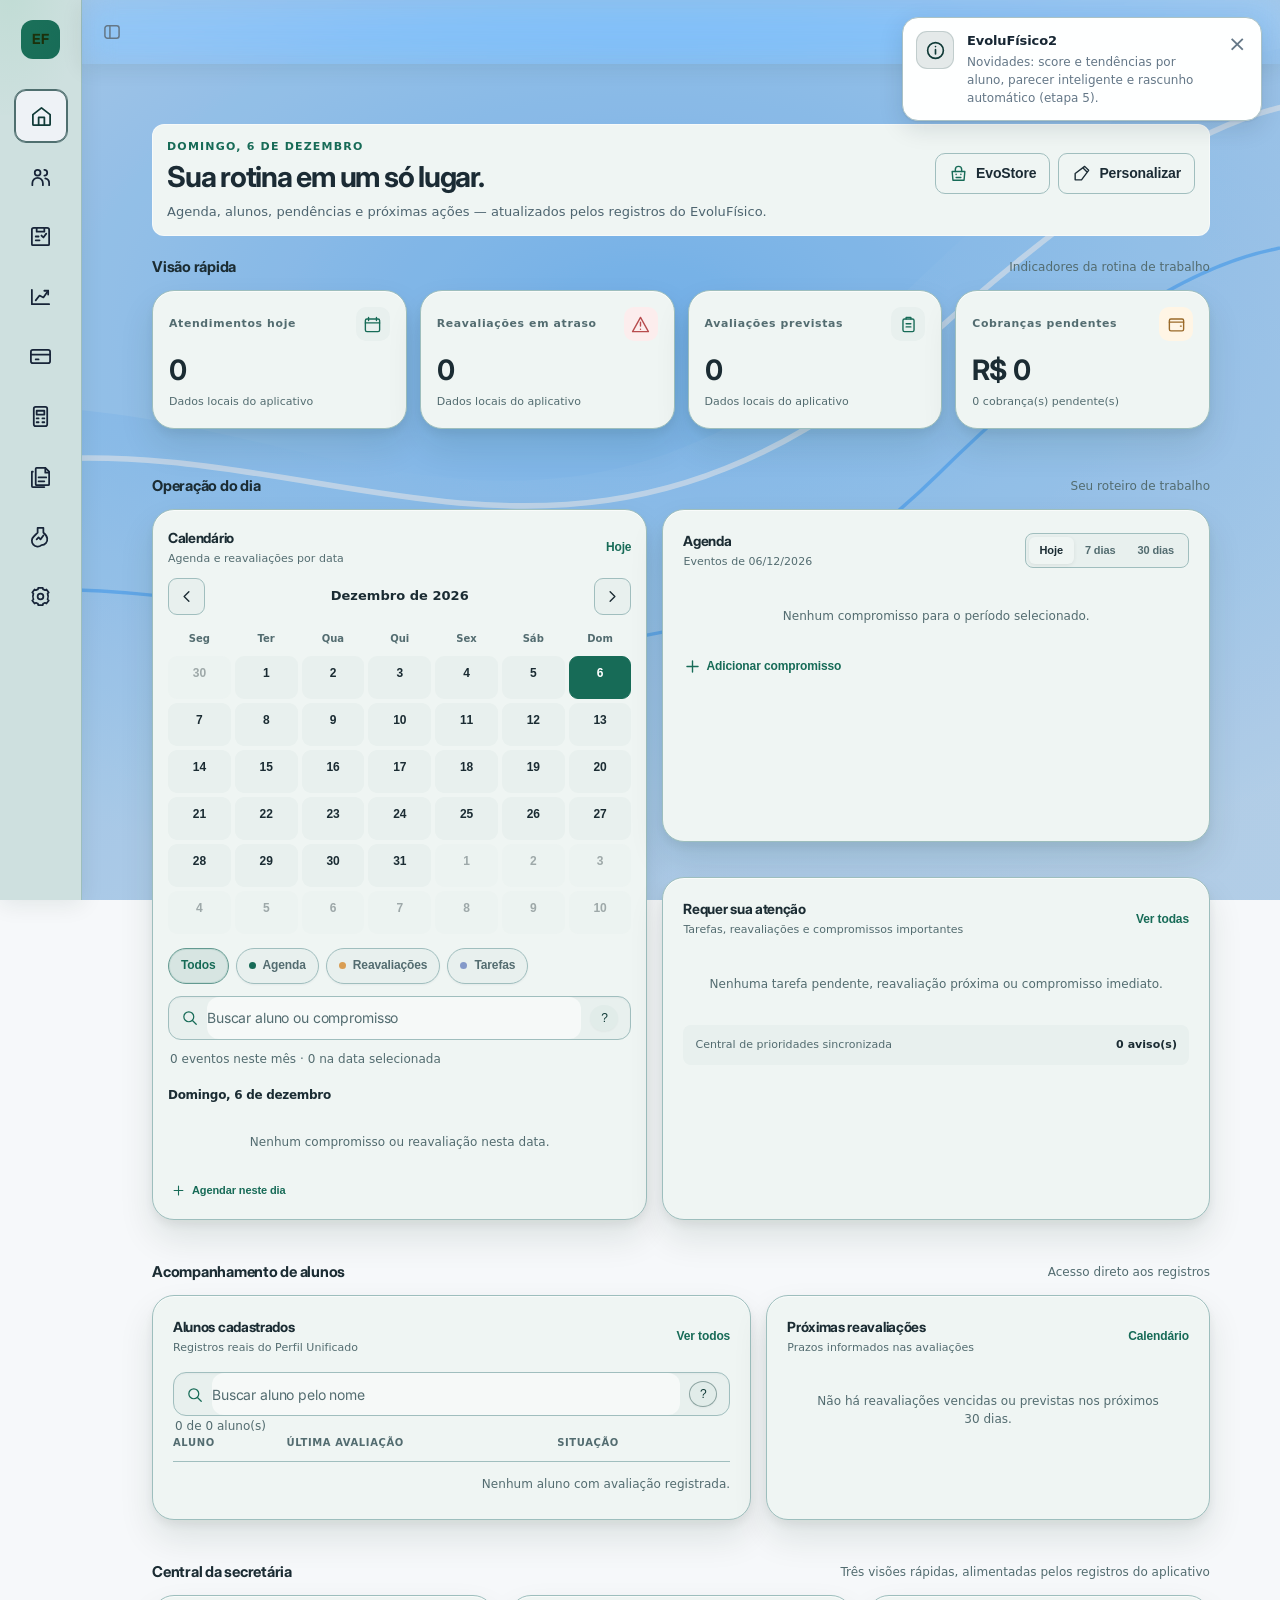
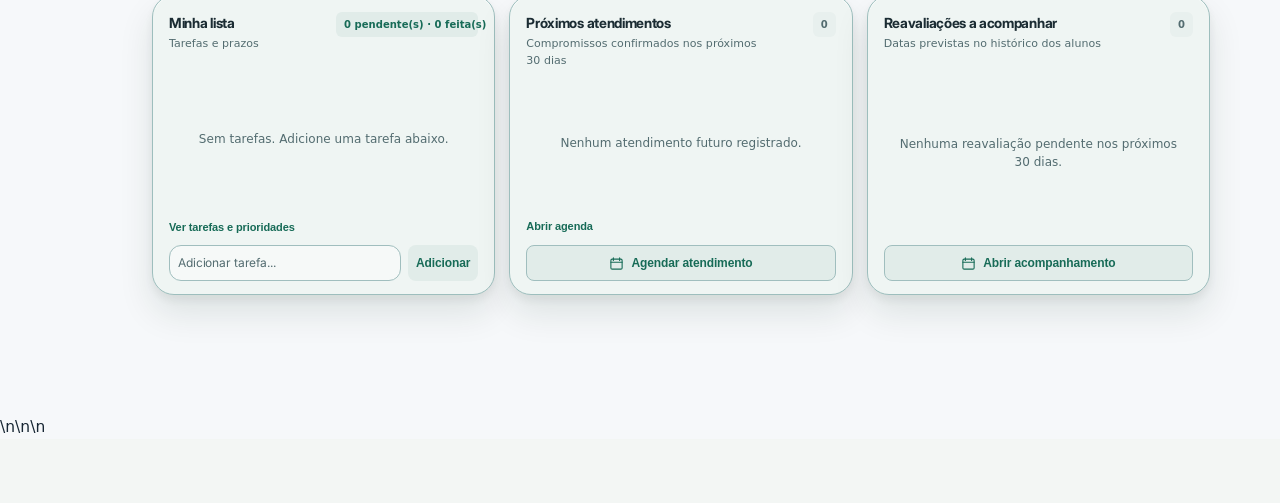
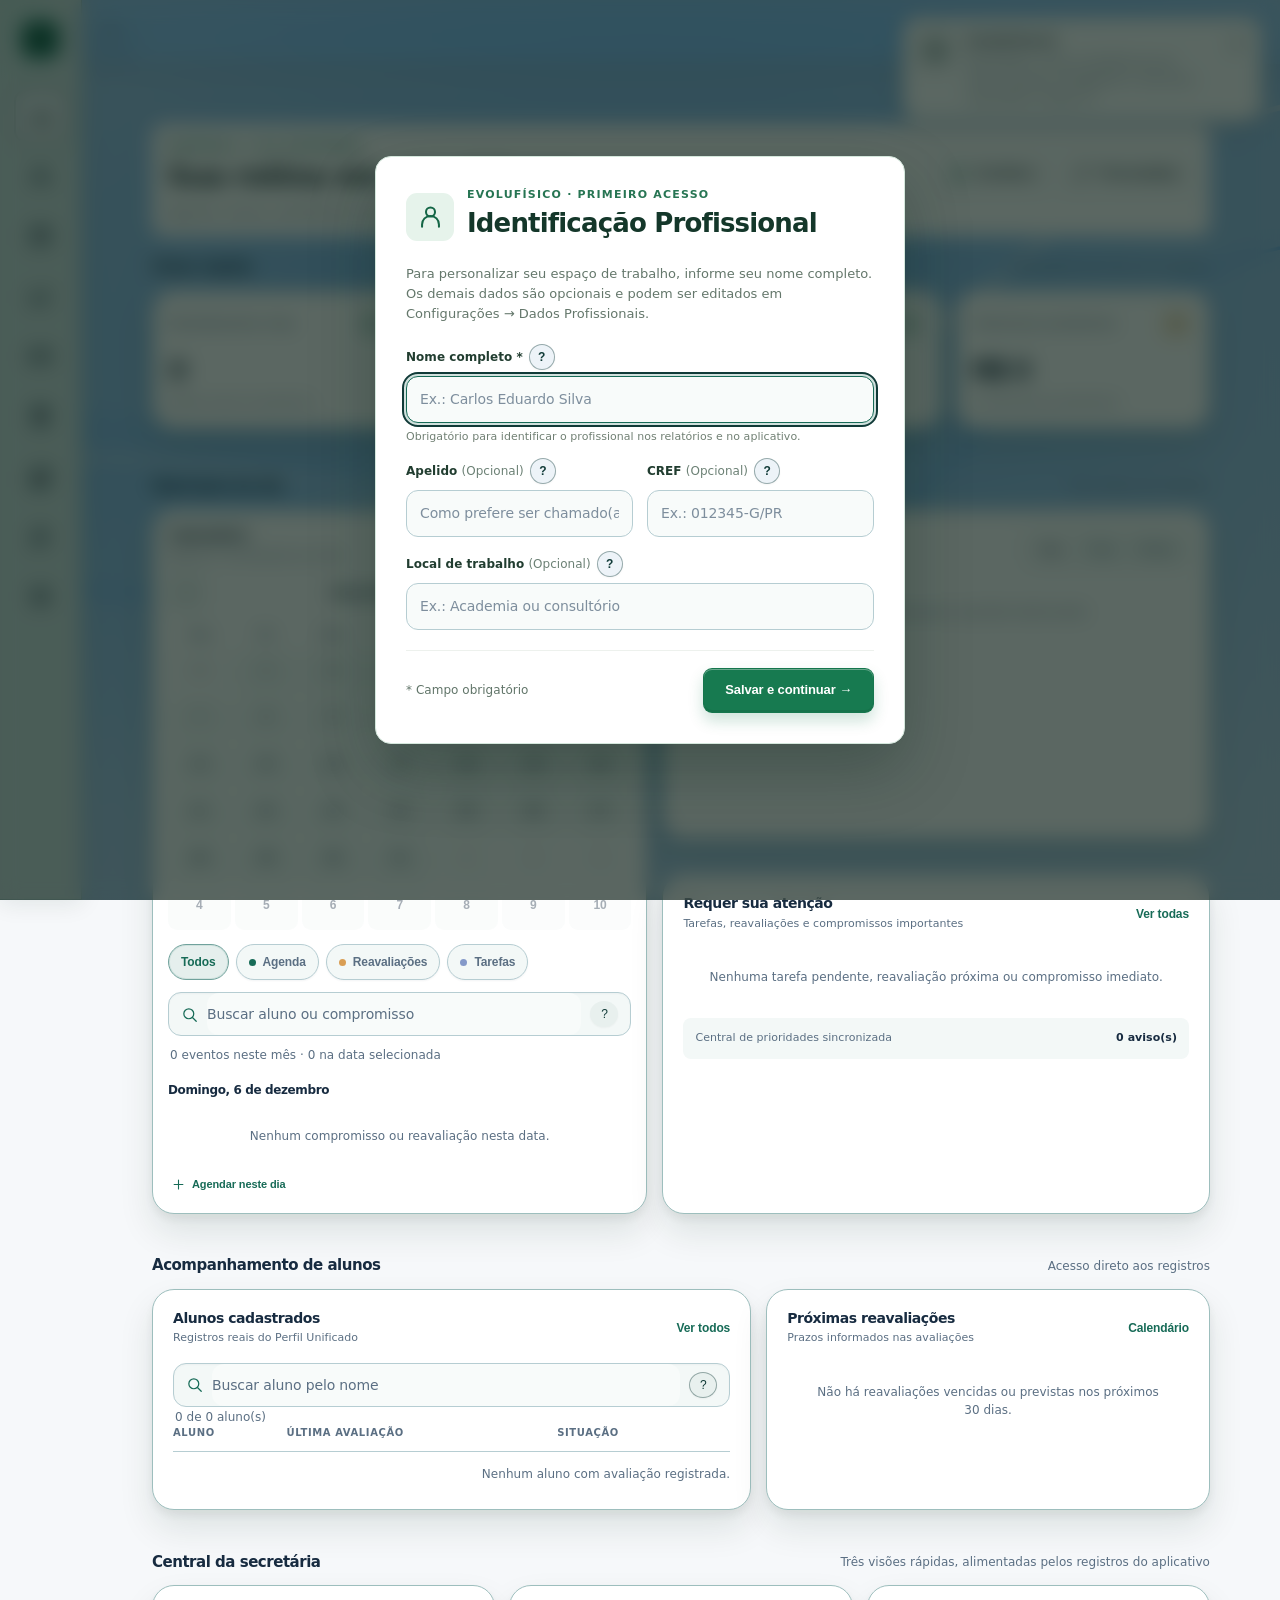
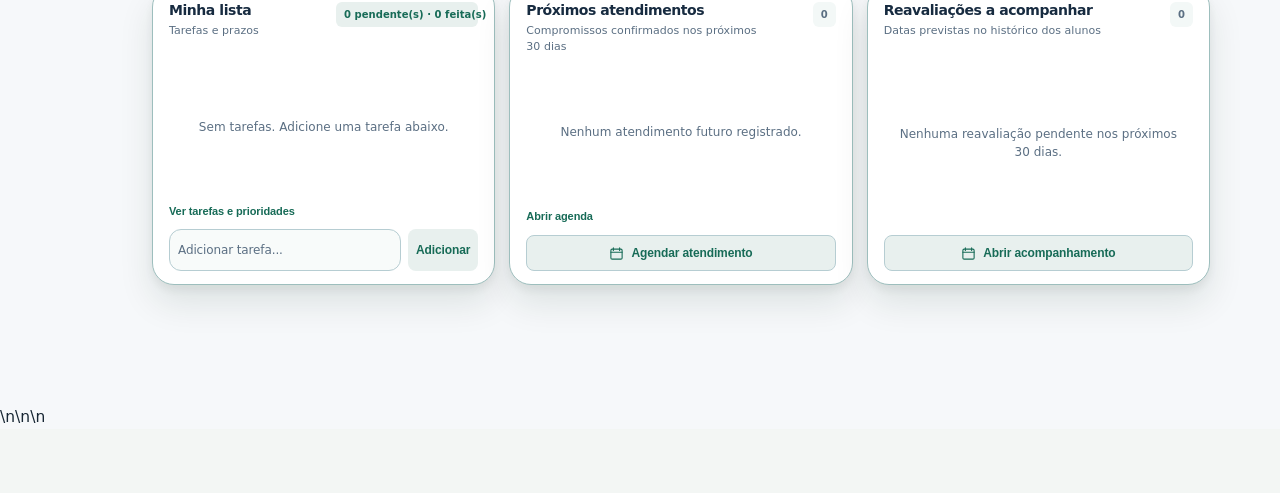
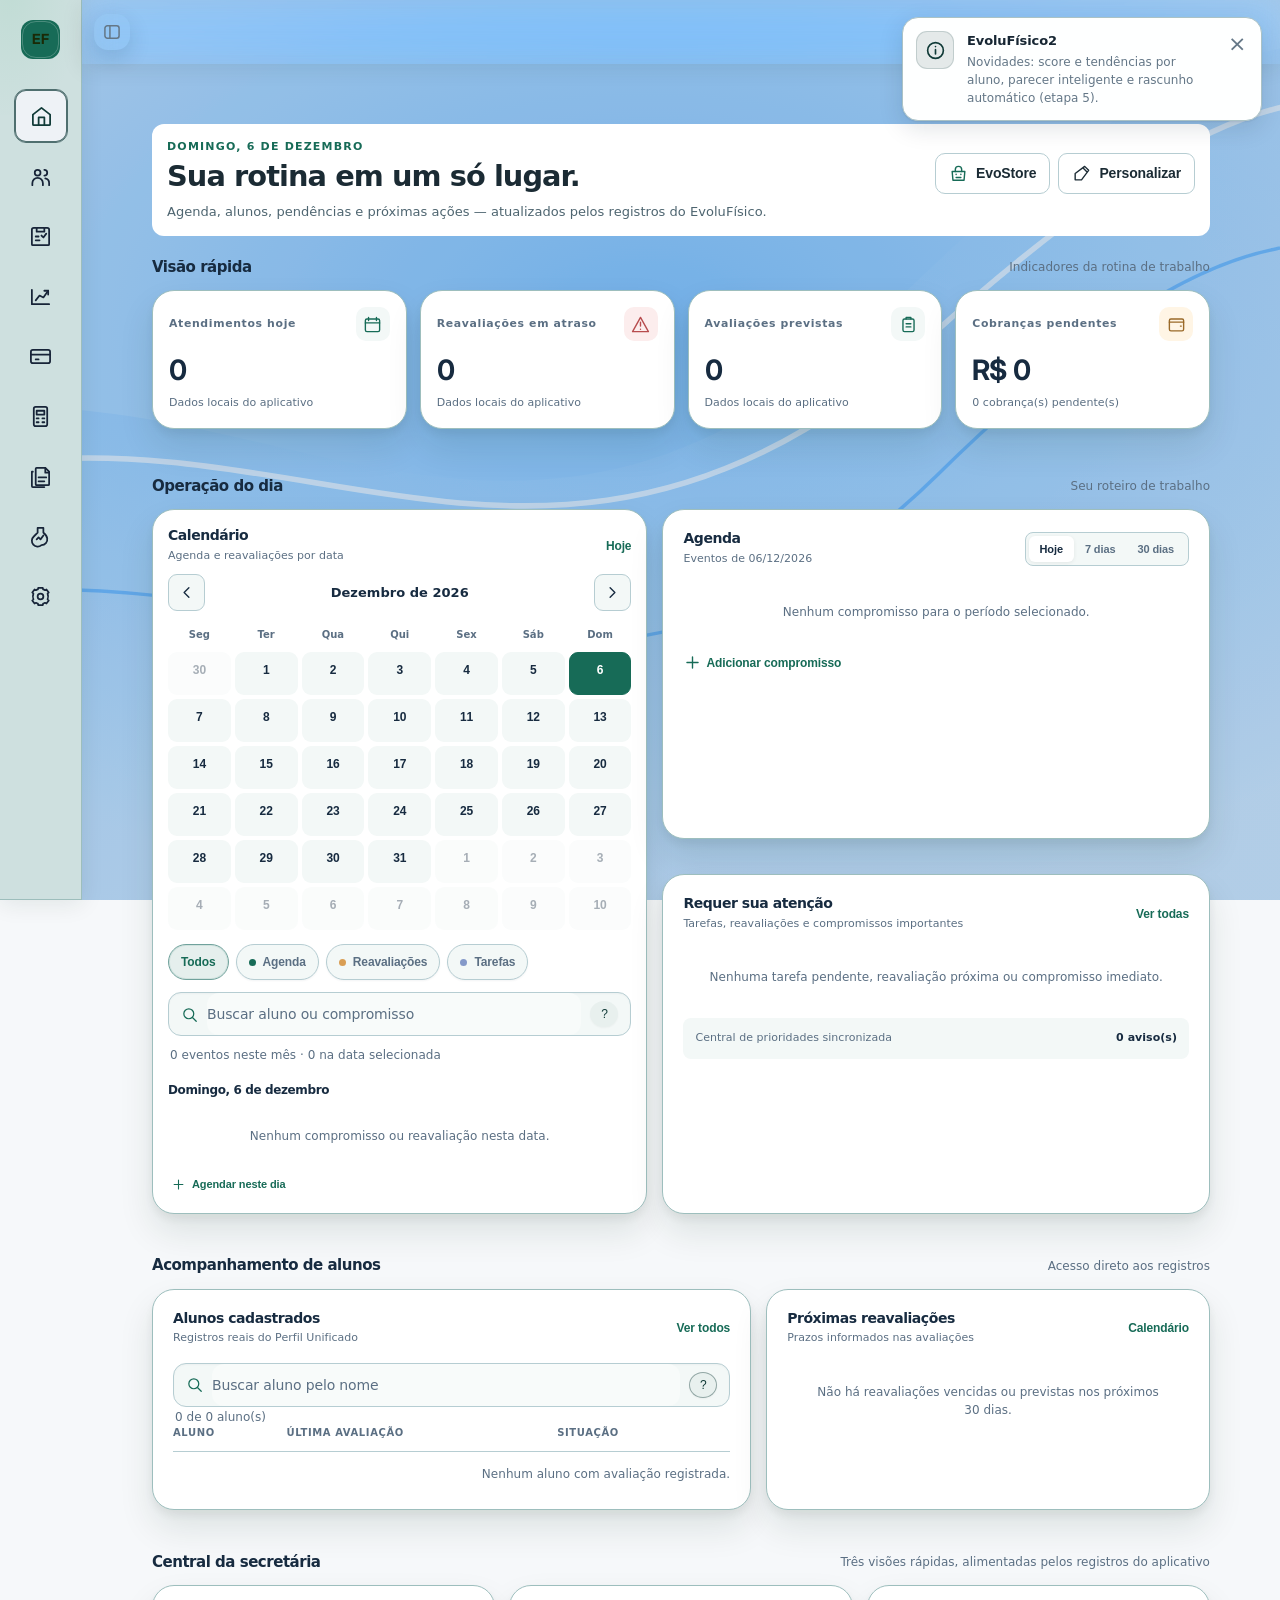
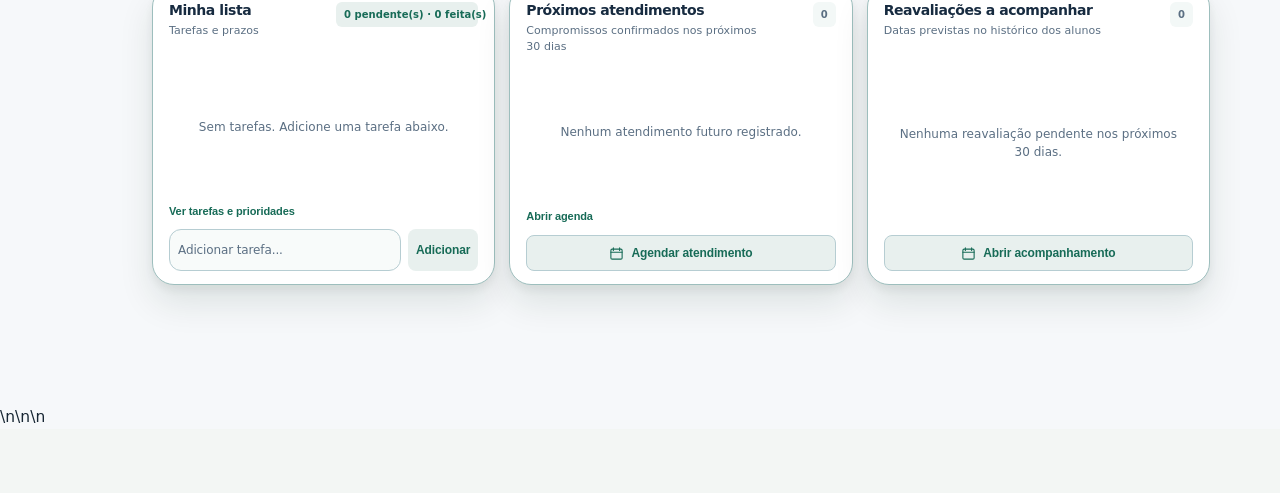
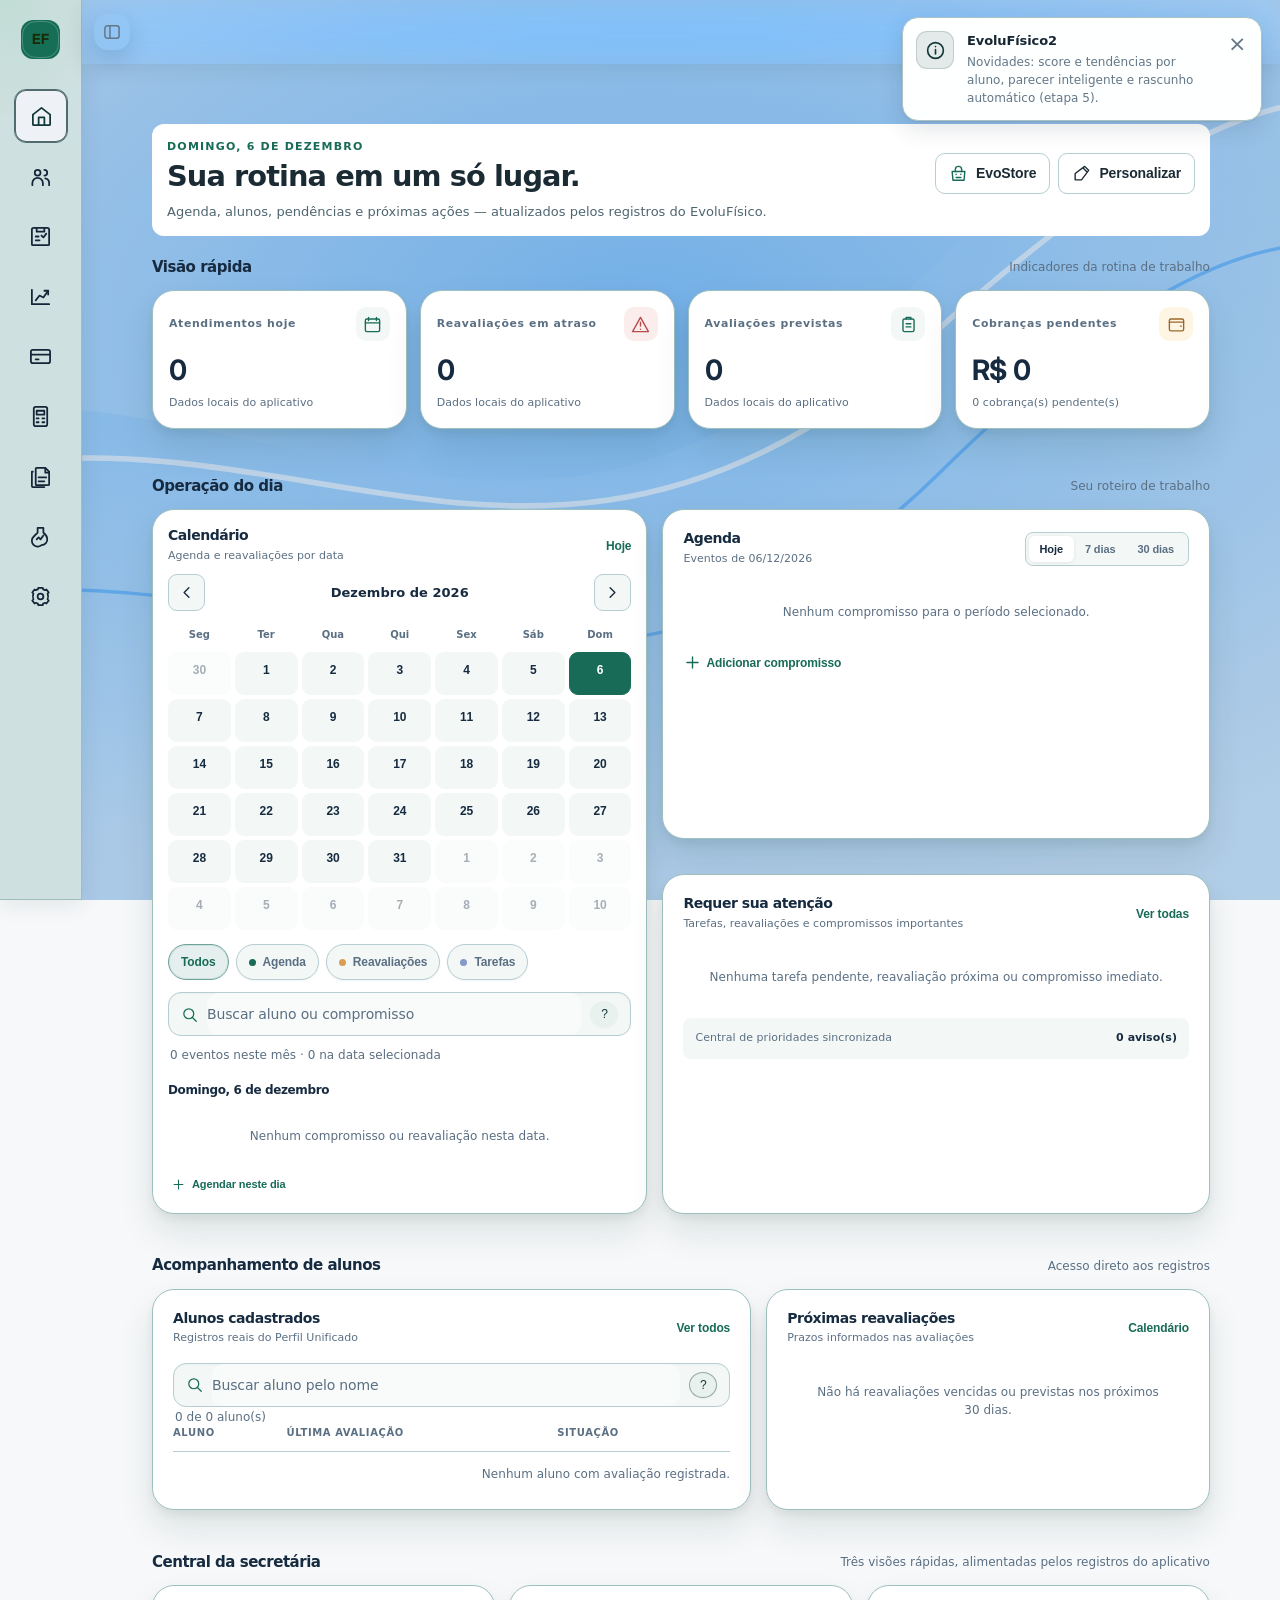
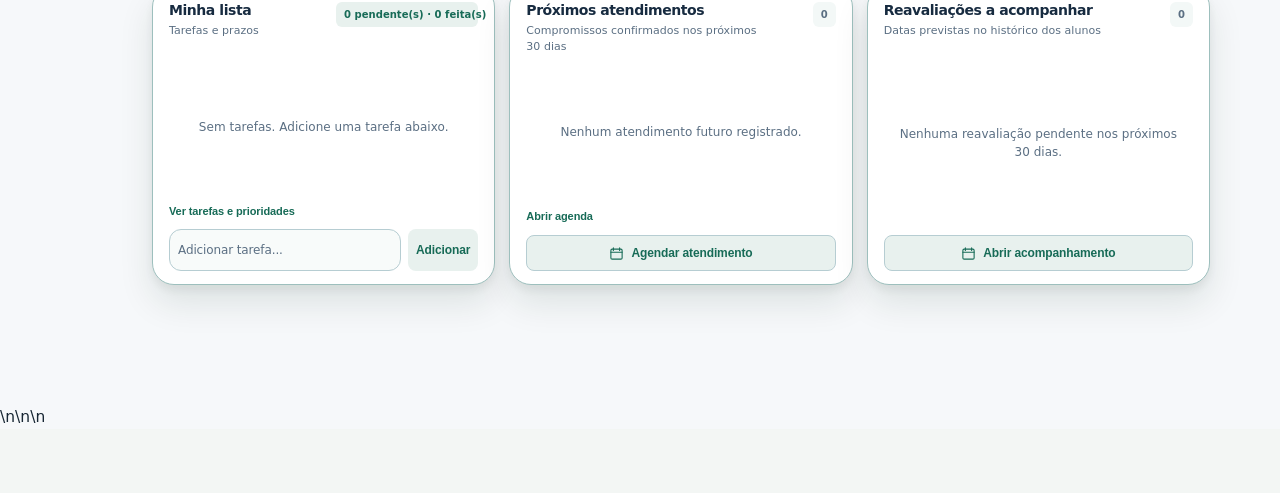
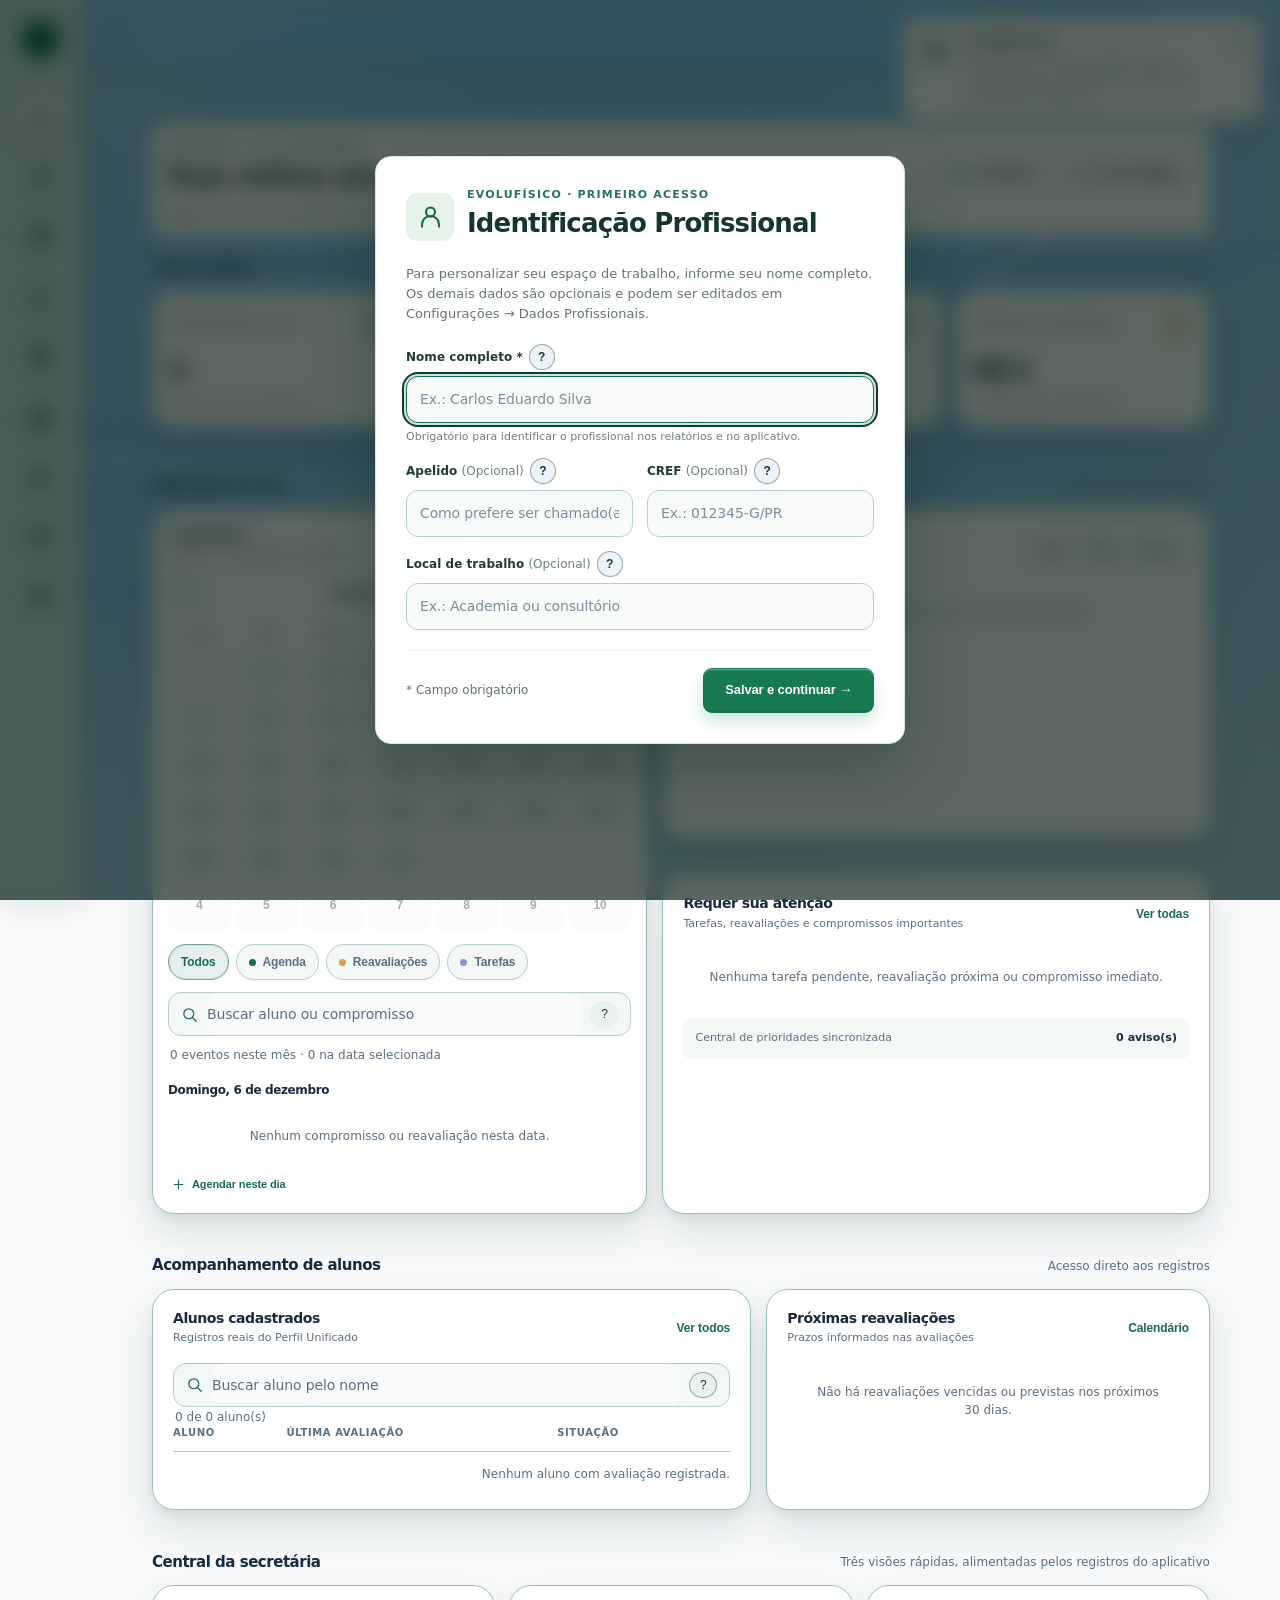
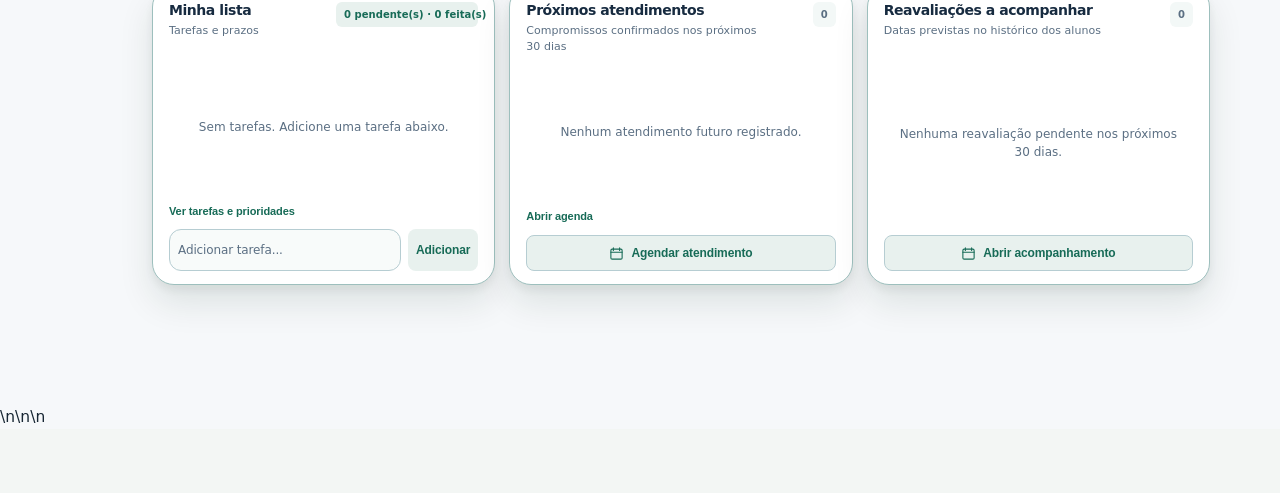
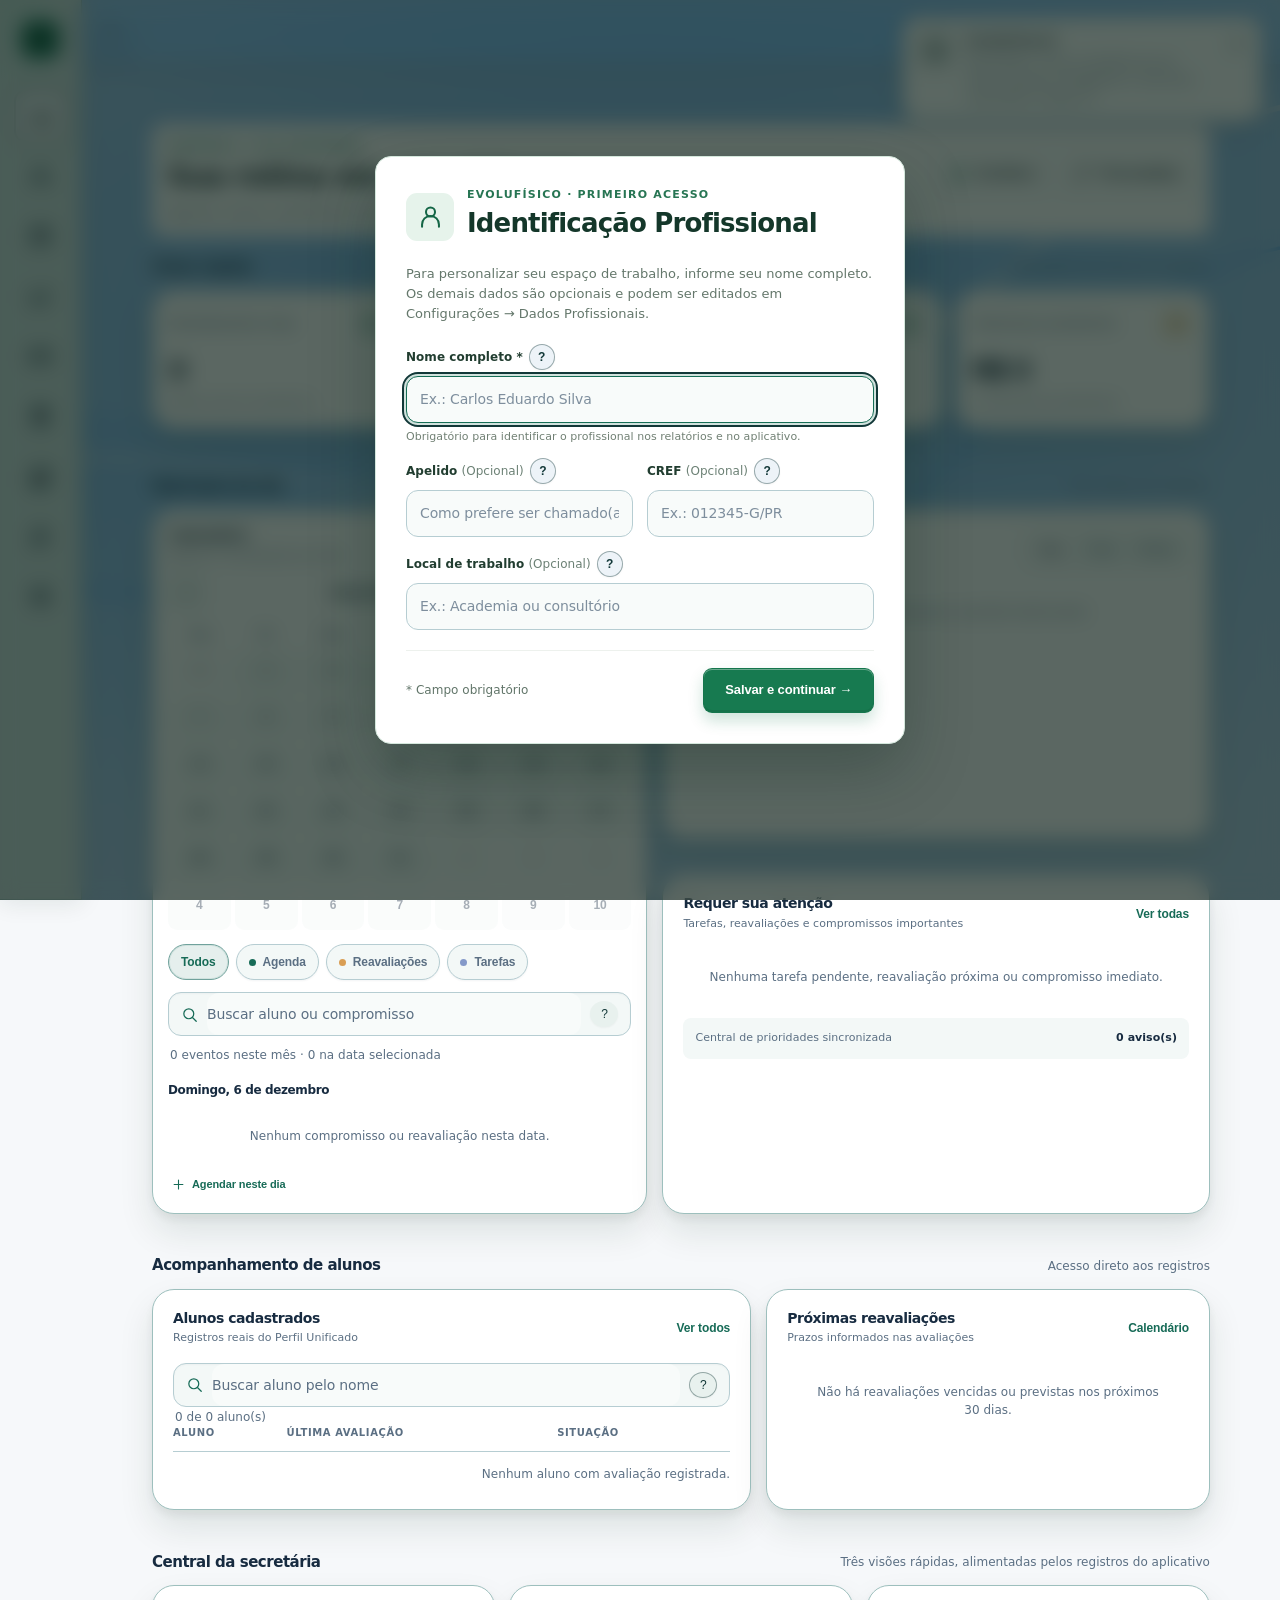
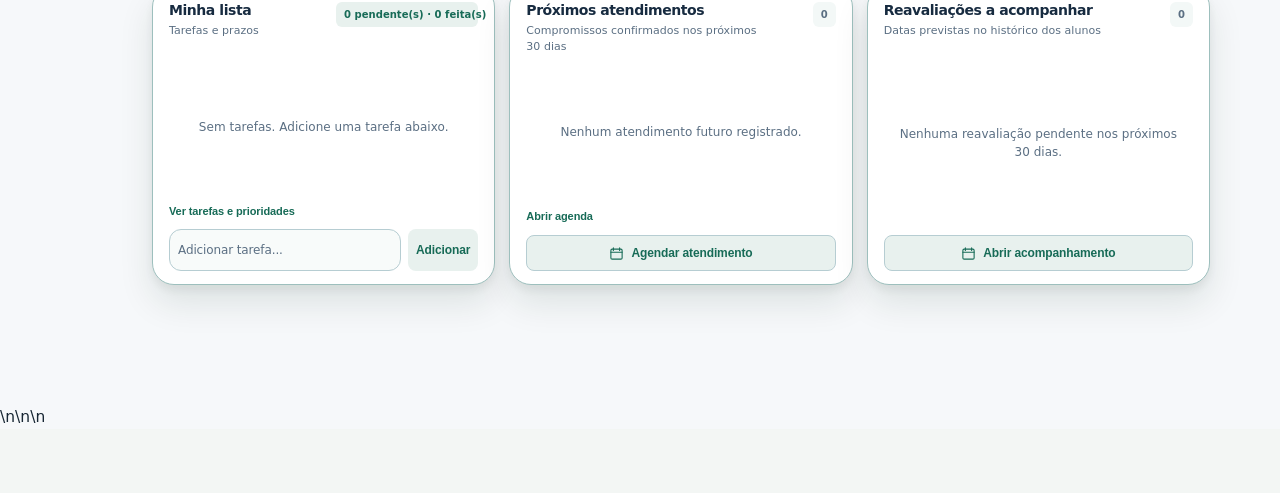
